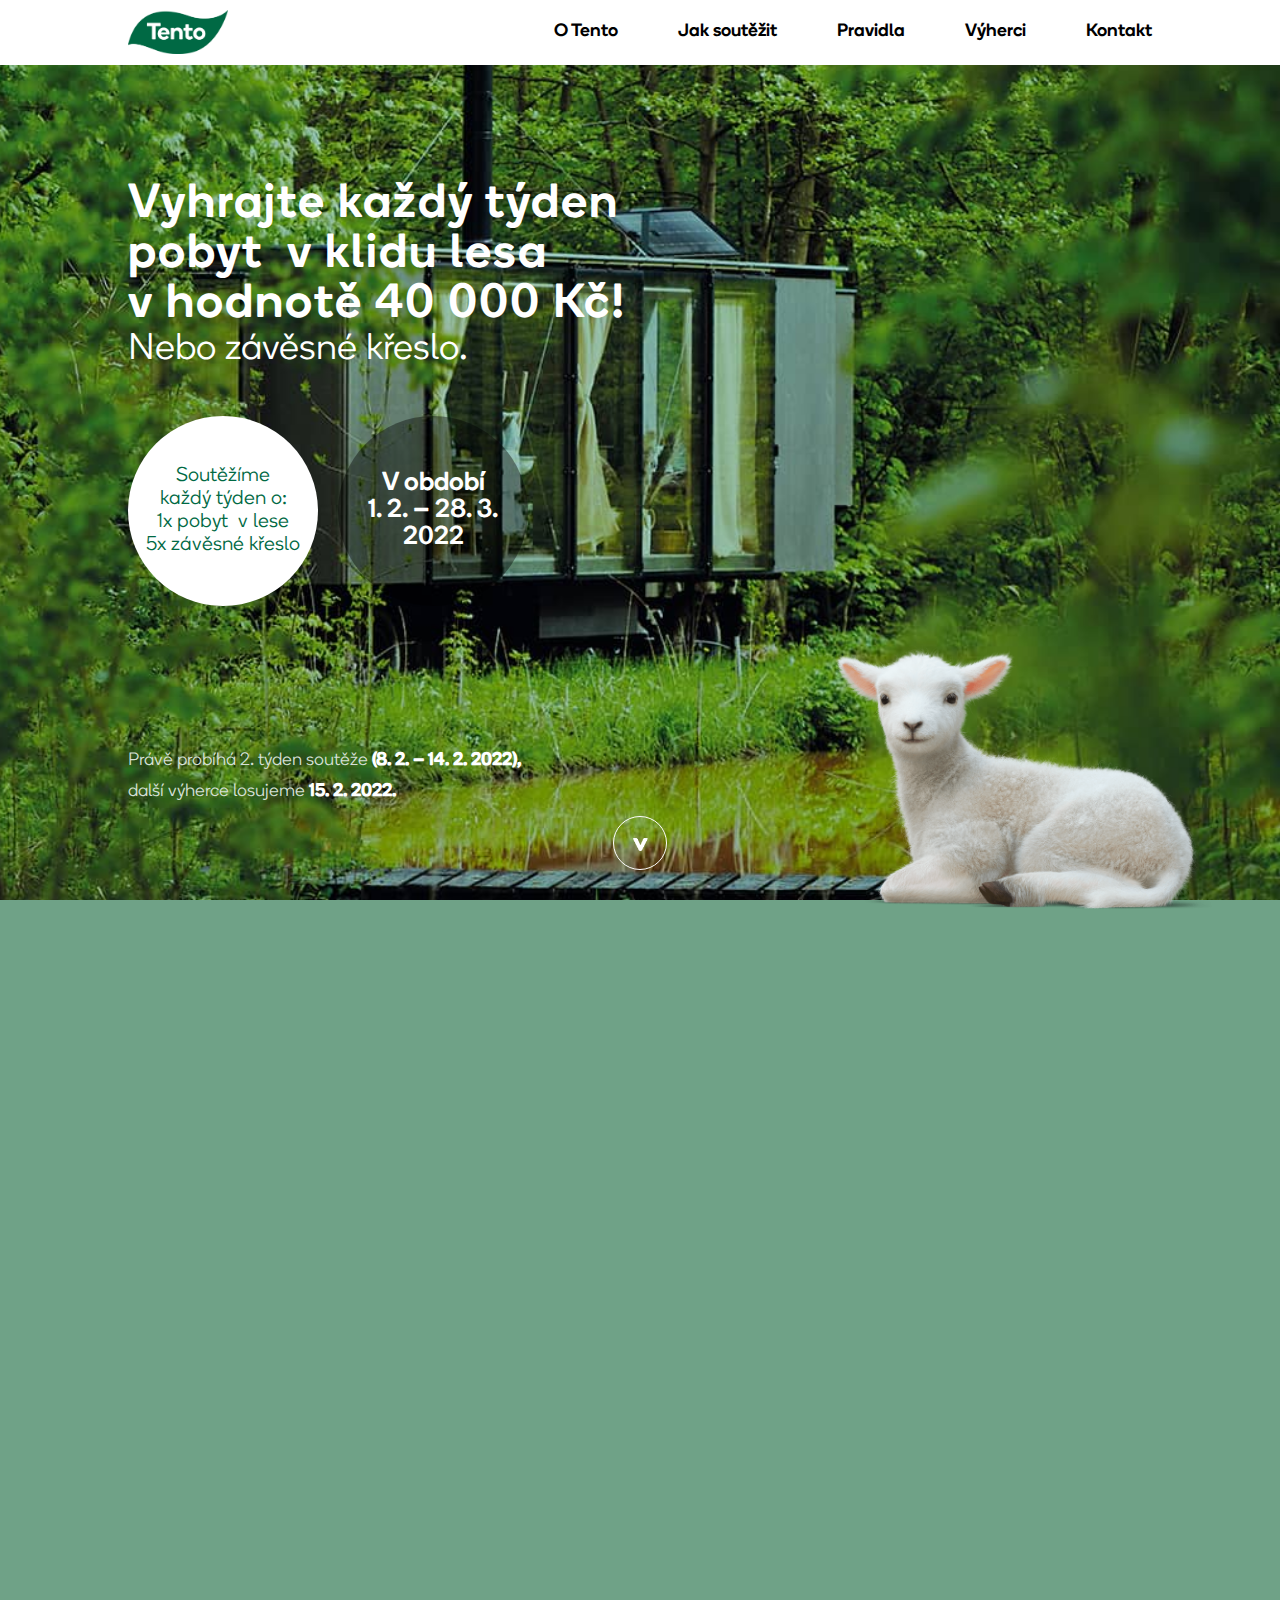
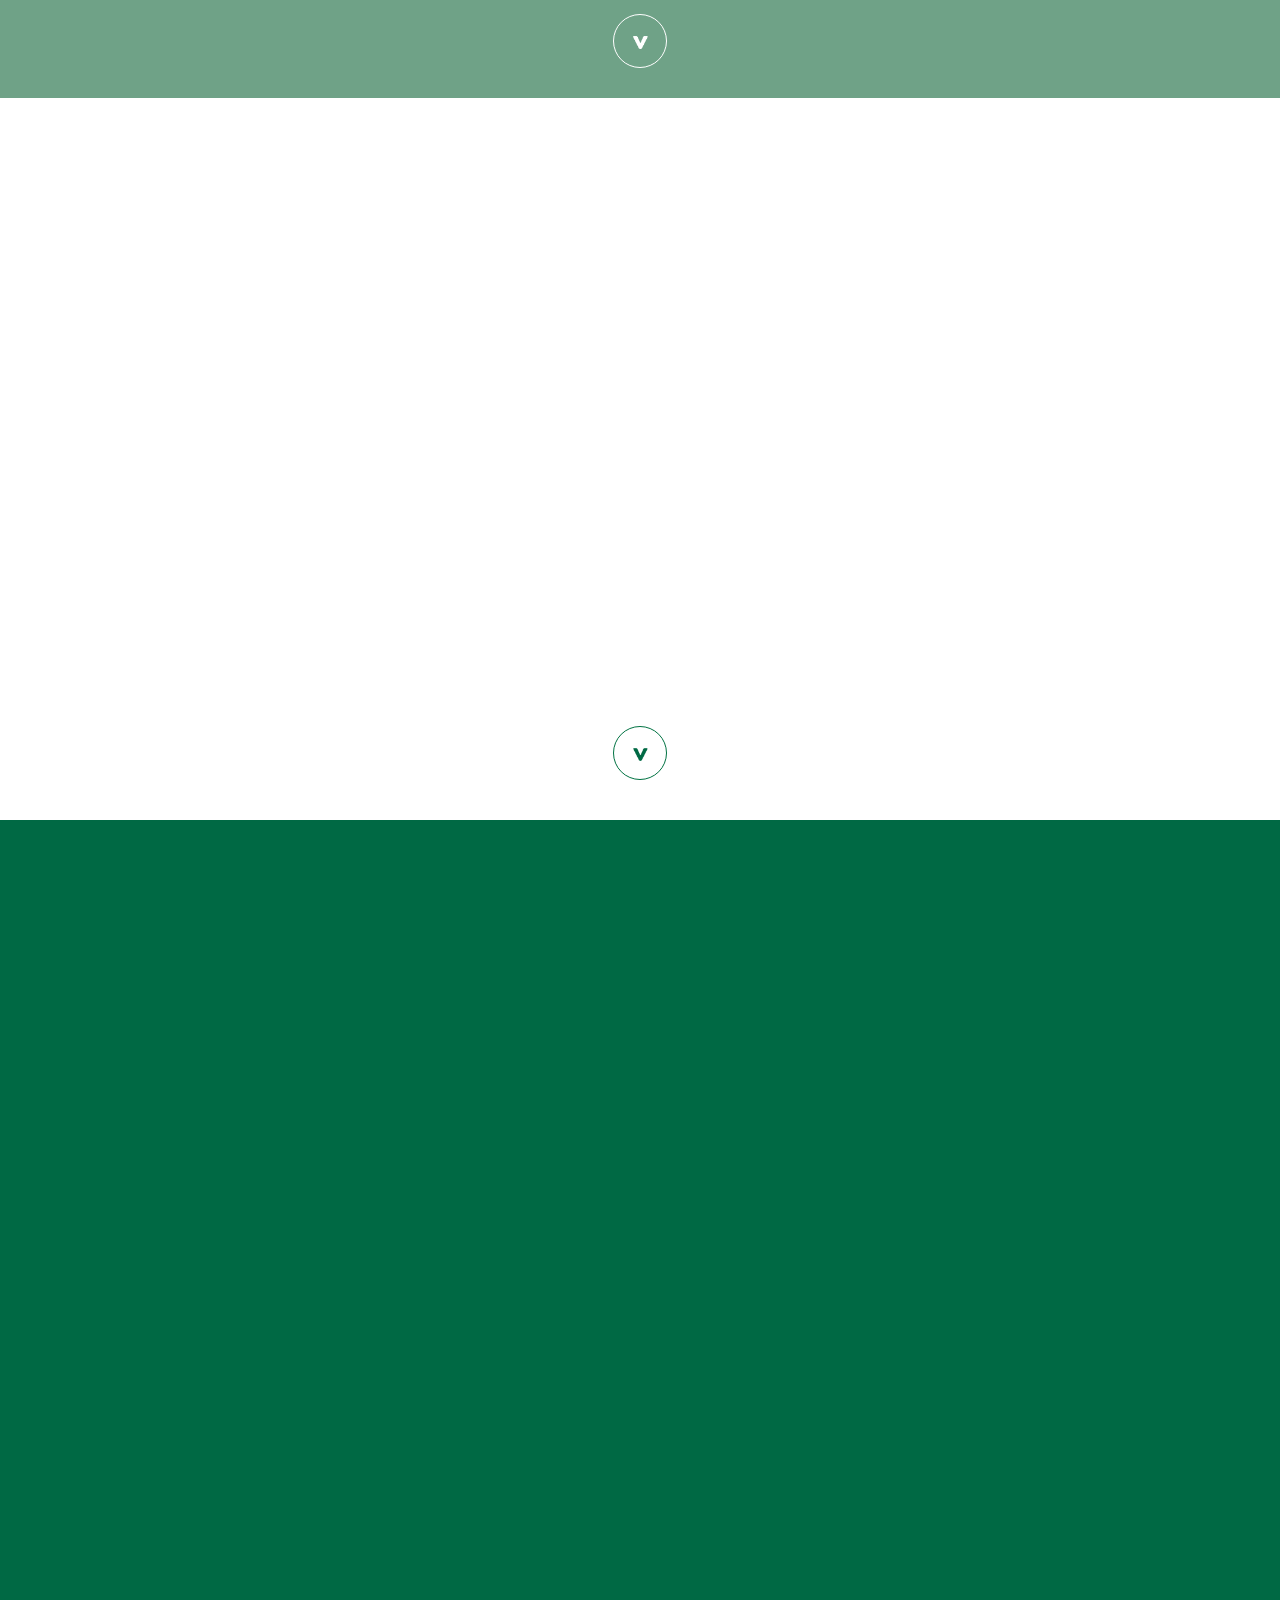
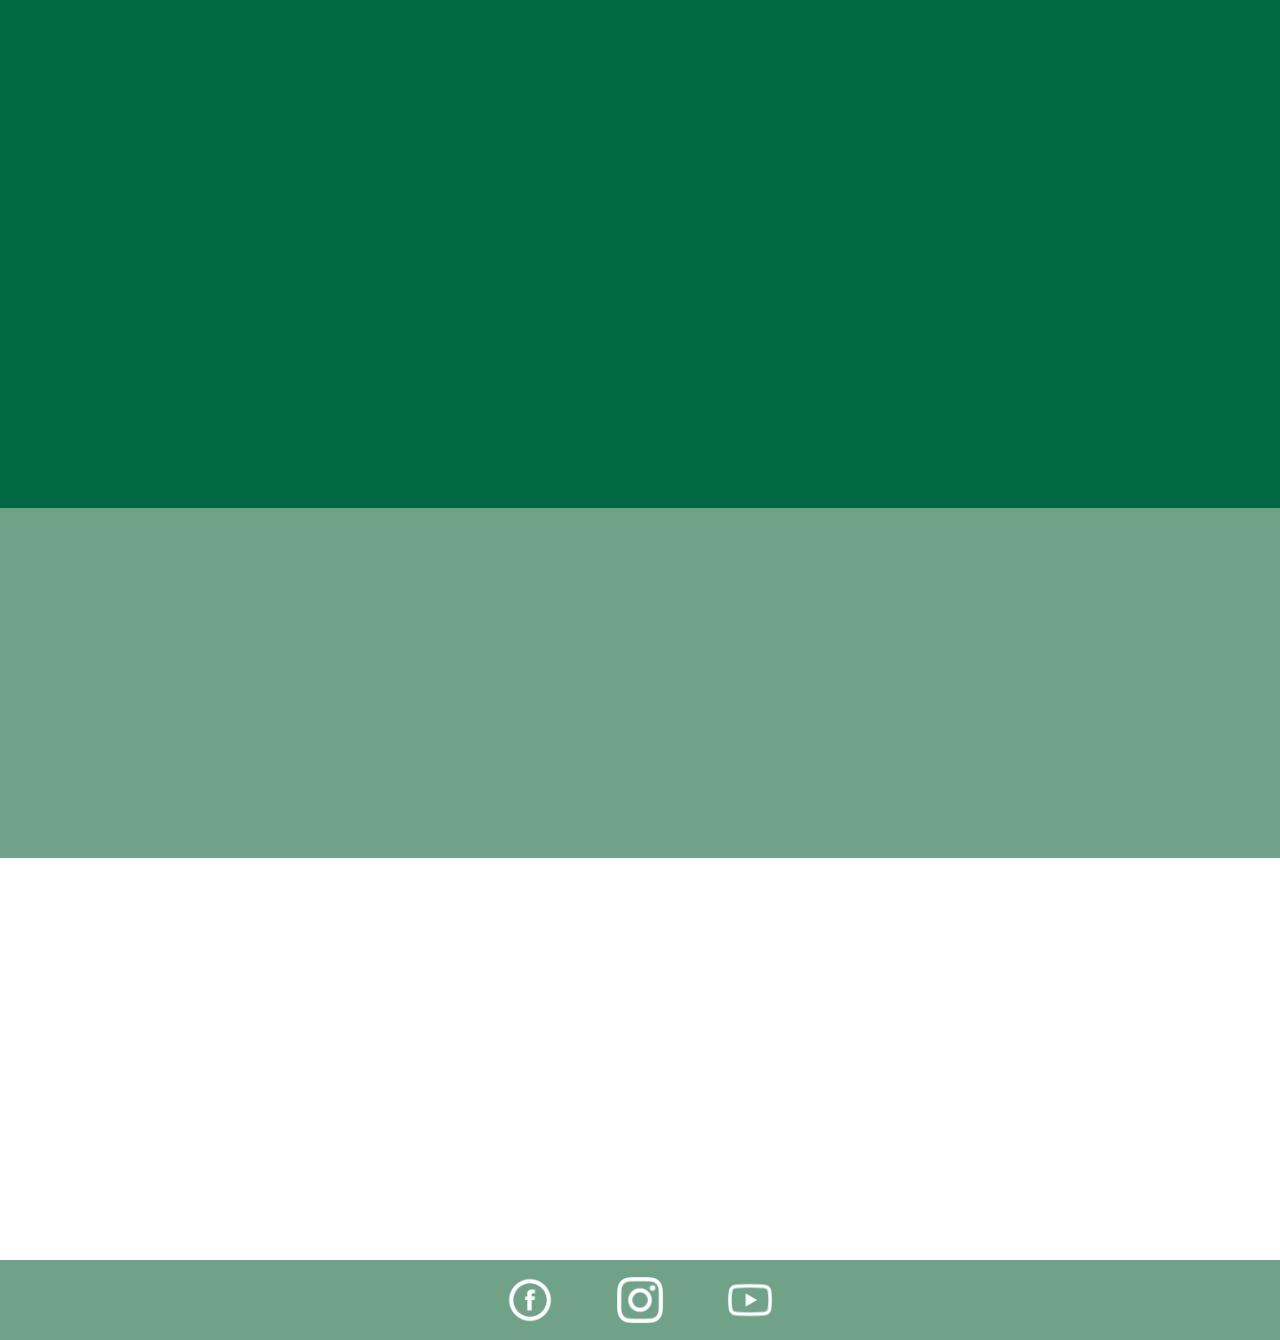
==== html/index.html @ ca36c376 "hamburger menu" ====
<!DOCTYPE html>
<html>

<html lang="cz">

<head>
    <meta charset="UTF-8">
    <meta name="viewport" content="width=device-width, initial-scale=1">
    <!-- Internal Stylesheet -->
    <link href="./assets/css/style.css" rel="stylesheet" type="text/css">
    <link href="./assets/css/font.css" rel="stylesheet" type="text/css">
    <link href="./assets/css/plugin.css" rel="stylesheet" type="text/css">

    <title>Tento - Lesní klid</title>
    <!-- External Stylesheet -->
    <link href="https://cdn.jsdelivr.net/npm/bootstrap@5.1.0/dist/css/bootstrap.min.css" rel="stylesheet"
        integrity="sha384-KyZXEAg3QhqLMpG8r+8fhAXLRk2vvoC2f3B09zVXn8CA5QIVfZOJ3BCsw2P0p/We" crossorigin="anonymous">
    <link rel="stylesheet" href="https://maxcdn.bootstrapcdn.com/bootstrap/3.4.1/css/bootstrap.min.css">


    <!-- External Script -->
    <script src="./assets/js/wow.min.js"></script>
    <script type="text/javascript" src="https://ajax.googleapis.com/ajax/libs/jquery/3.4.1/jquery.min.js"></script>
    <script src="https://maxcdn.bootstrapcdn.com/bootstrap/3.4.1/js/bootstrap.min.js"></script>
</head>

<body>
    <header class="header-contain">
        <div class="logo-img">
            <a href="index.html">
                <img src="./assets/images/Tento-Logo.png">
            </a>
        </div>

        <div class="header-content">
            <div class="hamburger">
                <span></span>
                <span></span>
                <span></span>
            </div>
        </div>

        <div class="mobile-menu mhide" id="mobile-menu">
            <ul class="list-items">
                <li class="list-item"><a href="#o-tento">O Tento</a></li>
                <li class="list-item"><a href="#jak-soutezit">Jak soutěžit</a></li>
                <li class="list-item"><a href="#pravidla">Pravidla</a></li>
                <li class="list-item"><a href="#vyherci">Výherci</a></li>
                <li class="list-item"><a href="#kontakt">Kontakt</a></li>
            </ul>
        </div>

        <div class="menu">
            <a href="#o-tento">O Tento</a>
            <a href="#jak-soutezit">Jak soutěžit </a>
            <a href="#pravidla">Pravidla</a>
            <a href="#vyherci">Výherci</a>
            <a href="#kontakt">Kontakt</a>
        </div>
    </header>
    <main class="index">
        <span class="anchor" id="o-tento"></span>
        <section class="banner-img">
            <h2 class="banner-text-sm  wow fadeInUp" data-wow-delay="0.3s">Vyhrajte každý týden <br> pobyt &nbsp;v klidu
                lesa <br>v hodnotě 40 000 Kč!</h2>
            <h4 class="banner-text-bi wow fadeInUp" data-wow-delay="0.6s">Nebo závěsné křeslo.</h4>
            <div class="banner-text-rd wow fadeInUp" data-wow-delay="0.9s">
                <div>Soutěžíme<br>každý týden o:<br> 1x pobyt &nbsp;v lese<br>5x závěsné křeslo</div>
                <div>V období<br>1. 2. – 28. 3.<br>2022</div>
            </div>
            <div class="banner-text-end wow fadeInUp" data-wow-delay="1.2s">Právě probíhá 2. týden soutěže <label>(8. 2.
                    – 14. 2. 2022),</label> <br>
                další výherce losujeme <label>15. 2. 2022.</label>
            </div>
            <div class="sheep">
                <img src="./assets/images/Lamb.png">
            </div>
            <div class="banner-img-next">
                <a href="#jak-soutezit">
                    <span class="ca3-scroll-down-link ca3-scroll-down-arrow" data-ca3_iconfont="ETmodules"
                        data-ca3_icon="" href="#jak-soutezit"></span>
                </a>
            </div>
        </section>
        <span class="anchor" id="jak-soutezit"></span>
        <section class="sec1" id="jak-soutezit-sec">
            <div class="sec1-title wow fadeInUp" data-wow-delay="0.3s">
                Jak soutěžit?
            </div>
            <div class="sec1-content wow fadeInUp" data-wow-delay="0.3s">
                <div>
                    <div class="compete-bule">
                        <div class="compete-title">
                            Kupte
                        </div>
                        <div class="compete-text">
                            jakýkoliv 3vrstvý
                        </div>
                        <div class="compete-text">
                            Tento toaletní papír
                        </div>
                        <div class="compete-sheep">
                            <img src="./assets/images/tento.png">
                        </div>
                        <img class="arrow-blue" src="./assets/images/Arrow_blue.png">
                    </div>
                    <div class="compete-pink">
                        <div class="compete-title">
                            Nahrajte
                        </div>
                        <div class="compete-text">
                            kód z účtenky níže v&nbsp;sekci
                        </div>
                        <div class="compete-text">
                            Vyplňte formulář
                        </div>
                        <div class="compete-bill">
                            <img src="./assets/images/Bill 2.png">
                        </div>
                        <img class="arrow-pink" src="./assets/images/Arrow_Pink.png">
                        <img class="arrow-down" src="./assets/images/Arrow-down.png">
                    </div>
                </div>
                <div class="sec1-right">
                    <div>
                        Vyhrajte
                    </div>
                    <div>
                        týdenní pobyt v&nbsp;udržitelném <br>ubytování v&nbsp;českém lese<br> nebo závěsné křeslo
                    </div>
                    <div>
                        <img src="./assets/images/sec1-right.png">
                    </div>
                    <div>
                        <img class="m-t-5m" src="./assets/images/Block 2_ How TO.png">
                    </div>
                    <div>
                        Více o ubytování
                        <a href="https://www.twofingers.cz/pomnenka.html" target="_blank">
                            <p>zde.</p>
                        </a>
                    </div>
                </div>
            </div>
            <div class="banner-img-next">
                <a href="#pravidla">
                    <span class="ca3-scroll-down-link ca3-scroll-down-arrow" data-ca3_iconfont="ETmodules"
                        data-ca3_icon="" href="#pravidla"></span>
                </a>
            </div>
        </section>
        <span class="anchor" id="pravidla"></span>
        <section class="sec2">
            <div class="sec2-title wow fadeInUp" data-wow-delay="0.3s">
                Vyplňte formulář
            </div>
            <div class="sec2-content wow fadeInUp" data-wow-delay="0.3s">
                <table class="data-in">
                    <tr>
                        <td>Jméno:</td>
                        <td>Příjmení:</td>
                    </tr>
                    <tr>
                        <td><input></td>
                        <td><input></td>
                    </tr>
                    <tr>
                        <td>E-mail:</td>
                        <td>Telefon: </td>
                    </tr>
                    <tr>
                        <td><input></td>
                        <td><input></td>
                    </tr>
                    <tr>
                        <td>PSČ:</td>
                        <td class="receipt-pc">Kód z účtenky:
                            <div class="notification">
                                Zadejte prosím <span class="f-m">poslední 4 znaky kódu BKP</span> na vaší účtence,<br>
                                či poslední 4 čísla elektronické faktury v případě online nákupů.<br>
                                Účtenku si schovejte, v případě výhry jí budete potřebovat.
                            </div>
                        </td>
                    </tr>
                    <tr>
                        <td><input></td>
                        <td><input></td>
                    </tr>
                    <tr>
                        <td><button class="submit">Odeslat</button> </td>
                        <td>
                            <div><input type="checkbox" name="check1" id="check1" class="question-check">
                                <label for="check1">Souhlasím s&nbsp;<a href="">pravidly soutěže.</a></label>
                            </div>
                        </td>
                    </tr>
                </table>

                <table class="mobile-in">
                    <tr>
                        <td>Jméno:</td>
                    </tr>
                    <tr>
                        <td><input></td>
                    </tr>
                    <tr>
                        <td>Příjmení:</td>
                    </tr>
                    <tr>
                        <td><input></td>
                    </tr>
                    <tr>
                        <td>E-mail:</td>
                    </tr>
                    <tr>
                        <td><input></td>
                    </tr>
                    <tr>
                        <td>Telefon: </td>
                    </tr>
                    <tr>
                        <td><input></td>
                    </tr>
                    <tr>
                        <td>PSČ</td>
                    </tr>
                    <tr>
                        <td><input></td>
                    </tr>
                    <tr>
                        <td class="receipt">Kód z účtenky:
                            <div class="notification">
                                Zadejte prosím <span class="f-m">poslední 4 znaky kódu BKP</span> na vaší účtence.<br>
                                Účtenku si schovejte, v případě výhry jí budete potřebovat.
                            </div>
                        </td>
                    </tr>
                    <tr>
                        <td><input></td>
                    </tr>
                    <tr>
                        <td><button class="mobile-submit">Odeslat</button> </td>
                    </tr>
                    <tr>
                        <td>
                            <div>
                                <input type="checkbox" name="check2" id="check2" class="question-check"><label
                                    for="check2">Souhlasím se <a href="">zpracováním osobních údajů.</a></label>
                            </div>
                        </td>
                    </tr>
                    <tr>
                        <td>
                            <div>
                                <input type="checkbox" name="check3" id="check3" class="question-check"><label
                                    for="check3">Souhlasím s <a href="">pravidly soutěže.</a></label>
                            </div>
                        </td>
                    </tr>
                </table>
            </div>
            <div class="sec2-next">
                <a href="#o-znacce">
                    <span class="ca3-scroll-down-link ca3-scroll-down-arrowB" data-ca3_iconfont="ETmodules"
                        data-ca3_icon=""></span>
                </a>
            </div>
        </section>
        <span class="anchor" id="o-znacce"></span>
        <section class="sec3">
            <div class="sec1-title wow fadeInUp" data-wow-delay="0.3s">
                O značce Tento
            </div>
            <div class="sec3-title-content wow fadeInUp" data-wow-delay="0.3s">
                <div>Vítěz Volby spotřebitelů</div>
                <img src="./assets/images/VS 21 logo CZ outline_kruh 1.png">
            </div>
            <div class="move wow fadeInUp" data-wow-delay="0.3s">
                <iframe class="fream" src="https://www.youtube.com/embed/xkf3Xj75FfQ" frameborder="0" allowfullscreen
                    ng-show="showvideo">
                </iframe>
            </div>
            <div class="brand wow fadeInUp" data-wow-delay="0.3s">
                <div>
                    <img src="./assets/images/image 1.png">
                    <div class="brand-title">O lesy se staráme.</div>
                    <div class="brand-content">Je pro nás důležité, aby <br> naše dřevo pocházelo<br>z&nbsp;udržitelně
                        spravovaných <br>
                        lesů, které rostou více, než <br> jsou využívány, a v&nbsp;nichž<br>je udržována biodiverzita.
                        <br> Se surovinami zacházíme<br>šetrně.
                    </div>
                </div>
                <div>
                    <img src="./assets/images/image 2.png">
                    <div class="brand-title">Udržitelnost<br>
                        v každé fázi výroby.</div>
                    <div class="brand-content">Udržitelnost zohledňujeme <br>
                        při každém kroku naší výroby. <br> Proto také optimalizujeme <br>
                        využívání vody a energie,<br>aby bylo co nejefektivnější.</div>
                </div>
                <div>
                    <img src="./assets/images/image 3.png">
                    <div class="brand-title">Na obalech záleží.</div>
                    <div class="brand-content">Dbáme na to, aby také naše
                        <br>obaly byly udržitelné. <br>Za poslední dva roky jsme
                        <br>o 17 % snížili podíl plastů <br> v obalech,
                        ve kterých jsou baleny <br>výrobky
                        naší značky. Naše obaly<br>jsou 100 % recyklovatelné.
                    </div>
                </div>
                <div>
                    <img src="./assets/images/image 4.png">
                    <div class="brand-title">Vyráběné blízko vás.</div>
                    <div class="brand-content">Všechny produkty vyrábíme<br>
                        v rozumné vzdálenosti od zdrojů <br>
                        surovin a od našich odběratelů.<br>
                        Menší vzdálenost znamená <br>
                        menší potřebu přepravy zboží<br>
                        a tím pádem i snížení emisí CO2.</div>
                </div>
            </div>
        </section>
        <span class="anchor" id="vyherci"></span>
        <section class="sec5">
            <div class="sec1-title wow fadeInUp" data-wow-delay="0.3s">
                Výherci
            </div>
            <div class="sec5-content wow fadeInUp" data-wow-delay="0.3s">
                <a class="sec5-content" data-toggle="collapse" data-target="#vyherci-display">Seznam výherců z 1. týdne
                    soutěže<br class="sp-br" /> (1. 2. – 7. 2. 2022)</a>
            </div>

            <div id="vyherci-display" class="collapse">
                <div class="sec5-content">
                    <div class="sec5-content2"><b>Týdenní pobyt v klidu lesa</b><br></div>
                    <br>
                    Karel z Prahy<br>
                    <br>
                    <div class="sec5-content2"><b>Závěsné křeslo</b><br></div>
                    <br>
                    Linda z Brna <br>
                    Karolína z Ústí nad Labem<br>
                    Václav z Kroměříže<br>
                    Sebastián z Karlových Varů<br>
                    Viktorie ze Šumperka
                    <br>
                    <div class="sec5-content2"><b>Gratulujeme!</b><br></div>
                </div>
            </div>
            </div>
            <div class="banner-img-next wow fadeInUp" data-wow-delay="0.3s">
                <a href="#kontakt">
                    <span class="ca3-scroll-down-link ca3-scroll-down-arrow" data-ca3_iconfont="ETmodules"
                        data-ca3_icon=""></span>
                </a>
            </div>
        </section>
        <span class="anchor" id="kontakt"></span>
        <section class="sec4 wow fadeInUp" id="kontakt" data-wow-delay="0.3s">
            <div class="sec2-title">
                Kontakt
            </div>
            <div>
                V případě jakýchkoliv dotazů či nejasností nás neváhejte kontaktovat.
            </div>
            <div>
                <a href="mailto:info@tentolesniklid.cz">info@tentolesniklid.cz</a>
            </div>
            <div>
                Informace o zpracování osobních údajů a využití cookies naleznete
                <label>zde.</label>
            </div>
        </section>

        <footer>
            <div class="footer">
                <a href="https://www.facebook.com/TentoCeskaRepublika" target="_blank"><img
                        src="./assets/images/jam_facebook-circle.png"></a>
                <a href="https://www.instagram.com/tento_czsk/" target="_blank"><img
                        src="./assets/images/akar-icons_instagram-fill.png"></a>
                <a href="https://www.youtube.com/channel/UCMPtEmJTu3FvJp-ftoQ12DQ" target="_blank"><img
                        src="./assets/images/ant-design_youtube-outlined.png"></a>
            </div>
        </footer>

        <script>
            new WOW().init();
            let flag;
            $(document).ready(function () {
                $('.hamburger').on('click', function (e) {
                    e.stopPropagation();
                    $(".mobile-menu").toggleClass("mhide").toggleClass("mshow");
                });
                $('.mobile-menu').on('click', function () {
                    $(".mobile-menu").toggleClass("mhide").toggleClass("mshow");
                });
            });

            $(document).on('click', '.receipt', function (e) {
                e.stopPropagation();
                $(this).addClass('active');
            });
            $(document).on('click', 'body', function (e) {
                $('.receipt').removeClass('active');
                $(".mobile-menu").addClass("mhide").removeClass("mshow");
            });
        </script>
    </main>
</body>
</html>
---- html/assets/css/style.css ----
body {
    max-width: 1920px;
    margin: auto !important;
}

.header-contain {
    position: fixed;
    top: 0;
    z-index: 999;
    background: white;
    width: 100%;
    margin: 0;
    padding: 10px 15%;
    display: flex;
}
.sheep{
    position: absolute;
    right: 5%;
    bottom:-10px;
    width: 30%;
    height: auto;
}
.sheep img{
    width: 100%;
    height: auto;
}

.menu a:hover{
    color: #006944;
}
header {
    display: flex;
    justify-content: space-between;
    padding: 20px 0;
}

.logo-img{
    width: 100px;
    height: 45px;
}

.logo-img img{
    width: 100%;
}

.menu {
    display: flex;
    align-items: center;
    font-size: 18px;
}

.menu a {
    margin-left: 60px;
    color: black;
    text-decoration: none;
    font-size: 18px;
    font-family: 'Boing-Medium', sans-serif;
}

.arrow-pink{
    position: absolute;
    right: -31px;
    bottom: 0px;
}

.arrow-down{
    display: none;
}
.sec1-content div:first-child {
    position: relative;
}
.index {
    max-width: 1920px;
    margin: auto;
    margin-top: 65px;
}

.banner-img {
    width: 100%;
    position: relative;
    height: auto;
    background-image: url(../images/header-img.jpg);
    height: calc(100vh - 65px);
    background-attachment: fixed;
    background-repeat: no-repeat;
    background-size: cover;
    background-position: bottom right;
    z-index: 1;
}

.compete-bule{
    position: relative;
    width: 400px;
    height: 277px;
    background-color: #86a3c8;
    text-align: center;
    z-index: 1;
}

.compete-pink{
    width: 400px;
    height: 277px;
    background-color: #daaba2;
    text-align: center;
    position: relative;
}
.compete-bill{
    margin-top: 10px;
}
.compete-bill img{
    width: 95px;
}
.compete-text{
    font-family: 'Boing-Light',sans-serif;
    font-size: 22px;
    color: white;
    line-height: 26px;
}
.compete-title{
    font-size: 41px;
    font-family: 'Boing-Medium' , sans-serif;
    color: white;
    padding-top: 20px;
}
.compete-sheep{
    width: 100%;
}
.compete-sheep img{
    margin-top: 10px;
    width: 220px;
}
.arrow-blue{
    position: absolute;
    right: 0;
    bottom: -25px;
}
.banner-text-sm {
    font-family: 'Boing-Medium', sans-serif;
    font-size: 48px;
    position: absolute;
    top: calc(20vh - 65px);
    color: white;
    margin: 0;
    left: 15%;
    line-height: 50px;
    letter-spacing: 2px;
}

.banner-text-bi {
    font-family: 'Boing-Light', sans-serif;
    font-size: 37px;
    position: absolute;
    top: calc(20vh - 65px + 150px);
    color: white;
    margin: 0;
    left: 15%;
    font-weight: normal;
}

.banner-text-rd {
    display: flex;
    width: 400px;
    justify-content: space-between;
    position: absolute;
    top: 42vh;
    left: 15%;
}

.banner-text-rd div:first-child {
    display: flex;
    width: 190px;
    height: 190px;
    border-radius: 50%;
    background-color: white;
    font-size: 20px;
    font-family: 'Boing-Light', sans-serif;
    color: #006944;
    text-align: center;
    justify-content: center;
    align-items: center;
    line-height: 23px;
}

.banner-text-rd div:last-child {
    width: 190px;
    height: 190px;
    display: flex;
    font-size: 26px;
    font-family: 'Boing-Medium', sans-serif;
    color: white;
    text-align: center;
    align-items: center;
    background-color: rgba(0, 0, 0, 0.4);
    border-radius: 50%;
    justify-content: center;
    font-weight: normal;
    line-height: initial;
}

.banner-text-end {
    font-family: 'Boing-Light', sans-serif;
    position: absolute;
    top: 76vh;
    left: 15%;
    font-size: 18px;
    color: #d7e0d8;
}

.banner-text-end label {
    font-family: 'Boing-Medium', sans-serif;
    color: white;
}

.banner-img-next {
    position: absolute;
    bottom: 30px;
    width: 100%;
    display: flex;
    justify-content: center;
}
.banner-img-next a{
    width: 54px;
    height: 54px;
    border: 1px solid white;
    border-radius: 50%;
    position: relative;
}

html body [data-ca3_iconfont="ETmodules"]::before {
    font-family: "ETmodules";
}
[data-ca3_icon]::before {
    font-weight: normal;
    content: attr(data-ca3_icon);
}

.ca3-scroll-down-arrow {
	background-image: url(../images/bg_white.png);
	background-size: contain;
	background-repeat: no-repeat;
}

.ca3-scroll-down-arrowB{
    background-image: url(../images/bg_green.png);
	background-size: contain;
	background-repeat: no-repeat;
}
.ca3-scroll-down-link {
  cursor:pointer;
	height: 15px;
	width: 15px;
	margin: 0px 0 0 -40px;
	line-height: 60px;
	position: absolute;
	left: 59px;
	bottom: 16px;
	color: #FFF;
	text-align: center;
	font-size: 70px;
	z-index: 100;
	text-decoration: none;
	text-shadow: 0px 0px 3px rgba(0, 0, 0, 0.4);
}

.banner-img-next a:hover .ca3-scroll-down-link {
    -webkit-animation: ca3_fade_move_down 2s ease-in-out infinite;
	-moz-animation:    ca3_fade_move_down 2s ease-in-out infinite;
	animation:         ca3_fade_move_down 2s ease-in-out infinite;
}
.sec2-next a:hover .ca3-scroll-down-link{
    -webkit-animation: ca3_fade_move_down 2s ease-in-out infinite;
	-moz-animation:    ca3_fade_move_down 2s ease-in-out infinite;
	animation:         ca3_fade_move_down 2s ease-in-out infinite;
}

/*animated scroll arrow animation*/
@-webkit-keyframes ca3_fade_move_down {
  0%   { -webkit-transform:translate(0,-20px); opacity: 0;  }
  50%  { opacity: 1;  }
  100% { -webkit-transform:translate(0,10px); opacity: 0; }
}
@-moz-keyframes ca3_fade_move_down {
  0%   { -moz-transform:translate(0,-20px); opacity: 0;  }
  50%  { opacity: 1;  }
  100% { -moz-transform:translate(0,10px); opacity: 0; }
}
@keyframes ca3_fade_move_down {
  0%   { transform:translate(0,-20px); opacity: 0;  }
  50%  { opacity: 1;  }
  100% { transform:translate(0,10px); opacity: 0; }
}

.sec1 {
    background-color: #6fa287;
    position: relative;
    padding-top: 25px;
}
.anchor {
    display: block;
    height: 63px;
    margin-top: -63px;
    visibility: hidden;
}
.sec1-title {
    font-family: 'Boing-Medium', sans-serif;
    font-size: 48px;
    color: white;
    display: flex;
    justify-content: center;
    padding-top: 50px;
}

.sec1-content {
    display: flex;
    padding: 50px 15%;
    justify-content: space-between;
}

.sec1-right {
    text-align: center;
}

.sec1-right div:first-child {
    margin-top: 10px;
    font-family: 'Boing-Medium', sans-serif;
    font-size: 41px;
    color: white;
}

.sec1-right div:nth-child(2) {
    font-family: 'Boing-Light', sans-serif;
    font-size: 22px;
    color: white;
    margin-top: 30px;
    font-weight: normal;
}

.sec1-right div:nth-child(3) {
    margin-top: 30px;
}

.sec1-right div:nth-child(4) {
    margin-top: -5px;
}

.sec1-right div:nth-child(5) {
    margin-top: 10px;
    color: #ffff;
    font-family: 'Boing-Light', sans-serif;
    float: left;
    font-size: 22px;
    margin-left: 55px;
}

.sec1-right div:nth-child(5) p {
    margin: 0;
    text-decoration: underline;
}

.sec1-right div:nth-child(5) a {
    color: white;
    text-decoration: none;
    line-height: 15px;
}

.sec1-right p{
    z-index: 1;
    position: relative;
}
.sec1-right p:hover{
    color: #006944;
}

.sec1-next {
    text-align: center;
    margin-top: -80px;
    padding-bottom: 20px;
}

.sec2 {
    padding: 20px 15%;
    position: relative;
}

.sec2-title {
    font-family: 'Boing-Medium', sans-serif;
    font-size: 48px;
    color: #006944;
    text-align: center;
    padding-top: 50px;
}

.sec2-content {
    margin-top: 70px;
    border: 1px solid #006944;
    padding: 30px 70px 10px 100px;
}

.sec2 a{
    color: #006944;
}

.sec2 a:hover{
    color: #6fa287;
}

.data-in {
    width: 100%;
    font-size: 14px;
    font-family: 'Boing-Medium';
    color: #006944;
}

.data-in td {
    padding: 5px 30px 5px 0px;
    width: 500px;
}

.data-in input {
    width: 100%;
    height: 40px;
    border: 2px solid #e4e4e4;
    box-sizing: unset;
}

.submit {
    padding: 20px 50px;
    background-color: transparent;
    color: #006944;
    font-family: 'Boing-Medium', sans-serif;
    font-size: 16px;
    border: 1px solid #006944;
    border-radius: 5px;
}

.submit:focus {
    background-color: #d4e0da;
}

.question-check {
    width: 15px !important;
    height: 15px !important;
    margin: 0 !important;
}

.sec2-next {
    padding-top: 45px;
    padding-bottom: 20px;
    display: flex;
    justify-content: center;

}
.sec2-next a{
    width: 54px;
    height: 54px;
    border: 1px solid #007242;
    border-radius: 50%;
    position: relative;
}
.sec3 {
    background-color: #006944;
    padding-top: 25px;
}

.sec5{
    background-color: #6fa287;
    padding: 25px 0;
    position: relative;
    padding-bottom: 130px;
}

.sec5-content a:hover{
    text-decoration: underline;
    color: #006944;
    cursor: pointer;
}

.sec5-content a{
    display: flex;
    justify-content: center;
    margin-bottom: 0px;
    color: white;
    font-family: 'Boing-Light' ,sans-serif;
    font-size: 19px;
    padding-bottom: 5px;
    text-align: center;
    text-decoration: none;
}

.sec5-content {
    padding: 20px 0 0 0;
    width: fit-content;
    margin: auto;
    color: white;
    font-family: 'Boing-Light' ,sans-serif;
    font-size: 19px;
    padding-bottom: 5px;
    text-align: center;
    text-decoration: none;
}

.sec5-content2 {
    padding: 20px 0 0 0;
    width: fit-content;
    margin: auto;
    color: white;
    font-family: 'Boing-Light' ,sans-serif;
    font-size: 22px;
    padding-bottom: 5px;
    text-align: center;
    text-decoration: none;
}
.sec3-title-content {
    display: flex;
    justify-content: center;
    font-family: 'Boing-Light', sans-serif;
    font-size: 16px;
    align-items: center;
    color: #d4e0da;
    margin-top: 15px;
}

.sec3-title-content img{
    width: 59px;
    height: 59px;
}

.sec3-title-content div {
    padding-right: 10px;
}

.move {
    margin-top: 30px;
    display: flex;
    justify-content: center;
}

.fream{
    width: 950px;
    height: 400px;
}

.brand {
    display: flex;
    padding: 80px 15%;
    justify-content: space-between;
}

.brand-title {
    font-family: 'Boing-Medium', sans-serif;
    font-size: 20px;
    margin-top: 30px;
    color: white;
    text-align: left !important;
    line-height: 25px;
    text-transform: uppercase;
}

.brand div {
    text-align: center;
}

.brand-content {
    text-align: left !important;
    margin-top: 35px;
    font-family: 'Boing-Light', sans-serif;
    font-size: 18px;
    color: #a3beb2;
    line-height: 30px;
}

.sec4 {
    padding: 10px 0 50px 0px;
    text-align: center;
}

.sec4 div:nth-child(2) {
    font-family: 'Boing-Light', sans-serif;
    font-size: 23px;
    color: #006944;
    margin-top: 35px;
}

.sec4 div:nth-child(3) {
    font-family: 'Boing-Medium';
    font-size: 33px;
    color: #006944;
    margin-top: 35px;
    display: flex;
    justify-content: center;
}

.sec4 a{
    color: #006944;
    text-decoration: none;
}
.sec4 a:hover{
    color: #006944;
}

.flex div:last-child {
    margin-left: 50px;
    margin-top: 0px;
    font-family: 'Boing-Medium', sans-serif;
    font-size: 20px;
}

.sec4 div:nth-child(4) {
    font-family: 'Boing-Light', sans-serif;
    font-size: 23px;
    color: #006944;
    margin-top: 35px;
}

.sec4 div:nth-child(4) label {
    font-family: 'Boing-Light', sans-serif;
    font-size: 23px;
    color: #006944;
    text-decoration: underline;
}

footer {
    height: 80px;
    background-color: #6fa287;
    text-align: center;
}

.footer {
    display: flex;
    align-items: center;
    justify-content: center;
    height: 100%;
}

.footer img {
    margin: 0px 30px;
    width: 50px;
}
.mobile-in{
    display: none;
}


tr td:nth-child(1){
    width: 50% !important;
}

.header-content{
    display: none;
    padding-right: 5% !important;
}

.hamburger {
    display: none;
    width: 50px;
    line-height: 0;
    cursor: pointer;
    padding: 0px 8px 10px 10px;
}
.hamburger span {
    display: inline-block;
    width: 100%;
    height: 4px;
    background-color: #007242;
    margin: 3px 0;
}

.mobile-menu {
    position: absolute;
    width: 100%;
    background: #fff;
    z-index: 1000;
    opacity: 0.93;
    display: flex !important;
    top: 65px;
    left: 0px;
}
.mobile-menu .list-items {
    flex-direction: column;
    transition: all 0.9s ease;
    display: flex;
    padding: 0 30px;
    list-style: none;
    overflow: hidden;
    margin: 0;
}
.mobile-menu .list-items li:first-child{
    padding-top: 24px;
}
.mobile-menu.mhide .list-items {
    height: 0;
}
.mobile-menu.mshow .list-items {
    height: 250px;
    background-color: white;
    opacity: 0.7;
}
.mobile-menu .list-items .list-item {
    padding: 10px 15px;
    text-transform: uppercase;
}
.mobile-menu .list-items .list-item a {
    color: #006944;
    text-decoration: none;
    font-family: 'Boing-Medium' ,sans-serif;
    font-size: 18px;
}

.brand img{
    width: 150px;
}

.receipt{
    position: relative;
}
.f-m{
    font-family: "Boing-Medium",sans-serif;
}
.notification{
    position: absolute;
    background-color: white;
    z-index: 998;
    border: 1px solid #006944;
    padding: 5px 10px;
    font-size: 14px;
    font-family: "Boing-Light" , sans-serif;
    color: black;
    display: none;
}
.receipt-pc:hover{
    cursor: pointer;
}
.receipt.active .notification {
    display: block;
}
.receipt-pc::after,
.receipt::after{
    content: "";
    position: absolute;
    background: url("../images/otaznik.png");
    width: 12px;
    height: 12px;
    left: 98px;
    top: 8px;
    background-size: contain;
    cursor:pointer
}
.receipt-pc:hover .notification {
    display: block;
}
.receipt,
.receipt-pc{
    position: relative;
}

.cz-sk{
    width: 100%;
    margin: 0 !important;
}
.page-cz{
    width: 100%;
    position: relative;
    height: auto;
    background-image: url(../images/Rectangle-1.jpg);
    height: 100vh;
    background-repeat: no-repeat;
    background-size: cover;
    background-position: center;
    display: flex;
    justify-content: center;
    align-items: center;
}
.page-sk{
    width: 100%;
    position: relative;
    height: auto;
    background-image: url(../images/Rectangle-2.jpg);
    height: 100vh;
    background-repeat: no-repeat;
    background-size: cover;
    background-position: center;
    display: flex;
    justify-content: center;
    align-items: center;
}

.page-cz::after{
    content: '';
    width: 5px;
    height: 100vh;
    position: absolute;
    right: 0;
    background-color: white;
}
.page-sk::before{
    content: '';
    width: 5px;
    height: 100vh;
    position: absolute;
    left: 0;
    background-color: white;
}

.cz-title{
    font-family: 'Boing-Medium', sans-serif;
    font-size: 48px;
    color: white;
    margin-bottom: 25px;
}
.flag{
    display: flex;
    justify-content: center;
    margin-bottom: 25px;
}
.flag img{
    width: 50px;
    height: 37px;
}
.cz-content{
    text-align: center;
}
.cz-contact a{
    font-family: 'Boing-Light', sans-serif;
    font-size: 25px;
    color: white;
}
.cz-contact a:hover{
    text-decoration: none;
    color: #006944;
}
.cz-m{
    margin-top: 2px;
}
table label {
    padding-left: 10px;
    margin: 0px;
    margin-top: 4px;
}
table label:hover {
    cursor: pointer;
}
table div{
    display: flex;
    align-items: center;
}

@media only screen 
  and (min-width: 1024px) 
  and (max-height: 1366px) 
  and (orientation: portrait)
  and (-webkit-min-device-pixel-ratio: 1.5) {
    .sheep{
        width: 52% !important;
        right: 0.5%
    }
    .banner-text-sm{
        top: calc(18% - 65px) !important;
        font-size: 70px;
        line-height: 73px;
    }
    .banner-text-bi{
        top: calc(18% - 65px + 219px) !important;
        font-size: 64px;
    }
    .banner-text-rd{
        width: 560px;
        top: 40% !important;
    }
    .banner-text-rd div:first-child{
        width: 260px;
        height: 260px;
        font-size: 25px;
        line-height: 28px;
    }
    .banner-text-rd div:last-child{
        width: 260px;
        height: 260px;
        font-size: 30px;
    }
    .banner-text-end{
        font-size: 25px !important;
        top: 65%;
    }
}

@media only screen 
  and (min-width: 768px) 
  and (max-height: 1024px) 
  and (orientation: portrait){
    .banner-text-sm{
        font-size: 47px !important;
        line-height: 48px !important;
    }
    .banner-text-bi{
        top: calc(20% - 65px + 145px) !important;
        font-size: 39px !important;
    }
    .banner-text-rd{
        width: 400px !important;
    }
    .banner-text-rd div:first-child{
        width: 190px !important;
        height: 190px !important;
        line-height: 23px;
    }
    .banner-text-rd div:last-child{
        width: 190px !important;
        height: 190px !important;
    }
    .banner-text-end{
        font-size: 18px !important;
    }
  }

@media only screen and (max-width: 1440px) {
    
    .header-contain{
        padding: 10px 10%;
    }
    .banner-text-rd{
        top: 42%;
    }
    .banner-text-sm{
        left: 10%;
        top: calc(20% -65px);
    }
    .banner-text-rd{
        left: 10%;
    }
    .banner-text-bi{
        left: 10%;
    }
    .banner-text-end{
        left: 10%;
    }
    .sec1-content{
        padding:50px 10%;
    }
    .sec2{
        padding: 20px 10%;
    }
    .brand{
        padding: 80px 10%;
    }
    .sec1-right div:nth-child(5){
        font-size: 18px;
        margin-left: 30px;
    }
    .sec1-right div:nth-child(4) img{
        width: 360px;
    }
}

@media only screen and (max-width: 1199px) {
    .banner-text-rd{
        top: 48%;
    }
    .banner-text-end{
        font-size: 17px;
    }
    .sheep{
        width: 38%;
    }
    .header-contain{
        padding: 10px 10% 10px 10px;
    }
    .sec2-next{
        padding-bottom: 0px;
    }
    .arrow-pink{
        width: 50px;
        right: -25px;
    }
    .fream{
        width: 94%;
        height: 350px;
    }
    .move a{
        width: 80%;
    }
    .move img{
        width: 100%;
    }
    .sec1-title{
        font-size: 40px;
    }
    .sec1-right div:first-child {
        font-size: 30px;
    }
    .sec1-right div:nth-child(2){
        font-size: 16px;
        margin-top: 15px;
    }
    .sec1-right div:nth-child(3) img{
        width: 50px;
    }
    .sec1-right div:nth-child(4) img{
        width: 300px;
    }

    .sec2-title{
        font-size: 40px;
    }
    .sec2-content {
        border: 1px solid #006944;
        padding-right: 40px;
        padding-left: 70px;
    }
    .brand{
        display: block;
        padding: 70px 10%;
    }
    .brand-title , .brand-content{
        text-align: center !important;
    }
    .brand-content{
        letter-spacing: 5px;
    }
    .brand div{
        margin-top: 30px;
    }
    .footer img{
        width: 35px;
    }
    .compete-bule{
        width: 320px;
        height: 220px;
    }
    .compete-title{
        font-size: 30px;
    }
    .compete-text{
        font-size: 16px;
        line-height: 20px;
    }
    .compete-sheep img{
        width: 180px;
    }
    .compete-pink{
        width: 320px;
        height: 220px;
    }
    .arrow-blue{
        width: 50px;
    }
    .compete-bill img{
        width: 75px;
    }
}
@media only screen and (max-width: 992px) {

    .banner-text-sm{
        top: calc(20% - 65px);
        left: 10%;
        font-size: 38px;
        line-height: 39px;
    }
    .banner-text-bi{
        top: calc(20% - 65px + 120px);
        left: 10%;
        font-size: 36px;
    }
    .banner-text-rd{
        top: 38%;
    }

    .banner-img{
        min-height: 730px;
    }
    .banner-text-end{
        top: 68%;
        font-size: 14px;
    }
    .banner-text-rd{
        width: 365px;
    }
    .banner-text-rd div:first-child{
        width: 170px;
        height: 170px;
        font-size: 18px;
    }
    .banner-text-rd div:last-child{
        width: 170px;
        height: 170px;
        font-size: 24px;
    }
    .compete-bule{
        width: 279px;
        height: 193.5px;
    }
    .menu a{
        margin-left: 30px;
    }
    .compete-sheep img{
        width: 155px;
    }
    .compete-pink{
        width: 279px;
        height: 193.5px;
    }
    .compete-title{
        padding-top: 10px;
    }
    .compete-bill img{
        width: 70px;
    }
    a img{
        width: 40px;
    }
    
    .banner-img-next{
        bottom: 15px;
    }
    .menu a{
        font-size: 14px;
    }
    .sec1-right div:nth-child(4) img{
        width: 263px;
    }
    .sec4 div:nth-child(2){
        font-size: 20px;
    }
    .sec4 div:nth-child(4){
        font-size: 20px;
    }
    .sec4 div:nth-child(3){
        font-size: 18px;
    }
    .sec4 div:nth-child(4) label{
        font-size: 18px;
    }
}
@media only screen and (max-width: 768px) {

    .banner-img{
        max-height: none;
    }
    
    .header-contain{
        padding: 10px;
    }
    .sec1{
        padding-bottom: 80px;
    }
    .receipt.active .notification{
        display: block;
    }

    .header-contain{
        padding-bottom: 5px;
    }

    .compete-bule{
        width: 320px;
        height: 220px;
        margin: auto;
    }
    .compete-title{
        font-size: 30px;
    }
    .compete-text{
        font-size: 16px;
        line-height: 20px;
    }
    .compete-sheep img{
        width: 180px;
    }
    .compete-pink{
        width: 320px;
        height: 220px;
        margin: auto;
    }
    .arrow-blue{
        width: 50px;
    }
    .compete-bill img{
        width: 75px;
    }

    .menu{
        display: none;
    }
    .arrow-down{
        display: block;
        width: 50px;
        position: absolute;
        right: 0px;
        bottom: -27px;
    }
    .sec1-content{
        padding-top: 35px;
        display: block;
        text-align: center;
    }
    .header-content {
        display: flex;
        padding: 10px 0 0 0;
        justify-content: space-between;
        padding-right: 0px !important;
    }
    .sec1-next {
        margin: auto;
        width: 100%;
        display: flex;
        justify-content: center;
    }
    .sec1-right{
        margin-top: 30px;
    }
    .sec1-right div:nth-child(5) {
        width: 100%;
        margin-left: 0;
    }
    .arrow-pink{
        display: none;
    }

    .hamburger {
        display: block;
    }
    .mobile-in{
        display: none;
    }
    .mobile-in td{
        padding: 5px 30px 5px 0px;
    }
    .data-in input{
        height: 35px;
    }
    .banner-text-end{
        top: 65%;
    }
    .banner-text-rd{
        top: 38%;
    }
    .sheep{
        width: 48%;
    }
}
@media only screen and (max-width: 576px) {

    .banner-text-bi{
        font-size: 31px;
        top: calc(20vh - 65px + 120px);
    }
    .banner-text-sm{
        font-size: 37px;
        line-height: 40px;
    }

    .banner-text-rd div:first-child{
        width: 150px;
        height: 150px;
        font-size: 16px;
    }
    .banner-text-rd div:last-child{
        width: 150px;
        height: 150px;
        font-size: 16px;
    }
    .banner-text-rd{
        width: 330px;
    }

    .cz-sk{
        overflow: hidden;
    }
    .page-cz{
        height: 50vh;
    }
    .page-cz::after{
        bottom: 0;
        width: 100%;
        height: 2px;
    }
    .page-sk::before{
        top: 0;
        width: 100%;
        height: 2px;
    }
    .page-sk{
        height: 50vh;
    }
    .banner-img{
        min-height: 580px;
    }
    .banner-text-rd{
        top: 33%;
    }
    .header-contain{
        padding: 10px 20px;
    }
    .header-content{
        padding-right: 0px !important;
    }
    .sec1{
        padding-bottom: 120px;
    }
    .banner-text-sm{
        font-size: 28px;
        top: 60px;
        line-height: 30px;
    }
    
    .sec5-content a{
        font-size: 16px;
    }
    .banner-text-bi{
        font-size: 24px;
        top: 155px;
    }
    .sheep{
        bottom: -3px;
    }
    
    .banner-img .w-100p{
        height: 400px;
        width: auto;
    }
    .banner-img-next {
        bottom: 25px;
    }
    .sec1-title{
        font-size: 35px;
    }
    .sec1-content{
        padding-top: 35px;
        display: block;
        text-align: center;
    }

    .sec1-right{
        padding-top: 30px;
    }

    .sec1-next{
        margin-top: 40px;
        width: 100%;
        display: flex;
        justify-content: center;
    
    }

    .sec1-right div:nth-child(3) img{
        width: 40px;
    }
    
    .sec2{
        padding: 20px 10px;
    }
    .sec2-content{
        margin-top: 35px;
        padding: 30px 20px;
    }
    .sec2-title {
        font-size: 33px;
    }
    .brand{
        padding: 30px 10px;
    }
    .brand-content{
        letter-spacing: 3px;
    }
    .sec4 div:nth-child(2){
        font-size: 16px;
    }
    .sec4 div:nth-child(4){
        font-size: 16px;
    }
    .sec4 div:nth-child(3){
        font-size: 16px;
    }
    
    .data-in{
        display: none;
    }
    .mobile-in{
        display: block;
        width: 100%;
        font-size: 14px;
        font-family: 'Boing-Medium';
        color: #006944;
    }
    .mobile-in input {
        height: 36px;
        width: 100%;
        border: 2px solid #e4e4e4;
        box-sizing: unset;
    }
    
    .mobile-in td {
        padding-right: 2px;
    }


    .mobile-submit{
        margin-top: 12px;
        padding: 15px 30px;
        background-color: transparent;
        color: #006944;
        font-family: 'Boing-Medium', sans-serif;
        font-size: 16px;
        border: 1px solid #006944;
        border-radius: 5px;
    }
    .sec1-right div:nth-child(5) {
        width: 100%;
        margin-left: 0;
    }
    .sec2-next{
        width: 100%;
        bottom: 20px;
    }
    
    .brand-content {
        line-height: 25px;
    }
    .sec1-content{
        padding: 30px 0;
    }
   
    .sec4 div:nth-child(3){
        margin-top: 20px;
    }
    .sec4 div:nth-child(4){
        margin-top: 20px;
    }

}

.sp-br {
    display: none;
}

@media only screen and (max-width: 415px) {

    .banner-text-sm{
        left: calc(50% - 155px);
    }
    .banner-text-bi{
        left: calc(50% - 155px);
    }
    .banner-text-end{
        top: 56vh;
        text-align: center;
        left: calc(50% - 155px);
    }
    .banner-text-rd{
        left: calc(50% - 165px);
    }
    .sp-br{
        display: block;
    }
    .sheep{
        width: 75%;
    }
    .logo-img{
        width: 80px;
        height: 35px;
    }
    .header-contain{
        align-items: center;
    }
    .hamburger{
        width: 45px;
    }
    .hamburger span{
        margin: 2px 0;
    }
    .mobile-menu{
        top: 64px;
    }
    .flag img{
        width: 40px;
        height: 30px;
    }
    .cz-title{
        font-size: 32px;
    }
    .cz-contact a{
        font-size: 16px;
    }
    .cz-btn{
        width: 102px;
        height: 37px;
        font-size: 14.5px;
    }
    .cz-m{
        margin-top: 5px;
    }
}
.button1 {
    background-color: white; 
    color: black; 
    border: 2px solid white;
    width: 115px;
    height: 45px;
    border-radius: 5px;
    margin-bottom: 25px;
    font-family: 'Boing-Medium', sans-serif;
    font-size: 16px;
    color: #006944;
    text-align: center;
    text-transform: uppercase;
    text-decoration: none;
    display: inline-block;
    font-size: 16px;
    margin: 4px 2px;
    transition-duration: 0.3s;
    cursor: pointer;
  }
  
  .button1:hover {
    background-color: #006944;
    color: white;
    border: 2px solid white;

  }

@media only screen and (max-width: 375px) {
    .banner-text-rd{
        width: 310px;
        left: calc(50% - 155px);
    }
    .banner-img{
        min-height: inherit;
    }
}
@media only screen and (max-width: 359px) {
    .banner-text-sm{
        font-size: 23px;
        line-height: 24px;
        top: 7vh;
        left: calc(50% - 131px);
    }
    .banner-text-bi{
        font-size: 21px;
        top: calc(8vh + 69px);
        left: calc(50% - 131px);
    }
    .banner-text-rd{
        left: calc(50% - 130px);
        width: 260px;
        top: 28vh;
    }
    .banner-text-rd div:last-child{
        width: 120px;
        height: 120px;
    }
    .banner-text-rd div:first-child{
        width: 120px;
        height: 120px;
        font-size: 13px;
        line-height: 15px;
    }
    .banner-text-end{
        font-size: 11px;
        top: 53vh;
        left: calc(50% - 121px);
    }
    .compete-bule{
        width: 270px;
        height: 200px;
    }
    .compete-pink{
        width: 270px;
        height: 200px;
    }
    .brand img{
        width: 130px;
    }
    .brand-content{
        line-height: 23px;
        letter-spacing: 2px;
        font-size: 16px;
    }
    .sec4 div:nth-child(2){
        font-size: 14px;
        margin-top: 30px;
    }
    .sec4 div:nth-child(4){
        font-size: 14px;
    }
    .sec2-content{
        padding-left: 8px;
        padding-right: 15px;
    }
    table label{
        font-size: 10px;
    }
    .sec4{
        padding-left: 10px;
        padding-right: 10px;
    }
}
---- html/assets/css/font.css ----
@font-face {
    font-family: Boing-Semidbold;
    src: url("../font/Boing/Boing-Semibold.otf") format("opentype");
    font-weight: bold;
    font-style: normal;
    font-display: swap;
}

@font-face {
    font-family: Boing-Semidbold Italic;
    src: url("../font/Boing/Boing-Semibold Italic.otf") format("opentype");
    font-weight: bold;
    font-style: normal;
    font-display: swap;
}

@font-face {
    font-family: Boing-Light;
    src: url('../font/Boing/Boing-Light.otf') format('opentype');
    font-style: normal;
    font-display: swap;
}

@font-face {
    font-family: Boing-Bold Italic;
    src: url('../font/Boing/Boing-Bold Italic.otf') format('opentype');
    font-style: normal;
    font-display: swap;
}

@font-face {
    font-family: Boing-Bold;
    src: url('../font/Boing/Boing-Bold.otf') format('opentype');
    font-style: normal;
    font-display: swap;
}

@font-face {
    font-family: Boing-Italic;
    src: url('../font/Boing/Boing-Italic.otf') format('opentype');
    font-style: normal;
    font-display: swap;
}

@font-face {
    font-family: Boing-Light Italic;
    src: url('../font/Boing/Boing-Light Italic.otf') format('opentype');
    font-style: normal;
    font-display: swap;
}

@font-face {
    font-family: Boing-Medium Italic;
    src: url('../font/Boing/Boing-Medium Italic.otf') format('opentype');
    font-style: normal;
    font-display: swap;
}

@font-face {
    font-family: Boing-Medium;
    src: url('../font/Boing/Boing-Medium.otf') format('opentype');
    font-style: normal;
    font-display: swap;
}

@font-face {
    font-family: Boing-Regular;
    src: url('../font/Boing/Boing-Regular.otf') format('opentype');
    font-style: normal;
    font-display: swap;
}

@font-face {
    font-family: Boing-Semibold Italic;
    src: url('../font/Boing/Boing-Semibold Italic.otf') format('opentype');
    font-style: normal;
    font-display: swap;
}

@font-face {
    font-family: Boing-Thin Italic;
    src: url('../font/Boing/Boing-Thin Italic.otf') format('opentype');
    font-style: normal;
    font-display: swap;
}

@font-face {
    font-family: Boing-Thin;
    src: url('../font/Boing/Boing-Thin.otf') format('opentype');
    font-style: normal;
    font-display: swap;
}
---- html/assets/css/plugin.css ----
/* 
/*------------------------------------------------------------------
* Project:        Yatra
* Author:         CN-InfoTech
* URL:            hthttps://themeforest.net/user/cn-infotech
* Created:        6/24/2019
-------------------------------------------------------------------


- // TABLE OF CONTENTS // -

========================================================================
 

 1.* Animate Css
 2.* Bootstrap-select
 3.* Swiper 4.0.7
 4.* Slick
 5.* Slick Nav
 6.* Testimonial Slider
 7.* Range Slider
 8.* Modal Video



@charset "UTF-8";/*!
  Ionicons, v2.0.0
  Created by Ben Sperry for the Ionic Framework, http://ionicons.com/
  https://twitter.com/benjsperry  https://twitter.com/ionicframework
  MIT License: https://github.com/driftyco/ionicons

  Android-style icons originally built by Google’s
  Material Design Icons: https://github.com/google/material-design-icons
  used under CC BY http://creativecommons.org/licenses/by/4.0/
  Modified icons to fit ionicon’s grid from original.
*/@font-face{font-family:"Ionicons";src:url("../fonts/ionicons28b528b528b5.html?v=2.0.0");src:url("../fonts/ionicons28b528b528b5.html?v=2.0.0#iefix") format("embedded-opentype"),url("../fonts/ionicons28b528b528b5-2.html?v=2.0.0") format("truetype"),url("../fonts/ionicons28b528b528b5-3.html?v=2.0.0") format("woff"),url("../fonts/ionicons28b528b528b5-4.html?v=2.0.0#Ionicons") format("svg");font-weight:normal;font-style:normal}.ion,.ionicons,.ion-alert:before,.ion-alert-circled:before,.ion-android-add:before,.ion-android-add-circle:before,.ion-android-alarm-clock:before,.ion-android-alert:before,.ion-android-apps:before,.ion-android-archive:before,.ion-android-arrow-back:before,.ion-android-arrow-down:before,.ion-android-arrow-dropdown:before,.ion-android-arrow-dropdown-circle:before,.ion-android-arrow-dropleft:before,.ion-android-arrow-dropleft-circle:before,.ion-android-arrow-dropright:before,.ion-android-arrow-dropright-circle:before,.ion-android-arrow-dropup:before,.ion-android-arrow-dropup-circle:before,.ion-android-arrow-forward:before,.ion-android-arrow-up:before,.ion-android-attach:before,.ion-android-bar:before,.ion-android-bicycle:before,.ion-android-boat:before,.ion-android-bookmark:before,.ion-android-bulb:before,.ion-android-bus:before,.ion-android-calendar:before,.ion-android-call:before,.ion-android-camera:before,.ion-android-cancel:before,.ion-android-car:before,.ion-android-cart:before,.ion-android-chat:before,.ion-android-checkbox:before,.ion-android-checkbox-blank:before,.ion-android-checkbox-outline:before,.ion-android-checkbox-outline-blank:before,.ion-android-checkmark-circle:before,.ion-android-clipboard:before,.ion-android-close:before,.ion-android-cloud:before,.ion-android-cloud-circle:before,.ion-android-cloud-done:before,.ion-android-cloud-outline:before,.ion-android-color-palette:before,.ion-android-compass:before,.ion-android-contact:before,.ion-android-contacts:before,.ion-android-contract:before,.ion-android-create:before,.ion-android-delete:before,.ion-android-desktop:before,.ion-android-document:before,.ion-android-done:before,.ion-android-done-all:before,.ion-android-download:before,.ion-android-drafts:before,.ion-android-exit:before,.ion-android-expand:before,.ion-android-favorite:before,.ion-android-favorite-outline:before,.ion-android-film:before,.ion-android-folder:before,.ion-android-folder-open:before,.ion-android-funnel:before,.ion-android-globe:before,.ion-android-hand:before,.ion-android-hangout:before,.ion-android-happy:before,.ion-android-home:before,.ion-android-image:before,.ion-android-laptop:before,.ion-android-list:before,.ion-android-locate:before,.ion-android-lock:before,.ion-android-mail:before,.ion-android-map:before,.ion-android-menu:before,.ion-android-microphone:before,.ion-android-microphone-off:before,.ion-android-more-horizontal:before,.ion-android-more-vertical:before,.ion-android-navigate:before,.ion-android-notifications:before,.ion-android-notifications-none:before,.ion-android-notifications-off:before,.ion-android-open:before,.ion-android-options:before,.ion-android-people:before,.ion-android-person:before,.ion-android-person-add:before,.ion-android-phone-landscape:before,.ion-android-phone-portrait:before,.ion-android-pin:before,.ion-android-plane:before,.ion-android-playstore:before,.ion-android-print:before,.ion-android-radio-button-off:before,.ion-android-radio-button-on:before,.ion-android-refresh:before,.ion-android-remove:before,.ion-android-remove-circle:before,.ion-android-restaurant:before,.ion-android-sad:before,.ion-android-search:before,.ion-android-send:before,.ion-android-settings:before,.ion-android-share:before,.ion-android-share-alt:before,.ion-android-star:before,.ion-android-star-half:before,.ion-android-star-outline:before,.ion-android-stopwatch:before,.ion-android-subway:before,.ion-android-sunny:before,.ion-android-sync:before,.ion-android-textsms:before,.ion-android-time:before,.ion-android-train:before,.ion-android-unlock:before,.ion-android-upload:before,.ion-android-volume-down:before,.ion-android-volume-mute:before,.ion-android-volume-off:before,.ion-android-volume-up:before,.ion-android-walk:before,.ion-android-warning:before,.ion-android-watch:before,.ion-android-wifi:before,.ion-aperture:before,.ion-archive:before,.ion-arrow-down-a:before,.ion-arrow-down-b:before,.ion-arrow-down-c:before,.ion-arrow-expand:before,.ion-arrow-graph-down-left:before,.ion-arrow-graph-down-right:before,.ion-arrow-graph-up-left:before,.ion-arrow-graph-up-right:before,.ion-arrow-left-a:before,.ion-arrow-left-b:before,.ion-arrow-left-c:before,.ion-arrow-move:before,.ion-arrow-resize:before,.ion-arrow-return-left:before,.ion-arrow-return-right:before,.ion-arrow-right-a:before,.ion-arrow-right-b:before,.ion-arrow-right-c:before,.ion-arrow-shrink:before,.ion-arrow-swap:before,.ion-arrow-up-a:before,.ion-arrow-up-b:before,.ion-arrow-up-c:before,.ion-asterisk:before,.ion-at:before,.ion-backspace:before,.ion-backspace-outline:before,.ion-bag:before,.ion-battery-charging:before,.ion-battery-empty:before,.ion-battery-full:before,.ion-battery-half:before,.ion-battery-low:before,.ion-beaker:before,.ion-beer:before,.ion-bluetooth:before,.ion-bonfire:before,.ion-bookmark:before,.ion-bowtie:before,.ion-briefcase:before,.ion-bug:before,.ion-calculator:before,.ion-calendar:before,.ion-camera:before,.ion-card:before,.ion-cash:before,.ion-chatbox:before,.ion-chatbox-working:before,.ion-chatboxes:before,.ion-chatbubble:before,.ion-chatbubble-working:before,.ion-chatbubbles:before,.ion-checkmark:before,.ion-checkmark-circled:before,.ion-checkmark-round:before,.ion-chevron-down:before,.ion-chevron-left:before,.ion-chevron-right:before,.ion-chevron-up:before,.ion-clipboard:before,.ion-clock:before,.ion-close:before,.ion-close-circled:before,.ion-close-round:before,.ion-closed-captioning:before,.ion-cloud:before,.ion-code:before,.ion-code-download:before,.ion-code-working:before,.ion-coffee:before,.ion-compass:before,.ion-compose:before,.ion-connection-bars:before,.ion-contrast:before,.ion-crop:before,.ion-cube:before,.ion-disc:before,.ion-document:before,.ion-document-text:before,.ion-drag:before,.ion-earth:before,.ion-easel:before,.ion-edit:before,.ion-egg:before,.ion-eject:before,.ion-email:before,.ion-email-unread:before,.ion-erlenmeyer-flask:before,.ion-erlenmeyer-flask-bubbles:before,.ion-eye:before,.ion-eye-disabled:before,.ion-female:before,.ion-filing:before,.ion-film-marker:before,.ion-fireball:before,.ion-flag:before,.ion-flame:before,.ion-flash:before,.ion-flash-off:before,.ion-folder:before,.ion-fork:before,.ion-fork-repo:before,.ion-forward:before,.ion-funnel:before,.ion-gear-a:before,.ion-gear-b:before,.ion-grid:before,.ion-hammer:before,.ion-happy:before,.ion-happy-outline:before,.ion-headphone:before,.ion-heart:before,.ion-heart-broken:before,.ion-help:before,.ion-help-buoy:before,.ion-help-circled:before,.ion-home:before,.ion-icecream:before,.ion-image:before,.ion-images:before,.ion-information:before,.ion-information-circled:before,.ion-ionic:before,.ion-ios-alarm:before,.ion-ios-alarm-outline:before,.ion-ios-albums:before,.ion-ios-albums-outline:before,.ion-ios-americanfootball:before,.ion-ios-americanfootball-outline:before,.ion-ios-analytics:before,.ion-ios-analytics-outline:before,.ion-ios-arrow-back:before,.ion-ios-arrow-down:before,.ion-ios-arrow-forward:before,.ion-ios-arrow-left:before,.ion-ios-arrow-right:before,.ion-ios-arrow-thin-down:before,.ion-ios-arrow-thin-left:before,.ion-ios-arrow-thin-right:before,.ion-ios-arrow-thin-up:before,.ion-ios-arrow-up:before,.ion-ios-at:before,.ion-ios-at-outline:before,.ion-ios-barcode:before,.ion-ios-barcode-outline:before,.ion-ios-baseball:before,.ion-ios-baseball-outline:before,.ion-ios-basketball:before,.ion-ios-basketball-outline:before,.ion-ios-bell:before,.ion-ios-bell-outline:before,.ion-ios-body:before,.ion-ios-body-outline:before,.ion-ios-bolt:before,.ion-ios-bolt-outline:before,.ion-ios-book:before,.ion-ios-book-outline:before,.ion-ios-bookmarks:before,.ion-ios-bookmarks-outline:before,.ion-ios-box:before,.ion-ios-box-outline:before,.ion-ios-briefcase:before,.ion-ios-briefcase-outline:before,.ion-ios-browsers:before,.ion-ios-browsers-outline:before,.ion-ios-calculator:before,.ion-ios-calculator-outline:before,.ion-ios-calendar:before,.ion-ios-calendar-outline:before,.ion-ios-camera:before,.ion-ios-camera-outline:before,.ion-ios-cart:before,.ion-ios-cart-outline:before,.ion-ios-chatboxes:before,.ion-ios-chatboxes-outline:before,.ion-ios-chatbubble:before,.ion-ios-chatbubble-outline:before,.ion-ios-checkmark:before,.ion-ios-checkmark-empty:before,.ion-ios-checkmark-outline:before,.ion-ios-circle-filled:before,.ion-ios-circle-outline:before,.ion-ios-clock:before,.ion-ios-clock-outline:before,.ion-ios-close:before,.ion-ios-close-empty:before,.ion-ios-close-outline:before,.ion-ios-cloud:before,.ion-ios-cloud-download:before,.ion-ios-cloud-download-outline:before,.ion-ios-cloud-outline:before,.ion-ios-cloud-upload:before,.ion-ios-cloud-upload-outline:before,.ion-ios-cloudy:before,.ion-ios-cloudy-night:before,.ion-ios-cloudy-night-outline:before,.ion-ios-cloudy-outline:before,.ion-ios-cog:before,.ion-ios-cog-outline:before,.ion-ios-color-filter:before,.ion-ios-color-filter-outline:before,.ion-ios-color-wand:before,.ion-ios-color-wand-outline:before,.ion-ios-compose:before,.ion-ios-compose-outline:before,.ion-ios-contact:before,.ion-ios-contact-outline:before,.ion-ios-copy:before,.ion-ios-copy-outline:before,.ion-ios-crop:before,.ion-ios-crop-strong:before,.ion-ios-download:before,.ion-ios-download-outline:before,.ion-ios-drag:before,.ion-ios-email:before,.ion-ios-email-outline:before,.ion-ios-eye:before,.ion-ios-eye-outline:before,.ion-ios-fastforward:before,.ion-ios-fastforward-outline:before,.ion-ios-filing:before,.ion-ios-filing-outline:before,.ion-ios-film:before,.ion-ios-film-outline:before,.ion-ios-flag:before,.ion-ios-flag-outline:before,.ion-ios-flame:before,.ion-ios-flame-outline:before,.ion-ios-flask:before,.ion-ios-flask-outline:before,.ion-ios-flower:before,.ion-ios-flower-outline:before,.ion-ios-folder:before,.ion-ios-folder-outline:before,.ion-ios-football:before,.ion-ios-football-outline:before,.ion-ios-game-controller-a:before,.ion-ios-game-controller-a-outline:before,.ion-ios-game-controller-b:before,.ion-ios-game-controller-b-outline:before,.ion-ios-gear:before,.ion-ios-gear-outline:before,.ion-ios-glasses:before,.ion-ios-glasses-outline:before,.ion-ios-grid-view:before,.ion-ios-grid-view-outline:before,.ion-ios-heart:before,.ion-ios-heart-outline:before,.ion-ios-help:before,.ion-ios-help-empty:before,.ion-ios-help-outline:before,.ion-ios-home:before,.ion-ios-home-outline:before,.ion-ios-infinite:before,.ion-ios-infinite-outline:before,.ion-ios-information:before,.ion-ios-information-empty:before,.ion-ios-information-outline:before,.ion-ios-ionic-outline:before,.ion-ios-keypad:before,.ion-ios-keypad-outline:before,.ion-ios-lightbulb:before,.ion-ios-lightbulb-outline:before,.ion-ios-list:before,.ion-ios-list-outline:before,.ion-ios-location:before,.ion-ios-location-outline:before,.ion-ios-locked:before,.ion-ios-locked-outline:before,.ion-ios-loop:before,.ion-ios-loop-strong:before,.ion-ios-medical:before,.ion-ios-medical-outline:before,.ion-ios-medkit:before,.ion-ios-medkit-outline:before,.ion-ios-mic:before,.ion-ios-mic-off:before,.ion-ios-mic-outline:before,.ion-ios-minus:before,.ion-ios-minus-empty:before,.ion-ios-minus-outline:before,.ion-ios-monitor:before,.ion-ios-monitor-outline:before,.ion-ios-moon:before,.ion-ios-moon-outline:before,.ion-ios-more:before,.ion-ios-more-outline:before,.ion-ios-musical-note:before,.ion-ios-musical-notes:before,.ion-ios-navigate:before,.ion-ios-navigate-outline:before,.ion-ios-nutrition:before,.ion-ios-nutrition-outline:before,.ion-ios-paper:before,.ion-ios-paper-outline:before,.ion-ios-paperplane:before,.ion-ios-paperplane-outline:before,.ion-ios-partlysunny:before,.ion-ios-partlysunny-outline:before,.ion-ios-pause:before,.ion-ios-pause-outline:before,.ion-ios-paw:before,.ion-ios-paw-outline:before,.ion-ios-people:before,.ion-ios-people-outline:before,.ion-ios-person:before,.ion-ios-person-outline:before,.ion-ios-personadd:before,.ion-ios-personadd-outline:before,.ion-ios-photos:before,.ion-ios-photos-outline:before,.ion-ios-pie:before,.ion-ios-pie-outline:before,.ion-ios-pint:before,.ion-ios-pint-outline:before,.ion-ios-play:before,.ion-ios-play-outline:before,.ion-ios-plus:before,.ion-ios-plus-empty:before,.ion-ios-plus-outline:before,.ion-ios-pricetag:before,.ion-ios-pricetag-outline:before,.ion-ios-pricetags:before,.ion-ios-pricetags-outline:before,.ion-ios-printer:before,.ion-ios-printer-outline:before,.ion-ios-pulse:before,.ion-ios-pulse-strong:before,.ion-ios-rainy:before,.ion-ios-rainy-outline:before,.ion-ios-recording:before,.ion-ios-recording-outline:before,.ion-ios-redo:before,.ion-ios-redo-outline:before,.ion-ios-refresh:before,.ion-ios-refresh-empty:before,.ion-ios-refresh-outline:before,.ion-ios-reload:before,.ion-ios-reverse-camera:before,.ion-ios-reverse-camera-outline:before,.ion-ios-rewind:before,.ion-ios-rewind-outline:before,.ion-ios-rose:before,.ion-ios-rose-outline:before,.ion-ios-search:before,.ion-ios-search-strong:before,.ion-ios-settings:before,.ion-ios-settings-strong:before,.ion-ios-shuffle:before,.ion-ios-shuffle-strong:before,.ion-ios-skipbackward:before,.ion-ios-skipbackward-outline:before,.ion-ios-skipforward:before,.ion-ios-skipforward-outline:before,.ion-ios-snowy:before,.ion-ios-speedometer:before,.ion-ios-speedometer-outline:before,.ion-ios-star:before,.ion-ios-star-half:before,.ion-ios-star-outline:before,.ion-ios-stopwatch:before,.ion-ios-stopwatch-outline:before,.ion-ios-sunny:before,.ion-ios-sunny-outline:before,.ion-ios-telephone:before,.ion-ios-telephone-outline:before,.ion-ios-tennisball:before,.ion-ios-tennisball-outline:before,.ion-ios-thunderstorm:before,.ion-ios-thunderstorm-outline:before,.ion-ios-time:before,.ion-ios-time-outline:before,.ion-ios-timer:before,.ion-ios-timer-outline:before,.ion-ios-toggle:before,.ion-ios-toggle-outline:before,.ion-ios-trash:before,.ion-ios-trash-outline:before,.ion-ios-undo:before,.ion-ios-undo-outline:before,.ion-ios-unlocked:before,.ion-ios-unlocked-outline:before,.ion-ios-upload:before,.ion-ios-upload-outline:before,.ion-ios-videocam:before,.ion-ios-videocam-outline:before,.ion-ios-volume-high:before,.ion-ios-volume-low:before,.ion-ios-wineglass:before,.ion-ios-wineglass-outline:before,.ion-ios-world:before,.ion-ios-world-outline:before,.ion-ipad:before,.ion-iphone:before,.ion-ipod:before,.ion-jet:before,.ion-key:before,.ion-knife:before,.ion-laptop:before,.ion-leaf:before,.ion-levels:before,.ion-lightbulb:before,.ion-link:before,.ion-load-a:before,.ion-load-b:before,.ion-load-c:before,.ion-load-d:before,.ion-location:before,.ion-lock-combination:before,.ion-locked:before,.ion-log-in:before,.ion-log-out:before,.ion-loop:before,.ion-magnet:before,.ion-male:before,.ion-man:before,.ion-map:before,.ion-medkit:before,.ion-merge:before,.ion-mic-a:before,.ion-mic-b:before,.ion-mic-c:before,.ion-minus:before,.ion-minus-circled:before,.ion-minus-round:before,.ion-model-s:before,.ion-monitor:before,.ion-more:before,.ion-mouse:before,.ion-music-note:before,.ion-navicon:before,.ion-navicon-round:before,.ion-navigate:before,.ion-network:before,.ion-no-smoking:before,.ion-nuclear:before,.ion-outlet:before,.ion-paintbrush:before,.ion-paintbucket:before,.ion-paper-airplane:before,.ion-paperclip:before,.ion-pause:before,.ion-person:before,.ion-person-add:before,.ion-person-stalker:before,.ion-pie-graph:before,.ion-pin:before,.ion-pinpoint:before,.ion-pizza:before,.ion-plane:before,.ion-planet:before,.ion-play:before,.ion-playstation:before,.ion-plus:before,.ion-plus-circled:before,.ion-plus-round:before,.ion-podium:before,.ion-pound:before,.ion-power:before,.ion-pricetag:before,.ion-pricetags:before,.ion-printer:before,.ion-pull-request:before,.ion-qr-scanner:before,.ion-quote:before,.ion-radio-waves:before,.ion-record:before,.ion-refresh:before,.ion-reply:before,.ion-reply-all:before,.ion-ribbon-a:before,.ion-ribbon-b:before,.ion-sad:before,.ion-sad-outline:before,.ion-scissors:before,.ion-search:before,.ion-settings:before,.ion-share:before,.ion-shuffle:before,.ion-skip-backward:before,.ion-skip-forward:before,.ion-social-android:before,.ion-social-android-outline:before,.ion-social-angular:before,.ion-social-angular-outline:before,.ion-social-apple:before,.ion-social-apple-outline:before,.ion-social-bitcoin:before,.ion-social-bitcoin-outline:before,.ion-social-buffer:before,.ion-social-buffer-outline:before,.ion-social-chrome:before,.ion-social-chrome-outline:before,.ion-social-codepen:before,.ion-social-codepen-outline:before,.ion-social-css3:before,.ion-social-css3-outline:before,.ion-social-designernews:before,.ion-social-designernews-outline:before,.ion-social-dribbble:before,.ion-social-dribbble-outline:before,.ion-social-dropbox:before,.ion-social-dropbox-outline:before,.ion-social-euro:before,.ion-social-euro-outline:before,.ion-social-facebook:before,.ion-social-facebook-outline:before,.ion-social-foursquare:before,.ion-social-foursquare-outline:before,.ion-social-freebsd-devil:before,.ion-social-github:before,.ion-social-github-outline:before,.ion-social-google:before,.ion-social-google-outline:before,.ion-social-googleplus:before,.ion-social-googleplus-outline:before,.ion-social-hackernews:before,.ion-social-hackernews-outline:before,.ion-social-html5:before,.ion-social-html5-outline:before,.ion-social-instagram:before,.ion-social-instagram-outline:before,.ion-social-javascript:before,.ion-social-javascript-outline:before,.ion-social-linkedin:before,.ion-social-linkedin-outline:before,.ion-social-markdown:before,.ion-social-nodejs:before,.ion-social-octocat:before,.ion-social-pinterest:before,.ion-social-pinterest-outline:before,.ion-social-python:before,.ion-social-reddit:before,.ion-social-reddit-outline:before,.ion-social-rss:before,.ion-social-rss-outline:before,.ion-social-sass:before,.ion-social-skype:before,.ion-social-skype-outline:before,.ion-social-snapchat:before,.ion-social-snapchat-outline:before,.ion-social-tumblr:before,.ion-social-tumblr-outline:before,.ion-social-tux:before,.ion-social-twitch:before,.ion-social-twitch-outline:before,.ion-social-twitter:before,.ion-social-twitter-outline:before,.ion-social-usd:before,.ion-social-usd-outline:before,.ion-social-vimeo:before,.ion-social-vimeo-outline:before,.ion-social-whatsapp:before,.ion-social-whatsapp-outline:before,.ion-social-windows:before,.ion-social-windows-outline:before,.ion-social-wordpress:before,.ion-social-wordpress-outline:before,.ion-social-yahoo:before,.ion-social-yahoo-outline:before,.ion-social-yen:before,.ion-social-yen-outline:before,.ion-social-youtube:before,.ion-social-youtube-outline:before,.ion-soup-can:before,.ion-soup-can-outline:before,.ion-speakerphone:before,.ion-speedometer:before,.ion-spoon:before,.ion-star:before,.ion-stats-bars:before,.ion-steam:before,.ion-stop:before,.ion-thermometer:before,.ion-thumbsdown:before,.ion-thumbsup:before,.ion-toggle:before,.ion-toggle-filled:before,.ion-transgender:before,.ion-trash-a:before,.ion-trash-b:before,.ion-trophy:before,.ion-tshirt:before,.ion-tshirt-outline:before,.ion-umbrella:before,.ion-university:before,.ion-unlocked:before,.ion-upload:before,.ion-usb:before,.ion-videocamera:before,.ion-volume-high:before,.ion-volume-low:before,.ion-volume-medium:before,.ion-volume-mute:before,.ion-wand:before,.ion-waterdrop:before,.ion-wifi:before,.ion-wineglass:before,.ion-woman:before,.ion-wrench:before,.ion-xbox:before{display:inline-block;font-family:"Ionicons";speak:none;font-style:normal;font-weight:normal;font-variant:normal;text-transform:none;text-rendering:auto;line-height:1;-webkit-font-smoothing:antialiased;-moz-osx-font-smoothing:grayscale}.ion-alert:before{content:"\f101"}.ion-alert-circled:before{content:"\f100"}.ion-android-add:before{content:"\f2c7"}.ion-android-add-circle:before{content:"\f359"}.ion-android-alarm-clock:before{content:"\f35a"}.ion-android-alert:before{content:"\f35b"}.ion-android-apps:before{content:"\f35c"}.ion-android-archive:before{content:"\f2c9"}.ion-android-arrow-back:before{content:"\f2ca"}.ion-android-arrow-down:before{content:"\f35d"}.ion-android-arrow-dropdown:before{content:"\f35f"}.ion-android-arrow-dropdown-circle:before{content:"\f35e"}.ion-android-arrow-dropleft:before{content:"\f361"}.ion-android-arrow-dropleft-circle:before{content:"\f360"}.ion-android-arrow-dropright:before{content:"\f363"}.ion-android-arrow-dropright-circle:before{content:"\f362"}.ion-android-arrow-dropup:before{content:"\f365"}.ion-android-arrow-dropup-circle:before{content:"\f364"}.ion-android-arrow-forward:before{content:"\f30f"}.ion-android-arrow-up:before{content:"\f366"}.ion-android-attach:before{content:"\f367"}.ion-android-bar:before{content:"\f368"}.ion-android-bicycle:before{content:"\f369"}.ion-android-boat:before{content:"\f36a"}.ion-android-bookmark:before{content:"\f36b"}.ion-android-bulb:before{content:"\f36c"}.ion-android-bus:before{content:"\f36d"}.ion-android-calendar:before{content:"\f2d1"}.ion-android-call:before{content:"\f2d2"}.ion-android-camera:before{content:"\f2d3"}.ion-android-cancel:before{content:"\f36e"}.ion-android-car:before{content:"\f36f"}.ion-android-cart:before{content:"\f370"}.ion-android-chat:before{content:"\f2d4"}.ion-android-checkbox:before{content:"\f374"}.ion-android-checkbox-blank:before{content:"\f371"}.ion-android-checkbox-outline:before{content:"\f373"}.ion-android-checkbox-outline-blank:before{content:"\f372"}.ion-android-checkmark-circle:before{content:"\f375"}.ion-android-clipboard:before{content:"\f376"}.ion-android-close:before{content:"\f2d7"}.ion-android-cloud:before{content:"\f37a"}.ion-android-cloud-circle:before{content:"\f377"}.ion-android-cloud-done:before{content:"\f378"}.ion-android-cloud-outline:before{content:"\f379"}.ion-android-color-palette:before{content:"\f37b"}.ion-android-compass:before{content:"\f37c"}.ion-android-contact:before{content:"\f2d8"}.ion-android-contacts:before{content:"\f2d9"}.ion-android-contract:before{content:"\f37d"}.ion-android-create:before{content:"\f37e"}.ion-android-delete:before{content:"\f37f"}.ion-android-desktop:before{content:"\f380"}.ion-android-document:before{content:"\f381"}.ion-android-done:before{content:"\f383"}.ion-android-done-all:before{content:"\f382"}.ion-android-download:before{content:"\f2dd"}.ion-android-drafts:before{content:"\f384"}.ion-android-exit:before{content:"\f385"}.ion-android-expand:before{content:"\f386"}.ion-android-favorite:before{content:"\f388"}.ion-android-favorite-outline:before{content:"\f387"}.ion-android-film:before{content:"\f389"}.ion-android-folder:before{content:"\f2e0"}.ion-android-folder-open:before{content:"\f38a"}.ion-android-funnel:before{content:"\f38b"}.ion-android-globe:before{content:"\f38c"}.ion-android-hand:before{content:"\f2e3"}.ion-android-hangout:before{content:"\f38d"}.ion-android-happy:before{content:"\f38e"}.ion-android-home:before{content:"\f38f"}.ion-android-image:before{content:"\f2e4"}.ion-android-laptop:before{content:"\f390"}.ion-android-list:before{content:"\f391"}.ion-android-locate:before{content:"\f2e9"}.ion-android-lock:before{content:"\f392"}.ion-android-mail:before{content:"\f2eb"}.ion-android-map:before{content:"\f393"}.ion-android-menu:before{content:"\f394"}.ion-android-microphone:before{content:"\f2ec"}.ion-android-microphone-off:before{content:"\f395"}.ion-android-more-horizontal:before{content:"\f396"}.ion-android-more-vertical:before{content:"\f397"}.ion-android-navigate:before{content:"\f398"}.ion-android-notifications:before{content:"\f39b"}.ion-android-notifications-none:before{content:"\f399"}.ion-android-notifications-off:before{content:"\f39a"}.ion-android-open:before{content:"\f39c"}.ion-android-options:before{content:"\f39d"}.ion-android-people:before{content:"\f39e"}.ion-android-person:before{content:"\f3a0"}.ion-android-person-add:before{content:"\f39f"}.ion-android-phone-landscape:before{content:"\f3a1"}.ion-android-phone-portrait:before{content:"\f3a2"}.ion-android-pin:before{content:"\f3a3"}.ion-android-plane:before{content:"\f3a4"}.ion-android-playstore:before{content:"\f2f0"}.ion-android-print:before{content:"\f3a5"}.ion-android-radio-button-off:before{content:"\f3a6"}.ion-android-radio-button-on:before{content:"\f3a7"}.ion-android-refresh:before{content:"\f3a8"}.ion-android-remove:before{content:"\f2f4"}.ion-android-remove-circle:before{content:"\f3a9"}.ion-android-restaurant:before{content:"\f3aa"}.ion-android-sad:before{content:"\f3ab"}.ion-android-search:before{content:"\f2f5"}.ion-android-send:before{content:"\f2f6"}.ion-android-settings:before{content:"\f2f7"}.ion-android-share:before{content:"\f2f8"}.ion-android-share-alt:before{content:"\f3ac"}.ion-android-star:before{content:"\f2fc"}.ion-android-star-half:before{content:"\f3ad"}.ion-android-star-outline:before{content:"\f3ae"}.ion-android-stopwatch:before{content:"\f2fd"}.ion-android-subway:before{content:"\f3af"}.ion-android-sunny:before{content:"\f3b0"}.ion-android-sync:before{content:"\f3b1"}.ion-android-textsms:before{content:"\f3b2"}.ion-android-time:before{content:"\f3b3"}.ion-android-train:before{content:"\f3b4"}.ion-android-unlock:before{content:"\f3b5"}.ion-android-upload:before{content:"\f3b6"}.ion-android-volume-down:before{content:"\f3b7"}.ion-android-volume-mute:before{content:"\f3b8"}.ion-android-volume-off:before{content:"\f3b9"}.ion-android-volume-up:before{content:"\f3ba"}.ion-android-walk:before{content:"\f3bb"}.ion-android-warning:before{content:"\f3bc"}.ion-android-watch:before{content:"\f3bd"}.ion-android-wifi:before{content:"\f305"}.ion-aperture:before{content:"\f313"}.ion-archive:before{content:"\f102"}.ion-arrow-down-a:before{content:"\f103"}.ion-arrow-down-b:before{content:"\f104"}.ion-arrow-down-c:before{content:"\f105"}.ion-arrow-expand:before{content:"\f25e"}.ion-arrow-graph-down-left:before{content:"\f25f"}.ion-arrow-graph-down-right:before{content:"\f260"}.ion-arrow-graph-up-left:before{content:"\f261"}.ion-arrow-graph-up-right:before{content:"\f262"}.ion-arrow-left-a:before{content:"\f106"}.ion-arrow-left-b:before{content:"\f107"}.ion-arrow-left-c:before{content:"\f108"}.ion-arrow-move:before{content:"\f263"}.ion-arrow-resize:before{content:"\f264"}.ion-arrow-return-left:before{content:"\f265"}.ion-arrow-return-right:before{content:"\f266"}.ion-arrow-right-a:before{content:"\f109"}.ion-arrow-right-b:before{content:"\f10a"}.ion-arrow-right-c:before{content:"\f10b"}.ion-arrow-shrink:before{content:"\f267"}.ion-arrow-swap:before{content:"\f268"}.ion-arrow-up-a:before{content:"\f10c"}.ion-arrow-up-b:before{content:"\f10d"}.ion-arrow-up-c:before{content:"\f10e"}.ion-asterisk:before{content:"\f314"}.ion-at:before{content:"\f10f"}.ion-backspace:before{content:"\f3bf"}.ion-backspace-outline:before{content:"\f3be"}.ion-bag:before{content:"\f110"}.ion-battery-charging:before{content:"\f111"}.ion-battery-empty:before{content:"\f112"}.ion-battery-full:before{content:"\f113"}.ion-battery-half:before{content:"\f114"}.ion-battery-low:before{content:"\f115"}.ion-beaker:before{content:"\f269"}.ion-beer:before{content:"\f26a"}.ion-bluetooth:before{content:"\f116"}.ion-bonfire:before{content:"\f315"}.ion-bookmark:before{content:"\f26b"}.ion-bowtie:before{content:"\f3c0"}.ion-briefcase:before{content:"\f26c"}.ion-bug:before{content:"\f2be"}.ion-calculator:before{content:"\f26d"}.ion-calendar:before{content:"\f117"}.ion-camera:before{content:"\f118"}.ion-card:before{content:"\f119"}.ion-cash:before{content:"\f316"}.ion-chatbox:before{content:"\f11b"}.ion-chatbox-working:before{content:"\f11a"}.ion-chatboxes:before{content:"\f11c"}.ion-chatbubble:before{content:"\f11e"}.ion-chatbubble-working:before{content:"\f11d"}.ion-chatbubbles:before{content:"\f11f"}.ion-checkmark:before{content:"\f122"}.ion-checkmark-circled:before{content:"\f120"}.ion-checkmark-round:before{content:"\f121"}.ion-chevron-down:before{content:"\f123"}.ion-chevron-left:before{content:"\f124"}.ion-chevron-right:before{content:"\f125"}.ion-chevron-up:before{content:"\f126"}.ion-clipboard:before{content:"\f127"}.ion-clock:before{content:"\f26e"}.ion-close:before{content:"\f12a"}.ion-close-circled:before{content:"\f128"}.ion-close-round:before{content:"\f129"}.ion-closed-captioning:before{content:"\f317"}.ion-cloud:before{content:"\f12b"}.ion-code:before{content:"\f271"}.ion-code-download:before{content:"\f26f"}.ion-code-working:before{content:"\f270"}.ion-coffee:before{content:"\f272"}.ion-compass:before{content:"\f273"}.ion-compose:before{content:"\f12c"}.ion-connection-bars:before{content:"\f274"}.ion-contrast:before{content:"\f275"}.ion-crop:before{content:"\f3c1"}.ion-cube:before{content:"\f318"}.ion-disc:before{content:"\f12d"}.ion-document:before{content:"\f12f"}.ion-document-text:before{content:"\f12e"}.ion-drag:before{content:"\f130"}.ion-earth:before{content:"\f276"}.ion-easel:before{content:"\f3c2"}.ion-edit:before{content:"\f2bf"}.ion-egg:before{content:"\f277"}.ion-eject:before{content:"\f131"}.ion-email:before{content:"\f132"}.ion-email-unread:before{content:"\f3c3"}.ion-erlenmeyer-flask:before{content:"\f3c5"}.ion-erlenmeyer-flask-bubbles:before{content:"\f3c4"}.ion-eye:before{content:"\f133"}.ion-eye-disabled:before{content:"\f306"}.ion-female:before{content:"\f278"}.ion-filing:before{content:"\f134"}.ion-film-marker:before{content:"\f135"}.ion-fireball:before{content:"\f319"}.ion-flag:before{content:"\f279"}.ion-flame:before{content:"\f31a"}.ion-flash:before{content:"\f137"}.ion-flash-off:before{content:"\f136"}.ion-folder:before{content:"\f139"}.ion-fork:before{content:"\f27a"}.ion-fork-repo:before{content:"\f2c0"}.ion-forward:before{content:"\f13a"}.ion-funnel:before{content:"\f31b"}.ion-gear-a:before{content:"\f13d"}.ion-gear-b:before{content:"\f13e"}.ion-grid:before{content:"\f13f"}.ion-hammer:before{content:"\f27b"}.ion-happy:before{content:"\f31c"}.ion-happy-outline:before{content:"\f3c6"}.ion-headphone:before{content:"\f140"}.ion-heart:before{content:"\f141"}.ion-heart-broken:before{content:"\f31d"}.ion-help:before{content:"\f143"}.ion-help-buoy:before{content:"\f27c"}.ion-help-circled:before{content:"\f142"}.ion-home:before{content:"\f144"}.ion-icecream:before{content:"\f27d"}.ion-image:before{content:"\f147"}.ion-images:before{content:"\f148"}.ion-information:before{content:"\f14a"}.ion-information-circled:before{content:"\f149"}.ion-ionic:before{content:"\f14b"}.ion-ios-alarm:before{content:"\f3c8"}.ion-ios-alarm-outline:before{content:"\f3c7"}.ion-ios-albums:before{content:"\f3ca"}.ion-ios-albums-outline:before{content:"\f3c9"}.ion-ios-americanfootball:before{content:"\f3cc"}.ion-ios-americanfootball-outline:before{content:"\f3cb"}.ion-ios-analytics:before{content:"\f3ce"}.ion-ios-analytics-outline:before{content:"\f3cd"}.ion-ios-arrow-back:before{content:"\f3cf"}.ion-ios-arrow-down:before{content:"\f3d0"}.ion-ios-arrow-forward:before{content:"\f3d1"}.ion-ios-arrow-left:before{content:"\f3d2"}.ion-ios-arrow-right:before{content:"\f3d3"}.ion-ios-arrow-thin-down:before{content:"\f3d4"}.ion-ios-arrow-thin-left:before{content:"\f3d5"}.ion-ios-arrow-thin-right:before{content:"\f3d6"}.ion-ios-arrow-thin-up:before{content:"\f3d7"}.ion-ios-arrow-up:before{content:"\f3d8"}.ion-ios-at:before{content:"\f3da"}.ion-ios-at-outline:before{content:"\f3d9"}.ion-ios-barcode:before{content:"\f3dc"}.ion-ios-barcode-outline:before{content:"\f3db"}.ion-ios-baseball:before{content:"\f3de"}.ion-ios-baseball-outline:before{content:"\f3dd"}.ion-ios-basketball:before{content:"\f3e0"}.ion-ios-basketball-outline:before{content:"\f3df"}.ion-ios-bell:before{content:"\f3e2"}.ion-ios-bell-outline:before{content:"\f3e1"}.ion-ios-body:before{content:"\f3e4"}.ion-ios-body-outline:before{content:"\f3e3"}.ion-ios-bolt:before{content:"\f3e6"}.ion-ios-bolt-outline:before{content:"\f3e5"}.ion-ios-book:before{content:"\f3e8"}.ion-ios-book-outline:before{content:"\f3e7"}.ion-ios-bookmarks:before{content:"\f3ea"}.ion-ios-bookmarks-outline:before{content:"\f3e9"}.ion-ios-box:before{content:"\f3ec"}.ion-ios-box-outline:before{content:"\f3eb"}.ion-ios-briefcase:before{content:"\f3ee"}.ion-ios-briefcase-outline:before{content:"\f3ed"}.ion-ios-browsers:before{content:"\f3f0"}.ion-ios-browsers-outline:before{content:"\f3ef"}.ion-ios-calculator:before{content:"\f3f2"}.ion-ios-calculator-outline:before{content:"\f3f1"}.ion-ios-calendar:before{content:"\f3f4"}.ion-ios-calendar-outline:before{content:"\f3f3"}.ion-ios-camera:before{content:"\f3f6"}.ion-ios-camera-outline:before{content:"\f3f5"}.ion-ios-cart:before{content:"\f3f8"}.ion-ios-cart-outline:before{content:"\f3f7"}.ion-ios-chatboxes:before{content:"\f3fa"}.ion-ios-chatboxes-outline:before{content:"\f3f9"}.ion-ios-chatbubble:before{content:"\f3fc"}.ion-ios-chatbubble-outline:before{content:"\f3fb"}.ion-ios-checkmark:before{content:"\f3ff"}.ion-ios-checkmark-empty:before{content:"\f3fd"}.ion-ios-checkmark-outline:before{content:"\f3fe"}.ion-ios-circle-filled:before{content:"\f400"}.ion-ios-circle-outline:before{content:"\f401"}.ion-ios-clock:before{content:"\f403"}.ion-ios-clock-outline:before{content:"\f402"}.ion-ios-close:before{content:"\f406"}.ion-ios-close-empty:before{content:"\f404"}.ion-ios-close-outline:before{content:"\f405"}.ion-ios-cloud:before{content:"\f40c"}.ion-ios-cloud-download:before{content:"\f408"}.ion-ios-cloud-download-outline:before{content:"\f407"}.ion-ios-cloud-outline:before{content:"\f409"}.ion-ios-cloud-upload:before{content:"\f40b"}.ion-ios-cloud-upload-outline:before{content:"\f40a"}.ion-ios-cloudy:before{content:"\f410"}.ion-ios-cloudy-night:before{content:"\f40e"}.ion-ios-cloudy-night-outline:before{content:"\f40d"}.ion-ios-cloudy-outline:before{content:"\f40f"}.ion-ios-cog:before{content:"\f412"}.ion-ios-cog-outline:before{content:"\f411"}.ion-ios-color-filter:before{content:"\f414"}.ion-ios-color-filter-outline:before{content:"\f413"}.ion-ios-color-wand:before{content:"\f416"}.ion-ios-color-wand-outline:before{content:"\f415"}.ion-ios-compose:before{content:"\f418"}.ion-ios-compose-outline:before{content:"\f417"}.ion-ios-contact:before{content:"\f41a"}.ion-ios-contact-outline:before{content:"\f419"}.ion-ios-copy:before{content:"\f41c"}.ion-ios-copy-outline:before{content:"\f41b"}.ion-ios-crop:before{content:"\f41e"}.ion-ios-crop-strong:before{content:"\f41d"}.ion-ios-download:before{content:"\f420"}.ion-ios-download-outline:before{content:"\f41f"}.ion-ios-drag:before{content:"\f421"}.ion-ios-email:before{content:"\f423"}.ion-ios-email-outline:before{content:"\f422"}.ion-ios-eye:before{content:"\f425"}.ion-ios-eye-outline:before{content:"\f424"}.ion-ios-fastforward:before{content:"\f427"}.ion-ios-fastforward-outline:before{content:"\f426"}.ion-ios-filing:before{content:"\f429"}.ion-ios-filing-outline:before{content:"\f428"}.ion-ios-film:before{content:"\f42b"}.ion-ios-film-outline:before{content:"\f42a"}.ion-ios-flag:before{content:"\f42d"}.ion-ios-flag-outline:before{content:"\f42c"}.ion-ios-flame:before{content:"\f42f"}.ion-ios-flame-outline:before{content:"\f42e"}.ion-ios-flask:before{content:"\f431"}.ion-ios-flask-outline:before{content:"\f430"}.ion-ios-flower:before{content:"\f433"}.ion-ios-flower-outline:before{content:"\f432"}.ion-ios-folder:before{content:"\f435"}.ion-ios-folder-outline:before{content:"\f434"}.ion-ios-football:before{content:"\f437"}.ion-ios-football-outline:before{content:"\f436"}.ion-ios-game-controller-a:before{content:"\f439"}.ion-ios-game-controller-a-outline:before{content:"\f438"}.ion-ios-game-controller-b:before{content:"\f43b"}.ion-ios-game-controller-b-outline:before{content:"\f43a"}.ion-ios-gear:before{content:"\f43d"}.ion-ios-gear-outline:before{content:"\f43c"}.ion-ios-glasses:before{content:"\f43f"}.ion-ios-glasses-outline:before{content:"\f43e"}.ion-ios-grid-view:before{content:"\f441"}.ion-ios-grid-view-outline:before{content:"\f440"}.ion-ios-heart:before{content:"\f443"}.ion-ios-heart-outline:before{content:"\f442"}.ion-ios-help:before{content:"\f446"}.ion-ios-help-empty:before{content:"\f444"}.ion-ios-help-outline:before{content:"\f445"}.ion-ios-home:before{content:"\f448"}.ion-ios-home-outline:before{content:"\f447"}.ion-ios-infinite:before{content:"\f44a"}.ion-ios-infinite-outline:before{content:"\f449"}.ion-ios-information:before{content:"\f44d"}.ion-ios-information-empty:before{content:"\f44b"}.ion-ios-information-outline:before{content:"\f44c"}.ion-ios-ionic-outline:before{content:"\f44e"}.ion-ios-keypad:before{content:"\f450"}.ion-ios-keypad-outline:before{content:"\f44f"}.ion-ios-lightbulb:before{content:"\f452"}.ion-ios-lightbulb-outline:before{content:"\f451"}.ion-ios-list:before{content:"\f454"}.ion-ios-list-outline:before{content:"\f453"}.ion-ios-location:before{content:"\f456"}.ion-ios-location-outline:before{content:"\f455"}.ion-ios-locked:before{content:"\f458"}.ion-ios-locked-outline:before{content:"\f457"}.ion-ios-loop:before{content:"\f45a"}.ion-ios-loop-strong:before{content:"\f459"}.ion-ios-medical:before{content:"\f45c"}.ion-ios-medical-outline:before{content:"\f45b"}.ion-ios-medkit:before{content:"\f45e"}.ion-ios-medkit-outline:before{content:"\f45d"}.ion-ios-mic:before{content:"\f461"}.ion-ios-mic-off:before{content:"\f45f"}.ion-ios-mic-outline:before{content:"\f460"}.ion-ios-minus:before{content:"\f464"}.ion-ios-minus-empty:before{content:"\f462"}.ion-ios-minus-outline:before{content:"\f463"}.ion-ios-monitor:before{content:"\f466"}.ion-ios-monitor-outline:before{content:"\f465"}.ion-ios-moon:before{content:"\f468"}.ion-ios-moon-outline:before{content:"\f467"}.ion-ios-more:before{content:"\f46a"}.ion-ios-more-outline:before{content:"\f469"}.ion-ios-musical-note:before{content:"\f46b"}.ion-ios-musical-notes:before{content:"\f46c"}.ion-ios-navigate:before{content:"\f46e"}.ion-ios-navigate-outline:before{content:"\f46d"}.ion-ios-nutrition:before{content:"\f470"}.ion-ios-nutrition-outline:before{content:"\f46f"}.ion-ios-paper:before{content:"\f472"}.ion-ios-paper-outline:before{content:"\f471"}.ion-ios-paperplane:before{content:"\f474"}.ion-ios-paperplane-outline:before{content:"\f473"}.ion-ios-partlysunny:before{content:"\f476"}.ion-ios-partlysunny-outline:before{content:"\f475"}.ion-ios-pause:before{content:"\f478"}.ion-ios-pause-outline:before{content:"\f477"}.ion-ios-paw:before{content:"\f47a"}.ion-ios-paw-outline:before{content:"\f479"}.ion-ios-people:before{content:"\f47c"}.ion-ios-people-outline:before{content:"\f47b"}.ion-ios-person:before{content:"\f47e"}.ion-ios-person-outline:before{content:"\f47d"}.ion-ios-personadd:before{content:"\f480"}.ion-ios-personadd-outline:before{content:"\f47f"}.ion-ios-photos:before{content:"\f482"}.ion-ios-photos-outline:before{content:"\f481"}.ion-ios-pie:before{content:"\f484"}.ion-ios-pie-outline:before{content:"\f483"}.ion-ios-pint:before{content:"\f486"}.ion-ios-pint-outline:before{content:"\f485"}.ion-ios-play:before{content:"\f488"}.ion-ios-play-outline:before{content:"\f487"}.ion-ios-plus:before{content:"\f48b"}.ion-ios-plus-empty:before{content:"\f489"}.ion-ios-plus-outline:before{content:"\f48a"}.ion-ios-pricetag:before{content:"\f48d"}.ion-ios-pricetag-outline:before{content:"\f48c"}.ion-ios-pricetags:before{content:"\f48f"}.ion-ios-pricetags-outline:before{content:"\f48e"}.ion-ios-printer:before{content:"\f491"}.ion-ios-printer-outline:before{content:"\f490"}.ion-ios-pulse:before{content:"\f493"}.ion-ios-pulse-strong:before{content:"\f492"}.ion-ios-rainy:before{content:"\f495"}.ion-ios-rainy-outline:before{content:"\f494"}.ion-ios-recording:before{content:"\f497"}.ion-ios-recording-outline:before{content:"\f496"}.ion-ios-redo:before{content:"\f499"}.ion-ios-redo-outline:before{content:"\f498"}.ion-ios-refresh:before{content:"\f49c"}.ion-ios-refresh-empty:before{content:"\f49a"}.ion-ios-refresh-outline:before{content:"\f49b"}.ion-ios-reload:before{content:"\f49d"}.ion-ios-reverse-camera:before{content:"\f49f"}.ion-ios-reverse-camera-outline:before{content:"\f49e"}.ion-ios-rewind:before{content:"\f4a1"}.ion-ios-rewind-outline:before{content:"\f4a0"}.ion-ios-rose:before{content:"\f4a3"}.ion-ios-rose-outline:before{content:"\f4a2"}.ion-ios-search:before{content:"\f4a5"}.ion-ios-search-strong:before{content:"\f4a4"}.ion-ios-settings:before{content:"\f4a7"}.ion-ios-settings-strong:before{content:"\f4a6"}.ion-ios-shuffle:before{content:"\f4a9"}.ion-ios-shuffle-strong:before{content:"\f4a8"}.ion-ios-skipbackward:before{content:"\f4ab"}.ion-ios-skipbackward-outline:before{content:"\f4aa"}.ion-ios-skipforward:before{content:"\f4ad"}.ion-ios-skipforward-outline:before{content:"\f4ac"}.ion-ios-snowy:before{content:"\f4ae"}.ion-ios-speedometer:before{content:"\f4b0"}.ion-ios-speedometer-outline:before{content:"\f4af"}.ion-ios-star:before{content:"\f4b3"}.ion-ios-star-half:before{content:"\f4b1"}.ion-ios-star-outline:before{content:"\f4b2"}.ion-ios-stopwatch:before{content:"\f4b5"}.ion-ios-stopwatch-outline:before{content:"\f4b4"}.ion-ios-sunny:before{content:"\f4b7"}.ion-ios-sunny-outline:before{content:"\f4b6"}.ion-ios-telephone:before{content:"\f4b9"}.ion-ios-telephone-outline:before{content:"\f4b8"}.ion-ios-tennisball:before{content:"\f4bb"}.ion-ios-tennisball-outline:before{content:"\f4ba"}.ion-ios-thunderstorm:before{content:"\f4bd"}.ion-ios-thunderstorm-outline:before{content:"\f4bc"}.ion-ios-time:before{content:"\f4bf"}.ion-ios-time-outline:before{content:"\f4be"}.ion-ios-timer:before{content:"\f4c1"}.ion-ios-timer-outline:before{content:"\f4c0"}.ion-ios-toggle:before{content:"\f4c3"}.ion-ios-toggle-outline:before{content:"\f4c2"}.ion-ios-trash:before{content:"\f4c5"}.ion-ios-trash-outline:before{content:"\f4c4"}.ion-ios-undo:before{content:"\f4c7"}.ion-ios-undo-outline:before{content:"\f4c6"}.ion-ios-unlocked:before{content:"\f4c9"}.ion-ios-unlocked-outline:before{content:"\f4c8"}.ion-ios-upload:before{content:"\f4cb"}.ion-ios-upload-outline:before{content:"\f4ca"}.ion-ios-videocam:before{content:"\f4cd"}.ion-ios-videocam-outline:before{content:"\f4cc"}.ion-ios-volume-high:before{content:"\f4ce"}.ion-ios-volume-low:before{content:"\f4cf"}.ion-ios-wineglass:before{content:"\f4d1"}.ion-ios-wineglass-outline:before{content:"\f4d0"}.ion-ios-world:before{content:"\f4d3"}.ion-ios-world-outline:before{content:"\f4d2"}.ion-ipad:before{content:"\f1f9"}.ion-iphone:before{content:"\f1fa"}.ion-ipod:before{content:"\f1fb"}.ion-jet:before{content:"\f295"}.ion-key:before{content:"\f296"}.ion-knife:before{content:"\f297"}.ion-laptop:before{content:"\f1fc"}.ion-leaf:before{content:"\f1fd"}.ion-levels:before{content:"\f298"}.ion-lightbulb:before{content:"\f299"}.ion-link:before{content:"\f1fe"}.ion-load-a:before{content:"\f29a"}.ion-load-b:before{content:"\f29b"}.ion-load-c:before{content:"\f29c"}.ion-load-d:before{content:"\f29d"}.ion-location:before{content:"\f1ff"}.ion-lock-combination:before{content:"\f4d4"}.ion-locked:before{content:"\f200"}.ion-log-in:before{content:"\f29e"}.ion-log-out:before{content:"\f29f"}.ion-loop:before{content:"\f201"}.ion-magnet:before{content:"\f2a0"}.ion-male:before{content:"\f2a1"}.ion-man:before{content:"\f202"}.ion-map:before{content:"\f203"}.ion-medkit:before{content:"\f2a2"}.ion-merge:before{content:"\f33f"}.ion-mic-a:before{content:"\f204"}.ion-mic-b:before{content:"\f205"}.ion-mic-c:before{content:"\f206"}.ion-minus:before{content:"\f209"}.ion-minus-circled:before{content:"\f207"}.ion-minus-round:before{content:"\f208"}.ion-model-s:before{content:"\f2c1"}.ion-monitor:before{content:"\f20a"}.ion-more:before{content:"\f20b"}.ion-mouse:before{content:"\f340"}.ion-music-note:before{content:"\f20c"}.ion-navicon:before{content:"\f20e"}.ion-navicon-round:before{content:"\f20d"}.ion-navigate:before{content:"\f2a3"}.ion-network:before{content:"\f341"}.ion-no-smoking:before{content:"\f2c2"}.ion-nuclear:before{content:"\f2a4"}.ion-outlet:before{content:"\f342"}.ion-paintbrush:before{content:"\f4d5"}.ion-paintbucket:before{content:"\f4d6"}.ion-paper-airplane:before{content:"\f2c3"}.ion-paperclip:before{content:"\f20f"}.ion-pause:before{content:"\f210"}.ion-person:before{content:"\f213"}.ion-person-add:before{content:"\f211"}.ion-person-stalker:before{content:"\f212"}.ion-pie-graph:before{content:"\f2a5"}.ion-pin:before{content:"\f2a6"}.ion-pinpoint:before{content:"\f2a7"}.ion-pizza:before{content:"\f2a8"}.ion-plane:before{content:"\f214"}.ion-planet:before{content:"\f343"}.ion-play:before{content:"\f215"}.ion-playstation:before{content:"\f30a"}.ion-plus:before{content:"\f218"}.ion-plus-circled:before{content:"\f216"}.ion-plus-round:before{content:"\f217"}.ion-podium:before{content:"\f344"}.ion-pound:before{content:"\f219"}.ion-power:before{content:"\f2a9"}.ion-pricetag:before{content:"\f2aa"}.ion-pricetags:before{content:"\f2ab"}.ion-printer:before{content:"\f21a"}.ion-pull-request:before{content:"\f345"}.ion-qr-scanner:before{content:"\f346"}.ion-quote:before{content:"\f347"}.ion-radio-waves:before{content:"\f2ac"}.ion-record:before{content:"\f21b"}.ion-refresh:before{content:"\f21c"}.ion-reply:before{content:"\f21e"}.ion-reply-all:before{content:"\f21d"}.ion-ribbon-a:before{content:"\f348"}.ion-ribbon-b:before{content:"\f349"}.ion-sad:before{content:"\f34a"}.ion-sad-outline:before{content:"\f4d7"}.ion-scissors:before{content:"\f34b"}.ion-search:before{content:"\f21f"}.ion-settings:before{content:"\f2ad"}.ion-share:before{content:"\f220"}.ion-shuffle:before{content:"\f221"}.ion-skip-backward:before{content:"\f222"}.ion-skip-forward:before{content:"\f223"}.ion-social-android:before{content:"\f225"}.ion-social-android-outline:before{content:"\f224"}.ion-social-angular:before{content:"\f4d9"}.ion-social-angular-outline:before{content:"\f4d8"}.ion-social-apple:before{content:"\f227"}.ion-social-apple-outline:before{content:"\f226"}.ion-social-bitcoin:before{content:"\f2af"}.ion-social-bitcoin-outline:before{content:"\f2ae"}.ion-social-buffer:before{content:"\f229"}.ion-social-buffer-outline:before{content:"\f228"}.ion-social-chrome:before{content:"\f4db"}.ion-social-chrome-outline:before{content:"\f4da"}.ion-social-codepen:before{content:"\f4dd"}.ion-social-codepen-outline:before{content:"\f4dc"}.ion-social-css3:before{content:"\f4df"}.ion-social-css3-outline:before{content:"\f4de"}.ion-social-designernews:before{content:"\f22b"}.ion-social-designernews-outline:before{content:"\f22a"}.ion-social-dribbble:before{content:"\f22d"}.ion-social-dribbble-outline:before{content:"\f22c"}.ion-social-dropbox:before{content:"\f22f"}.ion-social-dropbox-outline:before{content:"\f22e"}.ion-social-euro:before{content:"\f4e1"}.ion-social-euro-outline:before{content:"\f4e0"}.ion-social-facebook:before{content:"\f231"}.ion-social-facebook-outline:before{content:"\f230"}.ion-social-foursquare:before{content:"\f34d"}.ion-social-foursquare-outline:before{content:"\f34c"}.ion-social-freebsd-devil:before{content:"\f2c4"}.ion-social-github:before{content:"\f233"}.ion-social-github-outline:before{content:"\f232"}.ion-social-google:before{content:"\f34f"}.ion-social-google-outline:before{content:"\f34e"}.ion-social-googleplus:before{content:"\f235"}.ion-social-googleplus-outline:before{content:"\f234"}.ion-social-hackernews:before{content:"\f237"}.ion-social-hackernews-outline:before{content:"\f236"}.ion-social-html5:before{content:"\f4e3"}.ion-social-html5-outline:before{content:"\f4e2"}.ion-social-instagram:before{content:"\f351"}.ion-social-instagram-outline:before{content:"\f350"}.ion-social-javascript:before{content:"\f4e5"}.ion-social-javascript-outline:before{content:"\f4e4"}.ion-social-linkedin:before{content:"\f239"}.ion-social-linkedin-outline:before{content:"\f238"}.ion-social-markdown:before{content:"\f4e6"}.ion-social-nodejs:before{content:"\f4e7"}.ion-social-octocat:before{content:"\f4e8"}.ion-social-pinterest:before{content:"\f2b1"}.ion-social-pinterest-outline:before{content:"\f2b0"}.ion-social-python:before{content:"\f4e9"}.ion-social-reddit:before{content:"\f23b"}.ion-social-reddit-outline:before{content:"\f23a"}.ion-social-rss:before{content:"\f23d"}.ion-social-rss-outline:before{content:"\f23c"}.ion-social-sass:before{content:"\f4ea"}.ion-social-skype:before{content:"\f23f"}.ion-social-skype-outline:before{content:"\f23e"}.ion-social-snapchat:before{content:"\f4ec"}.ion-social-snapchat-outline:before{content:"\f4eb"}.ion-social-tumblr:before{content:"\f241"}.ion-social-tumblr-outline:before{content:"\f240"}.ion-social-tux:before{content:"\f2c5"}.ion-social-twitch:before{content:"\f4ee"}.ion-social-twitch-outline:before{content:"\f4ed"}.ion-social-twitter:before{content:"\f243"}.ion-social-twitter-outline:before{content:"\f242"}.ion-social-usd:before{content:"\f353"}.ion-social-usd-outline:before{content:"\f352"}.ion-social-vimeo:before{content:"\f245"}.ion-social-vimeo-outline:before{content:"\f244"}.ion-social-whatsapp:before{content:"\f4f0"}.ion-social-whatsapp-outline:before{content:"\f4ef"}.ion-social-windows:before{content:"\f247"}.ion-social-windows-outline:before{content:"\f246"}.ion-social-wordpress:before{content:"\f249"}.ion-social-wordpress-outline:before{content:"\f248"}.ion-social-yahoo:before{content:"\f24b"}.ion-social-yahoo-outline:before{content:"\f24a"}.ion-social-yen:before{content:"\f4f2"}.ion-social-yen-outline:before{content:"\f4f1"}.ion-social-youtube:before{content:"\f24d"}.ion-social-youtube-outline:before{content:"\f24c"}.ion-soup-can:before{content:"\f4f4"}.ion-soup-can-outline:before{content:"\f4f3"}.ion-speakerphone:before{content:"\f2b2"}.ion-speedometer:before{content:"\f2b3"}.ion-spoon:before{content:"\f2b4"}.ion-star:before{content:"\f24e"}.ion-stats-bars:before{content:"\f2b5"}.ion-steam:before{content:"\f30b"}.ion-stop:before{content:"\f24f"}.ion-thermometer:before{content:"\f2b6"}.ion-thumbsdown:before{content:"\f250"}.ion-thumbsup:before{content:"\f251"}.ion-toggle:before{content:"\f355"}.ion-toggle-filled:before{content:"\f354"}.ion-transgender:before{content:"\f4f5"}.ion-trash-a:before{content:"\f252"}.ion-trash-b:before{content:"\f253"}.ion-trophy:before{content:"\f356"}.ion-tshirt:before{content:"\f4f7"}.ion-tshirt-outline:before{content:"\f4f6"}.ion-umbrella:before{content:"\f2b7"}.ion-university:before{content:"\f357"}.ion-unlocked:before{content:"\f254"}.ion-upload:before{content:"\f255"}.ion-usb:before{content:"\f2b8"}.ion-videocamera:before{content:"\f256"}.ion-volume-high:before{content:"\f257"}.ion-volume-low:before{content:"\f258"}.ion-volume-medium:before{content:"\f259"}.ion-volume-mute:before{content:"\f25a"}.ion-wand:before{content:"\f358"}.ion-waterdrop:before{content:"\f25b"}.ion-wifi:before{content:"\f25c"}.ion-wineglass:before{content:"\f2b9"}.ion-woman:before{content:"\f25d"}.ion-wrench:before{content:"\f2ba"}.ion-xbox:before{content:"\f30c"}




@charset "UTF-8";

/*!
 * animate.css -http://daneden.me/animate
 * Version - 3.5.2
 * Licensed under the MIT license - http://opensource.org/licenses/MIT
 *
 * Copyright (c) 2017 Daniel Eden
 */

.animated {
  animation-duration: 1s;
  animation-fill-mode: both;
}

.animated.infinite {
  animation-iteration-count: infinite;
}

.animated.hinge {
  animation-duration: 2s;
}

.animated.flipOutX,
.animated.flipOutY,
.animated.bounceIn,
.animated.bounceOut {
  animation-duration: .75s;
}

@keyframes bounce {
  from, 20%, 53%, 80%, to {
    animation-timing-function: cubic-bezier(0.215, 0.610, 0.355, 1.000);
    transform: translate3d(0,0,0);
  }

  40%, 43% {
    animation-timing-function: cubic-bezier(0.755, 0.050, 0.855, 0.060);
    transform: translate3d(0, -30px, 0);
  }

  70% {
    animation-timing-function: cubic-bezier(0.755, 0.050, 0.855, 0.060);
    transform: translate3d(0, -15px, 0);
  }

  90% {
    transform: translate3d(0,-4px,0);
  }
}

.bounce {
  animation-name: bounce;
  transform-origin: center bottom;
}

@keyframes flash {
  from, 50%, to {
    opacity: 1;
  }

  25%, 75% {
    opacity: 0;
  }
}

.flash {
  animation-name: flash;
}

/* originally authored by Nick Pettit - https://github.com/nickpettit/glide */

@keyframes pulse {
  from {
    transform: scale3d(1, 1, 1);
  }

  50% {
    transform: scale3d(1.05, 1.05, 1.05);
  }

  to {
    transform: scale3d(1, 1, 1);
  }
}

.pulse {
  animation-name: pulse;
}

@keyframes rubberBand {
  from {
    transform: scale3d(1, 1, 1);
  }

  30% {
    transform: scale3d(1.25, 0.75, 1);
  }

  40% {
    transform: scale3d(0.75, 1.25, 1);
  }

  50% {
    transform: scale3d(1.15, 0.85, 1);
  }

  65% {
    transform: scale3d(.95, 1.05, 1);
  }

  75% {
    transform: scale3d(1.05, .95, 1);
  }

  to {
    transform: scale3d(1, 1, 1);
  }
}

.rubberBand {
  animation-name: rubberBand;
}

@keyframes shake {
  from, to {
    transform: translate3d(0, 0, 0);
  }

  10%, 30%, 50%, 70%, 90% {
    transform: translate3d(-10px, 0, 0);
  }

  20%, 40%, 60%, 80% {
    transform: translate3d(10px, 0, 0);
  }
}

.shake {
  animation-name: shake;
}

@keyframes headShake {
  0% {
    transform: translateX(0);
  }

  6.5% {
    transform: translateX(-6px) rotateY(-9deg);
  }

  18.5% {
    transform: translateX(5px) rotateY(7deg);
  }

  31.5% {
    transform: translateX(-3px) rotateY(-5deg);
  }

  43.5% {
    transform: translateX(2px) rotateY(3deg);
  }

  50% {
    transform: translateX(0);
  }
}

.headShake {
  animation-timing-function: ease-in-out;
  animation-name: headShake;
}

@keyframes swing {
  20% {
    transform: rotate3d(0, 0, 1, 15deg);
  }

  40% {
    transform: rotate3d(0, 0, 1, -10deg);
  }

  60% {
    transform: rotate3d(0, 0, 1, 5deg);
  }

  80% {
    transform: rotate3d(0, 0, 1, -5deg);
  }

  to {
    transform: rotate3d(0, 0, 1, 0deg);
  }
}

.swing {
  transform-origin: top center;
  animation-name: swing;
}

@keyframes tada {
  from {
    transform: scale3d(1, 1, 1);
  }

  10%, 20% {
    transform: scale3d(.9, .9, .9) rotate3d(0, 0, 1, -3deg);
  }

  30%, 50%, 70%, 90% {
    transform: scale3d(1.1, 1.1, 1.1) rotate3d(0, 0, 1, 3deg);
  }

  40%, 60%, 80% {
    transform: scale3d(1.1, 1.1, 1.1) rotate3d(0, 0, 1, -3deg);
  }

  to {
    transform: scale3d(1, 1, 1);
  }
}

.tada {
  animation-name: tada;
}

/* originally authored by Nick Pettit - https://github.com/nickpettit/glide */

@keyframes wobble {
  from {
    transform: none;
  }

  15% {
    transform: translate3d(-25%, 0, 0) rotate3d(0, 0, 1, -5deg);
  }

  30% {
    transform: translate3d(20%, 0, 0) rotate3d(0, 0, 1, 3deg);
  }

  45% {
    transform: translate3d(-15%, 0, 0) rotate3d(0, 0, 1, -3deg);
  }

  60% {
    transform: translate3d(10%, 0, 0) rotate3d(0, 0, 1, 2deg);
  }

  75% {
    transform: translate3d(-5%, 0, 0) rotate3d(0, 0, 1, -1deg);
  }

  to {
    transform: none;
  }
}

.wobble {
  animation-name: wobble;
}

@keyframes jello {
  from, 11.1%, to {
    transform: none;
  }

  22.2% {
    transform: skewX(-12.5deg) skewY(-12.5deg);
  }

  33.3% {
    transform: skewX(6.25deg) skewY(6.25deg);
  }

  44.4% {
    transform: skewX(-3.125deg) skewY(-3.125deg);
  }

  55.5% {
    transform: skewX(1.5625deg) skewY(1.5625deg);
  }

  66.6% {
    transform: skewX(-0.78125deg) skewY(-0.78125deg);
  }

  77.7% {
    transform: skewX(0.390625deg) skewY(0.390625deg);
  }

  88.8% {
    transform: skewX(-0.1953125deg) skewY(-0.1953125deg);
  }
}

.jello {
  animation-name: jello;
  transform-origin: center;
}

@keyframes bounceIn {
  from, 20%, 40%, 60%, 80%, to {
    animation-timing-function: cubic-bezier(0.215, 0.610, 0.355, 1.000);
  }

  0% {
    opacity: 0;
    transform: scale3d(.3, .3, .3);
  }

  20% {
    transform: scale3d(1.1, 1.1, 1.1);
  }

  40% {
    transform: scale3d(.9, .9, .9);
  }

  60% {
    opacity: 1;
    transform: scale3d(1.03, 1.03, 1.03);
  }

  80% {
    transform: scale3d(.97, .97, .97);
  }

  to {
    opacity: 1;
    transform: scale3d(1, 1, 1);
  }
}

.bounceIn {
  animation-name: bounceIn;
}

@keyframes bounceInDown {
  from, 60%, 75%, 90%, to {
    animation-timing-function: cubic-bezier(0.215, 0.610, 0.355, 1.000);
  }

  0% {
    opacity: 0;
    transform: translate3d(0, -3000px, 0);
  }

  60% {
    opacity: 1;
    transform: translate3d(0, 25px, 0);
  }

  75% {
    transform: translate3d(0, -10px, 0);
  }

  90% {
    transform: translate3d(0, 5px, 0);
  }

  to {
    transform: none;
  }
}

.bounceInDown {
  animation-name: bounceInDown;
}

@keyframes bounceInLeft {
  from, 60%, 75%, 90%, to {
    animation-timing-function: cubic-bezier(0.215, 0.610, 0.355, 1.000);
  }

  0% {
    opacity: 0;
    transform: translate3d(-3000px, 0, 0);
  }

  60% {
    opacity: 1;
    transform: translate3d(25px, 0, 0);
  }

  75% {
    transform: translate3d(-10px, 0, 0);
  }

  90% {
    transform: translate3d(5px, 0, 0);
  }

  to {
    transform: none;
  }
}

.bounceInLeft {
  animation-name: bounceInLeft;
}

@keyframes bounceInRight {
  from, 60%, 75%, 90%, to {
    animation-timing-function: cubic-bezier(0.215, 0.610, 0.355, 1.000);
  }

  from {
    opacity: 0;
    transform: translate3d(3000px, 0, 0);
  }

  60% {
    opacity: 1;
    transform: translate3d(-25px, 0, 0);
  }

  75% {
    transform: translate3d(10px, 0, 0);
  }

  90% {
    transform: translate3d(-5px, 0, 0);
  }

  to {
    transform: none;
  }
}

.bounceInRight {
  animation-name: bounceInRight;
}

@keyframes bounceInUp {
  from, 60%, 75%, 90%, to {
    animation-timing-function: cubic-bezier(0.215, 0.610, 0.355, 1.000);
  }

  from {
    opacity: 0;
    transform: translate3d(0, 3000px, 0);
  }

  60% {
    opacity: 1;
    transform: translate3d(0, -20px, 0);
  }

  75% {
    transform: translate3d(0, 10px, 0);
  }

  90% {
    transform: translate3d(0, -5px, 0);
  }

  to {
    transform: translate3d(0, 0, 0);
  }
}

.bounceInUp {
  animation-name: bounceInUp;
}

@keyframes bounceOut {
  20% {
    transform: scale3d(.9, .9, .9);
  }

  50%, 55% {
    opacity: 1;
    transform: scale3d(1.1, 1.1, 1.1);
  }

  to {
    opacity: 0;
    transform: scale3d(.3, .3, .3);
  }
}

.bounceOut {
  animation-name: bounceOut;
}

@keyframes bounceOutDown {
  20% {
    transform: translate3d(0, 10px, 0);
  }

  40%, 45% {
    opacity: 1;
    transform: translate3d(0, -20px, 0);
  }

  to {
    opacity: 0;
    transform: translate3d(0, 2000px, 0);
  }
}

.bounceOutDown {
  animation-name: bounceOutDown;
}

@keyframes bounceOutLeft {
  20% {
    opacity: 1;
    transform: translate3d(20px, 0, 0);
  }

  to {
    opacity: 0;
    transform: translate3d(-2000px, 0, 0);
  }
}

.bounceOutLeft {
  animation-name: bounceOutLeft;
}

@keyframes bounceOutRight {
  20% {
    opacity: 1;
    transform: translate3d(-20px, 0, 0);
  }

  to {
    opacity: 0;
    transform: translate3d(2000px, 0, 0);
  }
}

.bounceOutRight {
  animation-name: bounceOutRight;
}

@keyframes bounceOutUp {
  20% {
    transform: translate3d(0, -10px, 0);
  }

  40%, 45% {
    opacity: 1;
    transform: translate3d(0, 20px, 0);
  }

  to {
    opacity: 0;
    transform: translate3d(0, -2000px, 0);
  }
}

.bounceOutUp {
  animation-name: bounceOutUp;
}

@keyframes fadeIn {
  from {
    opacity: 0;
  }

  to {
    opacity: 1;
  }
}

.fadeIn {
  animation-name: fadeIn;
}

@keyframes fadeInDown {
  from {
    opacity: 0;
    transform: translate3d(0, -100%, 0);
  }

  to {
    opacity: 1;
    transform: none;
  }
}

.fadeInDown {
  animation-name: fadeInDown;
}

@keyframes fadeInDownBig {
  from {
    opacity: 0;
    transform: translate3d(0, -2000px, 0);
  }

  to {
    opacity: 1;
    transform: none;
  }
}

.fadeInDownBig {
  animation-name: fadeInDownBig;
}

@keyframes fadeInLeft {
  from {
    opacity: 0;
    transform: translate3d(-100%, 0, 0);
  }

  to {
    opacity: 1;
    transform: none;
  }
}

.fadeInLeft {
  animation-name: fadeInLeft;
}

@keyframes fadeInLeftBig {
  from {
    opacity: 0;
    transform: translate3d(-2000px, 0, 0);
  }

  to {
    opacity: 1;
    transform: none;
  }
}

.fadeInLeftBig {
  animation-name: fadeInLeftBig;
}

@keyframes fadeInRight {
  from {
    opacity: 0;
    transform: translate3d(100%, 0, 0);
  }

  to {
    opacity: 1;
    transform: none;
  }
}

.fadeInRight {
  animation-name: fadeInRight;
}

@keyframes fadeInRightBig {
  from {
    opacity: 0;
    transform: translate3d(2000px, 0, 0);
  }

  to {
    opacity: 1;
    transform: none;
  }
}

.fadeInRightBig {
  animation-name: fadeInRightBig;
}

@keyframes fadeInUp {
  from {
    opacity: 0;
    transform: translate3d(0, 8%, 0);
  }

  to {
    opacity: 1;
    transform: none;
  }
}
@keyframes fadeInUpMore {
  from {
    opacity: 0;
    transform: translate3d(0,16%, 0);
  }

  to {
    opacity: 1;
    transform: none;
  }
}

.fadeInUp {
  animation-name: fadeInUp;
}

@keyframes fadeInUpBig {
  from {
    opacity: 0;
    transform: translate3d(0, 2000px, 0);
  }

  to {
    opacity: 1;
    transform: none;
  }
}

.fadeInUpBig {
  animation-name: fadeInUpBig;
}

@keyframes fadeOut {
  from {
    opacity: 1;
  }

  to {
    opacity: 0;
  }
}

.fadeOut {
  animation-name: fadeOut;
}

@keyframes fadeOutDown {
  from {
    opacity: 1;
  }

  to {
    opacity: 0;
    transform: translate3d(0, 100%, 0);
  }
}

.fadeOutDown {
  animation-name: fadeOutDown;
}

@keyframes fadeOutDownBig {
  from {
    opacity: 1;
  }

  to {
    opacity: 0;
    transform: translate3d(0, 2000px, 0);
  }
}

.fadeOutDownBig {
  animation-name: fadeOutDownBig;
}

@keyframes fadeOutLeft {
  from {
    opacity: 1;
  }

  to {
    opacity: 0;
    transform: translate3d(-100%, 0, 0);
  }
}

.fadeOutLeft {
  animation-name: fadeOutLeft;
}

@keyframes fadeOutLeftBig {
  from {
    opacity: 1;
  }

  to {
    opacity: 0;
    transform: translate3d(-2000px, 0, 0);
  }
}

.fadeOutLeftBig {
  animation-name: fadeOutLeftBig;
}

@keyframes fadeOutRight {
  from {
    opacity: 1;
  }

  to {
    opacity: 0;
    transform: translate3d(100%, 0, 0);
  }
}

.fadeOutRight {
  animation-name: fadeOutRight;
}

@keyframes fadeOutRightBig {
  from {
    opacity: 1;
  }

  to {
    opacity: 0;
    transform: translate3d(2000px, 0, 0);
  }
}

.fadeOutRightBig {
  animation-name: fadeOutRightBig;
}

@keyframes fadeOutUp {
  from {
    opacity: 1;
  }

  to {
    opacity: 0;
    transform: translate3d(0, -100%, 0);
  }
}

.fadeOutUp {
  animation-name: fadeOutUp;
}

@keyframes fadeOutUpBig {
  from {
    opacity: 1;
  }

  to {
    opacity: 0;
    transform: translate3d(0, -2000px, 0);
  }
}

.fadeOutUpBig {
  animation-name: fadeOutUpBig;
}

@keyframes flip {
  from {
    transform: perspective(400px) rotate3d(0, 1, 0, -360deg);
    animation-timing-function: ease-out;
  }

  40% {
    transform: perspective(400px) translate3d(0, 0, 150px) rotate3d(0, 1, 0, -190deg);
    animation-timing-function: ease-out;
  }

  50% {
    transform: perspective(400px) translate3d(0, 0, 150px) rotate3d(0, 1, 0, -170deg);
    animation-timing-function: ease-in;
  }

  80% {
    transform: perspective(400px) scale3d(.95, .95, .95);
    animation-timing-function: ease-in;
  }

  to {
    transform: perspective(400px);
    animation-timing-function: ease-in;
  }
}

.animated.flip {
  -webkit-backface-visibility: visible;
  backface-visibility: visible;
  animation-name: flip;
}

@keyframes flipInX {
  from {
    transform: perspective(400px) rotate3d(1, 0, 0, 90deg);
    animation-timing-function: ease-in;
    opacity: 0;
  }

  40% {
    transform: perspective(400px) rotate3d(1, 0, 0, -20deg);
    animation-timing-function: ease-in;
  }

  60% {
    transform: perspective(400px) rotate3d(1, 0, 0, 10deg);
    opacity: 1;
  }

  80% {
    transform: perspective(400px) rotate3d(1, 0, 0, -5deg);
  }

  to {
    transform: perspective(400px);
  }
}

.flipInX {
  -webkit-backface-visibility: visible !important;
  backface-visibility: visible !important;
  animation-name: flipInX;
}

@keyframes flipInY {
  from {
    transform: perspective(400px) rotate3d(0, 1, 0, 90deg);
    animation-timing-function: ease-in;
    opacity: 0;
  }

  40% {
    transform: perspective(400px) rotate3d(0, 1, 0, -20deg);
    animation-timing-function: ease-in;
  }

  60% {
    transform: perspective(400px) rotate3d(0, 1, 0, 10deg);
    opacity: 1;
  }

  80% {
    transform: perspective(400px) rotate3d(0, 1, 0, -5deg);
  }

  to {
    transform: perspective(400px);
  }
}

.flipInY {
  -webkit-backface-visibility: visible !important;
  backface-visibility: visible !important;
  animation-name: flipInY;
}

@keyframes flipOutX {
  from {
    transform: perspective(400px);
  }

  30% {
    transform: perspective(400px) rotate3d(1, 0, 0, -20deg);
    opacity: 1;
  }

  to {
    transform: perspective(400px) rotate3d(1, 0, 0, 90deg);
    opacity: 0;
  }
}

.flipOutX {
  animation-name: flipOutX;
  -webkit-backface-visibility: visible !important;
  backface-visibility: visible !important;
}

@keyframes flipOutY {
  from {
    transform: perspective(400px);
  }

  30% {
    transform: perspective(400px) rotate3d(0, 1, 0, -15deg);
    opacity: 1;
  }

  to {
    transform: perspective(400px) rotate3d(0, 1, 0, 90deg);
    opacity: 0;
  }
}

.flipOutY {
  -webkit-backface-visibility: visible !important;
  backface-visibility: visible !important;
  animation-name: flipOutY;
}

@keyframes lightSpeedIn {
  from {
    transform: translate3d(100%, 0, 0) skewX(-30deg);
    opacity: 0;
  }

  60% {
    transform: skewX(20deg);
    opacity: 1;
  }

  80% {
    transform: skewX(-5deg);
    opacity: 1;
  }

  to {
    transform: none;
    opacity: 1;
  }
}

.lightSpeedIn {
  animation-name: lightSpeedIn;
  animation-timing-function: ease-out;
}

@keyframes lightSpeedOut {
  from {
    opacity: 1;
  }

  to {
    transform: translate3d(100%, 0, 0) skewX(30deg);
    opacity: 0;
  }
}

.lightSpeedOut {
  animation-name: lightSpeedOut;
  animation-timing-function: ease-in;
}

@keyframes rotateIn {
  from {
    transform-origin: center;
    transform: rotate3d(0, 0, 1, -200deg);
    opacity: 0;
  }

  to {
    transform-origin: center;
    transform: none;
    opacity: 1;
  }
}

.rotateIn {
  animation-name: rotateIn;
}

@keyframes rotateInDownLeft {
  from {
    transform-origin: left bottom;
    transform: rotate3d(0, 0, 1, -45deg);
    opacity: 0;
  }

  to {
    transform-origin: left bottom;
    transform: none;
    opacity: 1;
  }
}

.rotateInDownLeft {
  animation-name: rotateInDownLeft;
}

@keyframes rotateInDownRight {
  from {
    transform-origin: right bottom;
    transform: rotate3d(0, 0, 1, 45deg);
    opacity: 0;
  }

  to {
    transform-origin: right bottom;
    transform: none;
    opacity: 1;
  }
}

.rotateInDownRight {
  animation-name: rotateInDownRight;
}

@keyframes rotateInUpLeft {
  from {
    transform-origin: left bottom;
    transform: rotate3d(0, 0, 1, 45deg);
    opacity: 0;
  }

  to {
    transform-origin: left bottom;
    transform: none;
    opacity: 1;
  }
}

.rotateInUpLeft {
  animation-name: rotateInUpLeft;
}

@keyframes rotateInUpRight {
  from {
    transform-origin: right bottom;
    transform: rotate3d(0, 0, 1, -90deg);
    opacity: 0;
  }

  to {
    transform-origin: right bottom;
    transform: none;
    opacity: 1;
  }
}

.rotateInUpRight {
  animation-name: rotateInUpRight;
}

@keyframes rotateOut {
  from {
    transform-origin: center;
    opacity: 1;
  }

  to {
    transform-origin: center;
    transform: rotate3d(0, 0, 1, 200deg);
    opacity: 0;
  }
}

.rotateOut {
  animation-name: rotateOut;
}

@keyframes rotateOutDownLeft {
  from {
    transform-origin: left bottom;
    opacity: 1;
  }

  to {
    transform-origin: left bottom;
    transform: rotate3d(0, 0, 1, 45deg);
    opacity: 0;
  }
}

.rotateOutDownLeft {
  animation-name: rotateOutDownLeft;
}

@keyframes rotateOutDownRight {
  from {
    transform-origin: right bottom;
    opacity: 1;
  }

  to {
    transform-origin: right bottom;
    transform: rotate3d(0, 0, 1, -45deg);
    opacity: 0;
  }
}

.rotateOutDownRight {
  animation-name: rotateOutDownRight;
}

@keyframes rotateOutUpLeft {
  from {
    transform-origin: left bottom;
    opacity: 1;
  }

  to {
    transform-origin: left bottom;
    transform: rotate3d(0, 0, 1, -45deg);
    opacity: 0;
  }
}

.rotateOutUpLeft {
  animation-name: rotateOutUpLeft;
}

@keyframes rotateOutUpRight {
  from {
    transform-origin: right bottom;
    opacity: 1;
  }

  to {
    transform-origin: right bottom;
    transform: rotate3d(0, 0, 1, 90deg);
    opacity: 0;
  }
}

.rotateOutUpRight {
  animation-name: rotateOutUpRight;
}

@keyframes hinge {
  0% {
    transform-origin: top left;
    animation-timing-function: ease-in-out;
  }

  20%, 60% {
    transform: rotate3d(0, 0, 1, 80deg);
    transform-origin: top left;
    animation-timing-function: ease-in-out;
  }

  40%, 80% {
    transform: rotate3d(0, 0, 1, 60deg);
    transform-origin: top left;
    animation-timing-function: ease-in-out;
    opacity: 1;
  }

  to {
    transform: translate3d(0, 700px, 0);
    opacity: 0;
  }
}

.hinge {
  animation-name: hinge;
}

@keyframes jackInTheBox {
  from {
    opacity: 0;
    transform: scale(0.1) rotate(30deg);
    transform-origin: center bottom;
  }

  50% {
    transform: rotate(-10deg);
  }

  70% {
    transform: rotate(3deg);
  }

  to {
    opacity: 1;
    transform: scale(1);
  }
}

.jackInTheBox {
  animation-name: jackInTheBox;
}

/* originally authored by Nick Pettit - https://github.com/nickpettit/glide */

@keyframes rollIn {
  from {
    opacity: 0;
    transform: translate3d(-100%, 0, 0) rotate3d(0, 0, 1, -120deg);
  }

  to {
    opacity: 1;
    transform: none;
  }
}

.rollIn {
  animation-name: rollIn;
}

/* originally authored by Nick Pettit - https://github.com/nickpettit/glide */

@keyframes rollOut {
  from {
    opacity: 1;
  }

  to {
    opacity: 0;
    transform: translate3d(100%, 0, 0) rotate3d(0, 0, 1, 120deg);
  }
}

.rollOut {
  animation-name: rollOut;
}

@keyframes zoomIn {
  from {
    opacity: 0;
    transform: scale3d(.3, .3, .3);
  }

  50% {
    opacity: 1;
  }
}

.zoomIn {
  animation-name: zoomIn;
}

@keyframes zoomInDown {
  from {
    opacity: 0;
    transform: scale3d(.1, .1, .1) translate3d(0, -1000px, 0);
    animation-timing-function: cubic-bezier(0.550, 0.055, 0.675, 0.190);
  }

  60% {
    opacity: 1;
    transform: scale3d(.475, .475, .475) translate3d(0, 60px, 0);
    animation-timing-function: cubic-bezier(0.175, 0.885, 0.320, 1);
  }
}

.zoomInDown {
  animation-name: zoomInDown;
}

@keyframes zoomInLeft {
  from {
    opacity: 0;
    transform: scale3d(.1, .1, .1) translate3d(-1000px, 0, 0);
    animation-timing-function: cubic-bezier(0.550, 0.055, 0.675, 0.190);
  }

  60% {
    opacity: 1;
    transform: scale3d(.475, .475, .475) translate3d(10px, 0, 0);
    animation-timing-function: cubic-bezier(0.175, 0.885, 0.320, 1);
  }
}

.zoomInLeft {
  animation-name: zoomInLeft;
}

@keyframes zoomInRight {
  from {
    opacity: 0;
    transform: scale3d(.1, .1, .1) translate3d(1000px, 0, 0);
    animation-timing-function: cubic-bezier(0.550, 0.055, 0.675, 0.190);
  }

  60% {
    opacity: 1;
    transform: scale3d(.475, .475, .475) translate3d(-10px, 0, 0);
    animation-timing-function: cubic-bezier(0.175, 0.885, 0.320, 1);
  }
}

.zoomInRight {
  animation-name: zoomInRight;
}

@keyframes zoomInUp {
  from {
    opacity: 0;
    transform: scale3d(.1, .1, .1) translate3d(0, 1000px, 0);
    animation-timing-function: cubic-bezier(0.550, 0.055, 0.675, 0.190);
  }

  60% {
    opacity: 1;
    transform: scale3d(.475, .475, .475) translate3d(0, -60px, 0);
    animation-timing-function: cubic-bezier(0.175, 0.885, 0.320, 1);
  }
}

.zoomInUp {
  animation-name: zoomInUp;
}

@keyframes zoomOut {
  from {
    opacity: 1;
  }

  50% {
    opacity: 0;
    transform: scale3d(.3, .3, .3);
  }

  to {
    opacity: 0;
  }
}

.zoomOut {
  animation-name: zoomOut;
}

@keyframes zoomOutDown {
  40% {
    opacity: 1;
    transform: scale3d(.475, .475, .475) translate3d(0, -60px, 0);
    animation-timing-function: cubic-bezier(0.550, 0.055, 0.675, 0.190);
  }

  to {
    opacity: 0;
    transform: scale3d(.1, .1, .1) translate3d(0, 2000px, 0);
    transform-origin: center bottom;
    animation-timing-function: cubic-bezier(0.175, 0.885, 0.320, 1);
  }
}

.zoomOutDown {
  animation-name: zoomOutDown;
}

@keyframes zoomOutLeft {
  40% {
    opacity: 1;
    transform: scale3d(.475, .475, .475) translate3d(42px, 0, 0);
  }

  to {
    opacity: 0;
    transform: scale(.1) translate3d(-2000px, 0, 0);
    transform-origin: left center;
  }
}

.zoomOutLeft {
  animation-name: zoomOutLeft;
}

@keyframes zoomOutRight {
  40% {
    opacity: 1;
    transform: scale3d(.475, .475, .475) translate3d(-42px, 0, 0);
  }

  to {
    opacity: 0;
    transform: scale(.1) translate3d(2000px, 0, 0);
    transform-origin: right center;
  }
}

.zoomOutRight {
  animation-name: zoomOutRight;
}

@keyframes zoomOutUp {
  40% {
    opacity: 1;
    transform: scale3d(.475, .475, .475) translate3d(0, 60px, 0);
    animation-timing-function: cubic-bezier(0.550, 0.055, 0.675, 0.190);
  }

  to {
    opacity: 0;
    transform: scale3d(.1, .1, .1) translate3d(0, -2000px, 0);
    transform-origin: center bottom;
    animation-timing-function: cubic-bezier(0.175, 0.885, 0.320, 1);
  }
}

.zoomOutUp {
  animation-name: zoomOutUp;
}

@keyframes slideInDown {
  from {
    transform: translate3d(0, -100%, 0);
    visibility: visible;
  }

  to {
    transform: translate3d(0, 0, 0);
  }
}

.slideInDown {
  animation-name: slideInDown;
}

@keyframes slideInLeft {
  from {
    transform: translate3d(-100%, 0, 0);
    visibility: visible;
  }

  to {
    transform: translate3d(0, 0, 0);
  }
}

.slideInLeft {
  animation-name: slideInLeft;
}

@keyframes slideInRight {
  from {
    transform: translate3d(100%, 0, 0);
    visibility: visible;
  }

  to {
    transform: translate3d(0, 0, 0);
  }
}

.slideInRight {
  animation-name: slideInRight;
}

@keyframes slideInUp {
  from {
    transform: translate3d(0, 100%, 0);
    visibility: visible;
  }

  to {
    transform: translate3d(0, 0, 0);
  }
}

.slideInUp {
  animation-name: slideInUp;
}

@keyframes slideOutDown {
  from {
    transform: translate3d(0, 0, 0);
  }

  to {
    visibility: hidden;
    transform: translate3d(0, 100%, 0);
  }
}

.slideOutDown {
  animation-name: slideOutDown;
}

@keyframes slideOutLeft {
  from {
    transform: translate3d(0, 0, 0);
  }

  to {
    visibility: hidden;
    transform: translate3d(-100%, 0, 0);
  }
}

.slideOutLeft {
  animation-name: slideOutLeft;
}

@keyframes slideOutRight {
  from {
    transform: translate3d(0, 0, 0);
  }

  to {
    visibility: hidden;
    transform: translate3d(100%, 0, 0);
  }
}

.slideOutRight {
  animation-name: slideOutRight;
}

@keyframes slideOutUp {
  from {
    transform: translate3d(0, 0, 0);
  }

  to {
    visibility: hidden;
    transform: translate3d(0, -100%, 0);
  }
}

.slideOutUp {
  animation-name: slideOutUp;
}


/*!
 * Bootstrap-select v1.13.10 (https://developer.snapappointments.com/bootstrap-select)
 *
 * Copyright 2012-2019 SnapAppointments, LLC
 * Licensed under MIT (https://github.com/snapappointments/bootstrap-select/blob/master/LICENSE)
 */.bootstrap-select>select.bs-select-hidden,select.bs-select-hidden,select.selectpicker{display:none!important}.bootstrap-select{width:220px\0;vertical-align:middle}.bootstrap-select>.dropdown-toggle{position:relative;width:100%;text-align:right;white-space:nowrap;display:-webkit-inline-box;display:-webkit-inline-flex;display:-ms-inline-flexbox;display:inline-flex;-webkit-box-align:center;-webkit-align-items:center;-ms-flex-align:center;align-items:center;-webkit-box-pack:justify;-webkit-justify-content:space-between;-ms-flex-pack:justify;justify-content:space-between}.bootstrap-select>.dropdown-toggle:after{margin-top:-1px}.bootstrap-select>.dropdown-toggle.bs-placeholder,.bootstrap-select>.dropdown-toggle.bs-placeholder:active,.bootstrap-select>.dropdown-toggle.bs-placeholder:focus,.bootstrap-select>.dropdown-toggle.bs-placeholder:hover{color:#999}.bootstrap-select>.dropdown-toggle.bs-placeholder.btn-danger,.bootstrap-select>.dropdown-toggle.bs-placeholder.btn-danger:active,.bootstrap-select>.dropdown-toggle.bs-placeholder.btn-danger:focus,.bootstrap-select>.dropdown-toggle.bs-placeholder.btn-danger:hover,.bootstrap-select>.dropdown-toggle.bs-placeholder.btn-dark,.bootstrap-select>.dropdown-toggle.bs-placeholder.btn-dark:active,.bootstrap-select>.dropdown-toggle.bs-placeholder.btn-dark:focus,.bootstrap-select>.dropdown-toggle.bs-placeholder.btn-dark:hover,.bootstrap-select>.dropdown-toggle.bs-placeholder.btn-info,.bootstrap-select>.dropdown-toggle.bs-placeholder.btn-info:active,.bootstrap-select>.dropdown-toggle.bs-placeholder.btn-info:focus,.bootstrap-select>.dropdown-toggle.bs-placeholder.btn-info:hover,.bootstrap-select>.dropdown-toggle.bs-placeholder.btn-primary,.bootstrap-select>.dropdown-toggle.bs-placeholder.btn-primary:active,.bootstrap-select>.dropdown-toggle.bs-placeholder.btn-primary:focus,.bootstrap-select>.dropdown-toggle.bs-placeholder.btn-primary:hover,.bootstrap-select>.dropdown-toggle.bs-placeholder.btn-secondary,.bootstrap-select>.dropdown-toggle.bs-placeholder.btn-secondary:active,.bootstrap-select>.dropdown-toggle.bs-placeholder.btn-secondary:focus,.bootstrap-select>.dropdown-toggle.bs-placeholder.btn-secondary:hover,.bootstrap-select>.dropdown-toggle.bs-placeholder.btn-success,.bootstrap-select>.dropdown-toggle.bs-placeholder.btn-success:active,.bootstrap-select>.dropdown-toggle.bs-placeholder.btn-success:focus,.bootstrap-select>.dropdown-toggle.bs-placeholder.btn-success:hover{color:rgba(255,255,255,.5)}.bootstrap-select>select{position:absolute!important;bottom:0;left:50%;display:block!important;width:.5px!important;height:100%!important;padding:0!important;opacity:0!important;border:none;z-index:0!important}.bootstrap-select>select.mobile-device{top:0;left:0;display:block!important;width:100%!important;z-index:2!important}.bootstrap-select.is-invalid .dropdown-toggle,.error .bootstrap-select .dropdown-toggle,.has-error .bootstrap-select .dropdown-toggle,.was-validated .bootstrap-select .selectpicker:invalid+.dropdown-toggle{border-color:#b94a48}.bootstrap-select.is-valid .dropdown-toggle,.was-validated .bootstrap-select .selectpicker:valid+.dropdown-toggle{border-color:#28a745}.bootstrap-select.fit-width{width:auto!important}.bootstrap-select:not([class*=col-]):not([class*=form-control]):not(.input-group-btn){width:220px}.bootstrap-select .dropdown-toggle:focus,.bootstrap-select>select.mobile-device:focus+.dropdown-toggle{outline:thin dotted #333!important;outline:5px auto -webkit-focus-ring-color!important;outline-offset:-2px}.bootstrap-select.form-control{margin-bottom:0;padding:0;border:none;height:auto}:not(.input-group)>.bootstrap-select.form-control:not([class*=col-]){width:100%}.bootstrap-select.form-control.input-group-btn{float:none;z-index:auto}.form-inline .bootstrap-select,.form-inline .bootstrap-select.form-control:not([class*=col-]){width:auto}.bootstrap-select:not(.input-group-btn),.bootstrap-select[class*=col-]{float:none;display:inline-block;margin-left:0}.bootstrap-select.dropdown-menu-right,.bootstrap-select[class*=col-].dropdown-menu-right,.row .bootstrap-select[class*=col-].dropdown-menu-right{float:right}.form-group .bootstrap-select,.form-horizontal .bootstrap-select,.form-inline .bootstrap-select{margin-bottom:0}.form-group-lg .bootstrap-select.form-control,.form-group-sm .bootstrap-select.form-control{padding:0}.form-group-lg .bootstrap-select.form-control .dropdown-toggle,.form-group-sm .bootstrap-select.form-control .dropdown-toggle{height:100%;font-size:inherit;line-height:inherit;border-radius:inherit}.bootstrap-select.form-control-lg .dropdown-toggle,.bootstrap-select.form-control-sm .dropdown-toggle{font-size:inherit;line-height:inherit;border-radius:inherit}.bootstrap-select.form-control-sm .dropdown-toggle{padding:.25rem .5rem}.bootstrap-select.form-control-lg .dropdown-toggle{padding:.5rem 1rem}.form-inline .bootstrap-select .form-control{width:100%}.bootstrap-select.disabled,.bootstrap-select>.disabled{cursor:not-allowed}.bootstrap-select.disabled:focus,.bootstrap-select>.disabled:focus{outline:0!important}.bootstrap-select.bs-container{position:absolute;top:0;left:0;height:0!important;padding:0!important}.bootstrap-select.bs-container .dropdown-menu{z-index:1060}.bootstrap-select .dropdown-toggle .filter-option{position:static;top:0;left:0;float:left;height:100%;width:100%;text-align:left;overflow:hidden;-webkit-box-flex:0;-webkit-flex:0 1 auto;-ms-flex:0 1 auto;flex:0 1 auto}.bs3.bootstrap-select .dropdown-toggle .filter-option{padding-right:inherit}.input-group .bs3-has-addon.bootstrap-select .dropdown-toggle .filter-option{position:absolute;padding-top:inherit;padding-bottom:inherit;padding-left:inherit;float:none}.input-group .bs3-has-addon.bootstrap-select .dropdown-toggle .filter-option .filter-option-inner{padding-right:inherit}.bootstrap-select .dropdown-toggle .filter-option-inner-inner{overflow:hidden}.bootstrap-select .dropdown-toggle .filter-expand{width:0!important;float:left;opacity:0!important;overflow:hidden}.bootstrap-select .dropdown-toggle .caret{position:absolute;top:50%;right:12px;margin-top:-2px;vertical-align:middle}.input-group .bootstrap-select.form-control .dropdown-toggle{border-radius:inherit}.bootstrap-select[class*=col-] .dropdown-toggle{width:100%}.bootstrap-select .dropdown-menu{min-width:100%;-webkit-box-sizing:border-box;-moz-box-sizing:border-box;box-sizing:border-box}.bootstrap-select .dropdown-menu>.inner:focus{outline:0!important}.bootstrap-select .dropdown-menu.inner{position:static;float:none;border:0;padding:0;margin:0;border-radius:0;-webkit-box-shadow:none;box-shadow:none}.bootstrap-select .dropdown-menu li{position:relative}.bootstrap-select .dropdown-menu li.active small{color:rgba(255,255,255,.5)!important}.bootstrap-select .dropdown-menu li.disabled a{cursor:not-allowed}.bootstrap-select .dropdown-menu li a{cursor:pointer;-webkit-user-select:none;-moz-user-select:none;-ms-user-select:none;user-select:none}.bootstrap-select .dropdown-menu li a.opt{position:relative;padding-left:2.25em}.bootstrap-select .dropdown-menu li a span.check-mark{display:none}.bootstrap-select .dropdown-menu li a span.text{display:inline-block}.bootstrap-select .dropdown-menu li small{padding-left:.5em}.bootstrap-select .dropdown-menu .notify{position:absolute;bottom:5px;width:96%;margin:0 2%;min-height:26px;padding:3px 5px;background:#f5f5f5;border:1px solid #e3e3e3;-webkit-box-shadow:inset 0 1px 1px rgba(0,0,0,.05);box-shadow:inset 0 1px 1px rgba(0,0,0,.05);pointer-events:none;opacity:.9;-webkit-box-sizing:border-box;-moz-box-sizing:border-box;box-sizing:border-box}.bootstrap-select .no-results{padding:3px;background:#f5f5f5;margin:0 5px;white-space:nowrap}.bootstrap-select.fit-width .dropdown-toggle .filter-option{position:static;display:inline;padding:0}.bootstrap-select.fit-width .dropdown-toggle .filter-option-inner,.bootstrap-select.fit-width .dropdown-toggle .filter-option-inner-inner{display:inline}.bootstrap-select.fit-width .dropdown-toggle .bs-caret:before{content:'\00a0'}.bootstrap-select.fit-width .dropdown-toggle .caret{position:static;top:auto;margin-top:-1px}.bootstrap-select.show-tick .dropdown-menu .selected span.check-mark{position:absolute;display:inline-block;right:15px;top:5px}.bootstrap-select.show-tick .dropdown-menu li a span.text{margin-right:34px}.bootstrap-select .bs-ok-default:after{content:'';display:block;width:.5em;height:1em;border-style:solid;border-width:0 .26em .26em 0;-webkit-transform:rotate(45deg);-ms-transform:rotate(45deg);-o-transform:rotate(45deg);transform:rotate(45deg)}.bootstrap-select.show-menu-arrow.open>.dropdown-toggle,.bootstrap-select.show-menu-arrow.show>.dropdown-toggle{z-index:1061}.bootstrap-select.show-menu-arrow .dropdown-toggle .filter-option:before{content:'';border-left:7px solid transparent;border-right:7px solid transparent;border-bottom:7px solid rgba(204,204,204,.2);position:absolute;bottom:-4px;left:9px;display:none}.bootstrap-select.show-menu-arrow .dropdown-toggle .filter-option:after{content:'';border-left:6px solid transparent;border-right:6px solid transparent;border-bottom:6px solid #fff;position:absolute;bottom:-4px;left:10px;display:none}.bootstrap-select.show-menu-arrow.dropup .dropdown-toggle .filter-option:before{bottom:auto;top:-4px;border-top:7px solid rgba(204,204,204,.2);border-bottom:0}.bootstrap-select.show-menu-arrow.dropup .dropdown-toggle .filter-option:after{bottom:auto;top:-4px;border-top:6px solid #fff;border-bottom:0}.bootstrap-select.show-menu-arrow.pull-right .dropdown-toggle .filter-option:before{right:12px;left:auto}.bootstrap-select.show-menu-arrow.pull-right .dropdown-toggle .filter-option:after{right:13px;left:auto}.bootstrap-select.show-menu-arrow.open>.dropdown-toggle .filter-option:after,.bootstrap-select.show-menu-arrow.open>.dropdown-toggle .filter-option:before,.bootstrap-select.show-menu-arrow.show>.dropdown-toggle .filter-option:after,.bootstrap-select.show-menu-arrow.show>.dropdown-toggle .filter-option:before{display:block}.bs-actionsbox,.bs-donebutton,.bs-searchbox{padding:4px 8px}.bs-actionsbox{width:100%;-webkit-box-sizing:border-box;-moz-box-sizing:border-box;box-sizing:border-box}.bs-actionsbox .btn-group button{width:50%}.bs-donebutton{float:left;width:100%;-webkit-box-sizing:border-box;-moz-box-sizing:border-box;box-sizing:border-box}.bs-donebutton .btn-group button{width:100%}.bs-searchbox+.bs-actionsbox{padding:0 8px 4px}.bs-searchbox .form-control{margin-bottom:0;width:100%;float:none}


/**
 * Swiper 4.0.7
 * Most modern mobile touch slider and framework with hardware accelerated transitions
 * http://www.idangero.us/swiper/
 *
 * Copyright 2014-2017 Vladimir Kharlampidi
 *
 * Released under the MIT License
 *
 * Released on: November 28, 2017
 */
.swiper-container{margin:0 auto;position:relative;overflow:hidden;list-style:none;padding:0;z-index:1}.swiper-container-no-flexbox .swiper-slide{float:left}.swiper-container-vertical>.swiper-wrapper{-webkit-box-orient:vertical;-webkit-box-direction:normal;-webkit-flex-direction:column;-ms-flex-direction:column;flex-direction:column}.swiper-wrapper{position:relative;width:100%;height:100%;z-index:1;display:-webkit-box;display:-webkit-flex;display:-ms-flexbox;display:flex;-webkit-transition-property:-webkit-transform;transition-property:-webkit-transform;-o-transition-property:transform;transition-property:transform;transition-property:transform,-webkit-transform;-webkit-box-sizing:content-box;box-sizing:content-box}.swiper-container-android .swiper-slide,.swiper-wrapper{-webkit-transform:translate3d(0,0,0);transform:translate3d(0,0,0)}.swiper-container-multirow>.swiper-wrapper{-webkit-flex-wrap:wrap;-ms-flex-wrap:wrap;flex-wrap:wrap}.swiper-container-free-mode>.swiper-wrapper{-webkit-transition-timing-function:ease-out;-o-transition-timing-function:ease-out;transition-timing-function:ease-out;margin:0 auto}.swiper-slide{-webkit-flex-shrink:0;-ms-flex-negative:0;flex-shrink:0;width:100%;height:100%;position:relative;-webkit-transition-property:-webkit-transform;transition-property:-webkit-transform;-o-transition-property:transform;transition-property:transform;transition-property:transform,-webkit-transform}.swiper-invisible-blank-slide{visibility:hidden}.swiper-container-autoheight,.swiper-container-autoheight .swiper-slide{height:auto}.swiper-container-autoheight .swiper-wrapper{-webkit-box-align:start;-webkit-align-items:flex-start;-ms-flex-align:start;align-items:flex-start;-webkit-transition-property:height,-webkit-transform;transition-property:height,-webkit-transform;-o-transition-property:transform,height;transition-property:transform,height;transition-property:transform,height,-webkit-transform}.swiper-container-3d{-webkit-perspective:1200px;perspective:1200px}.swiper-container-3d .swiper-cube-shadow,.swiper-container-3d .swiper-slide,.swiper-container-3d .swiper-slide-shadow-bottom,.swiper-container-3d .swiper-slide-shadow-left,.swiper-container-3d .swiper-slide-shadow-right,.swiper-container-3d .swiper-slide-shadow-top,.swiper-container-3d .swiper-wrapper{-webkit-transform-style:preserve-3d;transform-style:preserve-3d}.swiper-container-3d .swiper-slide-shadow-bottom,.swiper-container-3d .swiper-slide-shadow-left,.swiper-container-3d .swiper-slide-shadow-right,.swiper-container-3d .swiper-slide-shadow-top{position:absolute;left:0;top:0;width:100%;height:100%;pointer-events:none;z-index:10}.swiper-container-3d .swiper-slide-shadow-left{background-image:-webkit-gradient(linear,right top,left top,from(rgba(0,0,0,.5)),to(rgba(0,0,0,0)));background-image:-webkit-linear-gradient(right,rgba(0,0,0,.5),rgba(0,0,0,0));background-image:-o-linear-gradient(right,rgba(0,0,0,.5),rgba(0,0,0,0));background-image:linear-gradient(to left,rgba(0,0,0,.5),rgba(0,0,0,0))}.swiper-container-3d .swiper-slide-shadow-right{background-image:-webkit-gradient(linear,left top,right top,from(rgba(0,0,0,.5)),to(rgba(0,0,0,0)));background-image:-webkit-linear-gradient(left,rgba(0,0,0,.5),rgba(0,0,0,0));background-image:-o-linear-gradient(left,rgba(0,0,0,.5),rgba(0,0,0,0));background-image:linear-gradient(to right,rgba(0,0,0,.5),rgba(0,0,0,0))}.swiper-container-3d .swiper-slide-shadow-top{background-image:-webkit-gradient(linear,left bottom,left top,from(rgba(0,0,0,.5)),to(rgba(0,0,0,0)));background-image:-webkit-linear-gradient(bottom,rgba(0,0,0,.5),rgba(0,0,0,0));background-image:-o-linear-gradient(bottom,rgba(0,0,0,.5),rgba(0,0,0,0));background-image:linear-gradient(to top,rgba(0,0,0,.5),rgba(0,0,0,0))}.swiper-container-3d .swiper-slide-shadow-bottom{background-image:-webkit-gradient(linear,left top,left bottom,from(rgba(0,0,0,.5)),to(rgba(0,0,0,0)));background-image:-webkit-linear-gradient(top,rgba(0,0,0,.5),rgba(0,0,0,0));background-image:-o-linear-gradient(top,rgba(0,0,0,.5),rgba(0,0,0,0));background-image:linear-gradient(to bottom,rgba(0,0,0,.5),rgba(0,0,0,0))}.swiper-container-wp8-horizontal,.swiper-container-wp8-horizontal>.swiper-wrapper{-ms-touch-action:pan-y;touch-action:pan-y}.swiper-container-wp8-vertical,.swiper-container-wp8-vertical>.swiper-wrapper{-ms-touch-action:pan-x;touch-action:pan-x}.swiper-button-next,.swiper-button-prev{position:absolute;top:50%;width:27px;height:44px;margin-top:-22px;z-index:10;cursor:pointer;background-size:27px 44px;background-position:center;background-repeat:no-repeat}.swiper-button-next.swiper-button-disabled,.swiper-button-prev.swiper-button-disabled{opacity:.35;cursor:auto;pointer-events:none}.swiper-button-prev,.swiper-container-rtl .swiper-button-next{background-image:url("data:image/svg+xml;charset=utf-8,%3Csvg%20xmlns%3D'http%3A%2F%2Fwww.w3.org%2F2000%2Fsvg'%20viewBox%3D'0%200%2027%2044'%3E%3Cpath%20d%3D'M0%2C22L22%2C0l2.1%2C2.1L4.2%2C22l19.9%2C19.9L22%2C44L0%2C22L0%2C22L0%2C22z'%20fill%3D'%23007aff'%2F%3E%3C%2Fsvg%3E");left:10px;right:auto}.swiper-button-next,.swiper-container-rtl .swiper-button-prev{background-image:url("data:image/svg+xml;charset=utf-8,%3Csvg%20xmlns%3D'http%3A%2F%2Fwww.w3.org%2F2000%2Fsvg'%20viewBox%3D'0%200%2027%2044'%3E%3Cpath%20d%3D'M27%2C22L27%2C22L5%2C44l-2.1-2.1L22.8%2C22L2.9%2C2.1L5%2C0L27%2C22L27%2C22z'%20fill%3D'%23007aff'%2F%3E%3C%2Fsvg%3E");right:10px;left:auto}.swiper-button-prev.swiper-button-white,.swiper-container-rtl .swiper-button-next.swiper-button-white{background-image:url("data:image/svg+xml;charset=utf-8,%3Csvg%20xmlns%3D'http%3A%2F%2Fwww.w3.org%2F2000%2Fsvg'%20viewBox%3D'0%200%2027%2044'%3E%3Cpath%20d%3D'M0%2C22L22%2C0l2.1%2C2.1L4.2%2C22l19.9%2C19.9L22%2C44L0%2C22L0%2C22L0%2C22z'%20fill%3D'%23ffffff'%2F%3E%3C%2Fsvg%3E")}.swiper-button-next.swiper-button-white,.swiper-container-rtl .swiper-button-prev.swiper-button-white{background-image:url("data:image/svg+xml;charset=utf-8,%3Csvg%20xmlns%3D'http%3A%2F%2Fwww.w3.org%2F2000%2Fsvg'%20viewBox%3D'0%200%2027%2044'%3E%3Cpath%20d%3D'M27%2C22L27%2C22L5%2C44l-2.1-2.1L22.8%2C22L2.9%2C2.1L5%2C0L27%2C22L27%2C22z'%20fill%3D'%23ffffff'%2F%3E%3C%2Fsvg%3E")}.swiper-button-prev.swiper-button-black,.swiper-container-rtl .swiper-button-next.swiper-button-black{background-image:url("data:image/svg+xml;charset=utf-8,%3Csvg%20xmlns%3D'http%3A%2F%2Fwww.w3.org%2F2000%2Fsvg'%20viewBox%3D'0%200%2027%2044'%3E%3Cpath%20d%3D'M0%2C22L22%2C0l2.1%2C2.1L4.2%2C22l19.9%2C19.9L22%2C44L0%2C22L0%2C22L0%2C22z'%20fill%3D'%23000000'%2F%3E%3C%2Fsvg%3E")}.swiper-button-next.swiper-button-black,.swiper-container-rtl .swiper-button-prev.swiper-button-black{background-image:url("data:image/svg+xml;charset=utf-8,%3Csvg%20xmlns%3D'http%3A%2F%2Fwww.w3.org%2F2000%2Fsvg'%20viewBox%3D'0%200%2027%2044'%3E%3Cpath%20d%3D'M27%2C22L27%2C22L5%2C44l-2.1-2.1L22.8%2C22L2.9%2C2.1L5%2C0L27%2C22L27%2C22z'%20fill%3D'%23000000'%2F%3E%3C%2Fsvg%3E")}.swiper-pagination{position:absolute;text-align:center;-webkit-transition:.3s opacity;-o-transition:.3s opacity;transition:.3s opacity;-webkit-transform:translate3d(0,0,0);transform:translate3d(0,0,0);z-index:10}.swiper-pagination.swiper-pagination-hidden{opacity:0}.swiper-container-horizontal>.swiper-pagination-bullets,.swiper-pagination-custom,.swiper-pagination-fraction{bottom:10px;left:0;width:100%}.swiper-pagination-bullets-dynamic{overflow:hidden;font-size:0}.swiper-pagination-bullets-dynamic .swiper-pagination-bullet{-webkit-transform:scale(.33);-ms-transform:scale(.33);transform:scale(.33);position:relative}.swiper-pagination-bullets-dynamic .swiper-pagination-bullet-active{-webkit-transform:scale(1);-ms-transform:scale(1);transform:scale(1)}.swiper-pagination-bullets-dynamic .swiper-pagination-bullet-active-prev{-webkit-transform:scale(.66);-ms-transform:scale(.66);transform:scale(.66)}.swiper-pagination-bullets-dynamic .swiper-pagination-bullet-active-prev-prev{-webkit-transform:scale(.33);-ms-transform:scale(.33);transform:scale(.33)}.swiper-pagination-bullets-dynamic .swiper-pagination-bullet-active-next{-webkit-transform:scale(.66);-ms-transform:scale(.66);transform:scale(.66)}.swiper-pagination-bullets-dynamic .swiper-pagination-bullet-active-next-next{-webkit-transform:scale(.33);-ms-transform:scale(.33);transform:scale(.33)}.swiper-pagination-bullet{width:8px;height:8px;display:inline-block;border-radius:100%;background:#000;opacity:.2}button.swiper-pagination-bullet{border:none;margin:0;padding:0;-webkit-box-shadow:none;box-shadow:none;-webkit-appearance:none;-moz-appearance:none;appearance:none}.swiper-pagination-clickable .swiper-pagination-bullet{cursor:pointer}.swiper-pagination-bullet-active{opacity:1;background:#007aff}.swiper-container-vertical>.swiper-pagination-bullets{right:10px;top:50%;-webkit-transform:translate3d(0,-50%,0);transform:translate3d(0,-50%,0)}.swiper-container-vertical>.swiper-pagination-bullets .swiper-pagination-bullet{margin:6px 0;display:block}.swiper-container-vertical>.swiper-pagination-bullets.swiper-pagination-bullets-dynamic{top:50%;-webkit-transform:translateY(-50%);-ms-transform:translateY(-50%);transform:translateY(-50%);width:8px}.swiper-container-vertical>.swiper-pagination-bullets.swiper-pagination-bullets-dynamic .swiper-pagination-bullet{display:inline-block;-webkit-transition:.2s top,.2s -webkit-transform;transition:.2s top,.2s -webkit-transform;-o-transition:.2s transform,.2s top;transition:.2s transform,.2s top;transition:.2s transform,.2s top,.2s -webkit-transform}.swiper-container-horizontal>.swiper-pagination-bullets .swiper-pagination-bullet{margin:0 4px}.swiper-container-horizontal>.swiper-pagination-bullets.swiper-pagination-bullets-dynamic{left:50%;-webkit-transform:translateX(-50%);-ms-transform:translateX(-50%);transform:translateX(-50%);white-space:nowrap}.swiper-container-horizontal>.swiper-pagination-bullets.swiper-pagination-bullets-dynamic .swiper-pagination-bullet{-webkit-transition:.2s left,.2s -webkit-transform;transition:.2s left,.2s -webkit-transform;-o-transition:.2s transform,.2s left;transition:.2s transform,.2s left;transition:.2s transform,.2s left,.2s -webkit-transform}.swiper-container-horizontal.swiper-container-rtl>.swiper-pagination-bullets-dynamic .swiper-pagination-bullet{-webkit-transition:.2s right,.2s -webkit-transform;transition:.2s right,.2s -webkit-transform;-o-transition:.2s transform,.2s right;transition:.2s transform,.2s right;transition:.2s transform,.2s right,.2s -webkit-transform}.swiper-pagination-progressbar{background:rgba(0,0,0,.25);position:absolute}.swiper-pagination-progressbar .swiper-pagination-progressbar-fill{background:#007aff;position:absolute;left:0;top:0;width:100%;height:100%;-webkit-transform:scale(0);-ms-transform:scale(0);transform:scale(0);-webkit-transform-origin:left top;-ms-transform-origin:left top;transform-origin:left top}.swiper-container-rtl .swiper-pagination-progressbar .swiper-pagination-progressbar-fill{-webkit-transform-origin:right top;-ms-transform-origin:right top;transform-origin:right top}.swiper-container-horizontal>.swiper-pagination-progressbar{width:100%;height:4px;left:0;top:0}.swiper-container-vertical>.swiper-pagination-progressbar{width:4px;height:100%;left:0;top:0}.swiper-pagination-white .swiper-pagination-bullet-active{background:#fff}.swiper-pagination-progressbar.swiper-pagination-white{background:rgba(255,255,255,.25)}.swiper-pagination-progressbar.swiper-pagination-white .swiper-pagination-progressbar-fill{background:#fff}.swiper-pagination-black .swiper-pagination-bullet-active{background:#000}.swiper-pagination-progressbar.swiper-pagination-black{background:rgba(0,0,0,.25)}.swiper-pagination-progressbar.swiper-pagination-black .swiper-pagination-progressbar-fill{background:#000}.swiper-scrollbar{border-radius:10px;position:relative;-ms-touch-action:none;background:rgba(0,0,0,.1)}.swiper-container-horizontal>.swiper-scrollbar{position:absolute;left:1%;bottom:3px;z-index:50;height:5px;width:98%}.swiper-container-vertical>.swiper-scrollbar{position:absolute;right:3px;top:1%;z-index:50;width:5px;height:98%}.swiper-scrollbar-drag{height:100%;width:100%;position:relative;background:rgba(0,0,0,.5);border-radius:10px;left:0;top:0}.swiper-scrollbar-cursor-drag{cursor:move}.swiper-zoom-container{width:100%;height:100%;display:-webkit-box;display:-webkit-flex;display:-ms-flexbox;display:flex;-webkit-box-pack:center;-webkit-justify-content:center;-ms-flex-pack:center;justify-content:center;-webkit-box-align:center;-webkit-align-items:center;-ms-flex-align:center;align-items:center;text-align:center}.swiper-zoom-container>canvas,.swiper-zoom-container>img,.swiper-zoom-container>svg{max-width:100%;max-height:100%;-o-object-fit:contain;object-fit:contain}.swiper-slide-zoomed{cursor:move}.swiper-lazy-preloader{width:42px;height:42px;position:absolute;left:50%;top:50%;margin-left:-21px;margin-top:-21px;z-index:10;-webkit-transform-origin:50%;-ms-transform-origin:50%;transform-origin:50%;-webkit-animation:swiper-preloader-spin 1s steps(12,end) infinite;animation:swiper-preloader-spin 1s steps(12,end) infinite}.swiper-lazy-preloader:after{display:block;content:'';width:100%;height:100%;background-image:url("data:image/svg+xml;charset=utf-8,%3Csvg%20viewBox%3D'0%200%20120%20120'%20xmlns%3D'http%3A%2F%2Fwww.w3.org%2F2000%2Fsvg'%20xmlns%3Axlink%3D'http%3A%2F%2Fwww.w3.org%2F1999%2Fxlink'%3E%3Cdefs%3E%3Cline%20id%3D'l'%20x1%3D'60'%20x2%3D'60'%20y1%3D'7'%20y2%3D'27'%20stroke%3D'%236c6c6c'%20stroke-width%3D'11'%20stroke-linecap%3D'round'%2F%3E%3C%2Fdefs%3E%3Cg%3E%3Cuse%20xlink%3Ahref%3D'%23l'%20opacity%3D'.27'%2F%3E%3Cuse%20xlink%3Ahref%3D'%23l'%20opacity%3D'.27'%20transform%3D'rotate(30%2060%2C60)'%2F%3E%3Cuse%20xlink%3Ahref%3D'%23l'%20opacity%3D'.27'%20transform%3D'rotate(60%2060%2C60)'%2F%3E%3Cuse%20xlink%3Ahref%3D'%23l'%20opacity%3D'.27'%20transform%3D'rotate(90%2060%2C60)'%2F%3E%3Cuse%20xlink%3Ahref%3D'%23l'%20opacity%3D'.27'%20transform%3D'rotate(120%2060%2C60)'%2F%3E%3Cuse%20xlink%3Ahref%3D'%23l'%20opacity%3D'.27'%20transform%3D'rotate(150%2060%2C60)'%2F%3E%3Cuse%20xlink%3Ahref%3D'%23l'%20opacity%3D'.37'%20transform%3D'rotate(180%2060%2C60)'%2F%3E%3Cuse%20xlink%3Ahref%3D'%23l'%20opacity%3D'.46'%20transform%3D'rotate(210%2060%2C60)'%2F%3E%3Cuse%20xlink%3Ahref%3D'%23l'%20opacity%3D'.56'%20transform%3D'rotate(240%2060%2C60)'%2F%3E%3Cuse%20xlink%3Ahref%3D'%23l'%20opacity%3D'.66'%20transform%3D'rotate(270%2060%2C60)'%2F%3E%3Cuse%20xlink%3Ahref%3D'%23l'%20opacity%3D'.75'%20transform%3D'rotate(300%2060%2C60)'%2F%3E%3Cuse%20xlink%3Ahref%3D'%23l'%20opacity%3D'.85'%20transform%3D'rotate(330%2060%2C60)'%2F%3E%3C%2Fg%3E%3C%2Fsvg%3E");background-position:50%;background-size:100%;background-repeat:no-repeat}.swiper-lazy-preloader-white:after{background-image:url("data:image/svg+xml;charset=utf-8,%3Csvg%20viewBox%3D'0%200%20120%20120'%20xmlns%3D'http%3A%2F%2Fwww.w3.org%2F2000%2Fsvg'%20xmlns%3Axlink%3D'http%3A%2F%2Fwww.w3.org%2F1999%2Fxlink'%3E%3Cdefs%3E%3Cline%20id%3D'l'%20x1%3D'60'%20x2%3D'60'%20y1%3D'7'%20y2%3D'27'%20stroke%3D'%23fff'%20stroke-width%3D'11'%20stroke-linecap%3D'round'%2F%3E%3C%2Fdefs%3E%3Cg%3E%3Cuse%20xlink%3Ahref%3D'%23l'%20opacity%3D'.27'%2F%3E%3Cuse%20xlink%3Ahref%3D'%23l'%20opacity%3D'.27'%20transform%3D'rotate(30%2060%2C60)'%2F%3E%3Cuse%20xlink%3Ahref%3D'%23l'%20opacity%3D'.27'%20transform%3D'rotate(60%2060%2C60)'%2F%3E%3Cuse%20xlink%3Ahref%3D'%23l'%20opacity%3D'.27'%20transform%3D'rotate(90%2060%2C60)'%2F%3E%3Cuse%20xlink%3Ahref%3D'%23l'%20opacity%3D'.27'%20transform%3D'rotate(120%2060%2C60)'%2F%3E%3Cuse%20xlink%3Ahref%3D'%23l'%20opacity%3D'.27'%20transform%3D'rotate(150%2060%2C60)'%2F%3E%3Cuse%20xlink%3Ahref%3D'%23l'%20opacity%3D'.37'%20transform%3D'rotate(180%2060%2C60)'%2F%3E%3Cuse%20xlink%3Ahref%3D'%23l'%20opacity%3D'.46'%20transform%3D'rotate(210%2060%2C60)'%2F%3E%3Cuse%20xlink%3Ahref%3D'%23l'%20opacity%3D'.56'%20transform%3D'rotate(240%2060%2C60)'%2F%3E%3Cuse%20xlink%3Ahref%3D'%23l'%20opacity%3D'.66'%20transform%3D'rotate(270%2060%2C60)'%2F%3E%3Cuse%20xlink%3Ahref%3D'%23l'%20opacity%3D'.75'%20transform%3D'rotate(300%2060%2C60)'%2F%3E%3Cuse%20xlink%3Ahref%3D'%23l'%20opacity%3D'.85'%20transform%3D'rotate(330%2060%2C60)'%2F%3E%3C%2Fg%3E%3C%2Fsvg%3E")}@-webkit-keyframes swiper-preloader-spin{100%{-webkit-transform:rotate(360deg);transform:rotate(360deg)}}@keyframes swiper-preloader-spin{100%{-webkit-transform:rotate(360deg);transform:rotate(360deg)}}.swiper-container .swiper-notification{position:absolute;left:0;top:0;pointer-events:none;opacity:0;z-index:-1000}.swiper-container-fade.swiper-container-free-mode .swiper-slide{-webkit-transition-timing-function:ease-out;-o-transition-timing-function:ease-out;transition-timing-function:ease-out}.swiper-container-fade .swiper-slide{pointer-events:none;-webkit-transition-property:opacity;-o-transition-property:opacity;transition-property:opacity}.swiper-container-fade .swiper-slide .swiper-slide{pointer-events:none}.swiper-container-fade .swiper-slide-active,.swiper-container-fade .swiper-slide-active .swiper-slide-active{pointer-events:auto}.swiper-container-cube{overflow:visible}.swiper-container-cube .swiper-slide{pointer-events:none;-webkit-backface-visibility:hidden;backface-visibility:hidden;z-index:1;visibility:hidden;-webkit-transform-origin:0 0;-ms-transform-origin:0 0;transform-origin:0 0;width:100%;height:100%}.swiper-container-cube .swiper-slide .swiper-slide{pointer-events:none}.swiper-container-cube.swiper-container-rtl .swiper-slide{-webkit-transform-origin:100% 0;-ms-transform-origin:100% 0;transform-origin:100% 0}.swiper-container-cube .swiper-slide-active,.swiper-container-cube .swiper-slide-active .swiper-slide-active{pointer-events:auto}.swiper-container-cube .swiper-slide-active,.swiper-container-cube .swiper-slide-next,.swiper-container-cube .swiper-slide-next+.swiper-slide,.swiper-container-cube .swiper-slide-prev{pointer-events:auto;visibility:visible}.swiper-container-cube .swiper-slide-shadow-bottom,.swiper-container-cube .swiper-slide-shadow-left,.swiper-container-cube .swiper-slide-shadow-right,.swiper-container-cube .swiper-slide-shadow-top{z-index:0;-webkit-backface-visibility:hidden;backface-visibility:hidden}.swiper-container-cube .swiper-cube-shadow{position:absolute;left:0;bottom:0;width:100%;height:100%;background:#000;opacity:.6;-webkit-filter:blur(50px);filter:blur(50px);z-index:0}.swiper-container-flip{overflow:visible}.swiper-container-flip .swiper-slide{pointer-events:none;-webkit-backface-visibility:hidden;backface-visibility:hidden;z-index:1}.swiper-container-flip .swiper-slide .swiper-slide{pointer-events:none}.swiper-container-flip .swiper-slide-active,.swiper-container-flip .swiper-slide-active .swiper-slide-active{pointer-events:auto}.swiper-container-flip .swiper-slide-shadow-bottom,.swiper-container-flip .swiper-slide-shadow-left,.swiper-container-flip .swiper-slide-shadow-right,.swiper-container-flip .swiper-slide-shadow-top{z-index:0;-webkit-backface-visibility:hidden;backface-visibility:hidden}.swiper-container-coverflow .swiper-wrapper{-ms-perspective:1200px}




/**Slick Slider */

.slick-slider {
    position: relative;
    display: block;
    -moz-box-sizing: border-box;
    box-sizing: border-box;
    -webkit-user-select: none;
    -moz-user-select: none;
    -ms-user-select: none;
    user-select: none;
    -webkit-touch-callout: none;
    -khtml-user-select: none;
    -ms-touch-action: pan-y;
    touch-action: pan-y;
    -webkit-tap-highlight-color: transparent
}

.slick-list {
    position: relative;
    display: block;
    overflow: hidden;
    margin: 0;
    padding: 0
}

.slick-list:focus {
    outline: none
}

.slick-list.dragging {
    cursor: pointer;
    cursor: hand
}

.slick-slider .slick-track,
.slick-slider .slick-list {
    -webkit-transform: translate3d(0, 0, 0);
    -moz-transform: translate3d(0, 0, 0);
    -ms-transform: translate3d(0, 0, 0);
    -o-transform: translate3d(0, 0, 0);
    transform: translate3d(0, 0, 0)
}

.slick-track {
    position: relative;
    top: 0;
    left: 0;
    display: block
}

/*.slick-track:before,
.slick-track:after {
    display: table;
    content: ''
}

.slick-track:after {
    clear: both
}
*/
.slick-loading .slick-track {
    visibility: hidden
}

.slick-slide {
    display: none;
    float: left;
    height: 100%;
    min-height: 1px
}

[dir='rtl'] .slick-slide {
    float: right;
}

.slick-slide img {
    display: block
}

.slick-slide.slick-loading img {
    display: none
}

.slick-slide.dragging img {
    pointer-events: none;
}

.slick-initialized .slick-slide {
    display: block
}

.slick-loading .slick-slide {
    visibility: hidden
}

.slick-vertical .slick-slide {
    display: block;
    height: auto;
    border: 1px solid transparent
}


/* Slider */


/* Arrows */

.slick-prev,
.slick-next {
    font-size: 0;
    line-height: 0;
    position: absolute;
    top: 50%;
    display: block;
    width: 40px;
    height: 40px;
    margin-top: -20px;
    padding: 0;
    cursor: pointer;
    color: transparent;
    border: none;
    outline: none;
    background: #000;
    line-height: 40px;
    z-index: 1;
    transition: all ease-in-out 0.3s;
}

.slick-prev:hover,
.slick-prev:focus,
.slick-next:hover,
.slick-next:focus {
    color: transparent;
    outline: none;
    background: #333;
}

.slick-prev:hover:before,
.slick-prev:focus:before,
.slick-next:hover:before,
.slick-next:focus:before {
    opacity: 1
}

.slick-prev.slick-disabled:before,
.slick-next.slick-disabled:before {
    opacity: 0
}

.slick-prev:before,
.slick-next:before {
    font-family: 'fontawesome';
    font-size: 20px;
    line-height: 2.1;
    opacity: 1;
    color: #fff;
    -webkit-font-smoothing: antialiased;
    -moz-osx-font-smoothing: grayscale
}

.slider-section .slick-prev, .slider-section .slick-next {
    left: 44%;
    background: #fff;
    height: 50px;
    width: 50px;
    z-index: 10;
    top: 15%;
    padding: 5px 5px 5px 0;
    box-shadow: 0 0 10px #ccc;
    z-index: 1;
}

.slider-section .slick-next {
    right: 44%;
    left: inherit;
    padding: 5px 0px 5px 5px;
}

.slider-section .slick-prev:before, .slider-section .slick-next:before{font-size: 36px;}

.slick-prev {
    left:15px;
}

[dir='rtl'] .slick-prev {
    right: 15px;
    left: auto
}

.slick-prev:before {
    content: '\f177'
}

[dir='rtl'] .slick-prev:before {
    content: '\f105'
}

.slick-next {
    right: -30px;
}

[dir='rtl'] .slick-next {
    right: auto;
    left: 15px;
}

.slick-next:before {
    content: '\f178'
}

[dir='rtl'] .slick-next:before {
    content: '\f104'
}

@media(max-width: 1100px){
}


@media(max-width: 991px){

}

@media(max-width:767px){

}

@media(max-width:639px){


}


/* Dots */

.slick-slider {
    margin: 0
}

.slick-dots {
    position: absolute;
    bottom: -50px;
    display: block;
    width: 100%;
    padding: 0;
    list-style: none;
    text-align: center
}

.slick-dots li {
    position: relative;
    display: inline-block;
    width: 16px;
    height: 16px;
    margin: 0;
    padding: 0;
    cursor: pointer
}

.slick-dots li button {
    font-size: 0;
    line-height: 0;
    display: block;
    width: 16px;
    height: 16px;
    padding: 5px;
    cursor: pointer;
    color: transparent;
    border: 0;
    outline: none;
    background: transparent
}

.slick-dots li button:hover,
.slick-dots li button:focus {
    outline: none
}

.slick-dots li button:hover:before,
.slick-dots li button:focus:before {
    opacity: 1
}

.slick-dots li button:before {
    position: absolute;
    top: 0;
    left: 0;
    width: 10px;
    height: 10px;
    content: '';
    opacity: .25;
    background: #337ab7;
    border-radius: 50%;
}

.slick-dots li.slick-active button:before {
    opacity: .9;
    background: #337ab7;
}

.slick-slide .image {
    padding: 2px;
}

.slick-slide img {
    display: block;
    width: 100%;
}

.slick-slide img.slick-loading {
    border: 0
}

.slider h3 {
    color: #000;
    font-size: 36px;
    line-height: 100px;
    margin: 10px;
    padding: 2%;
    position: relative;
    text-align: center;
}

.variable-width .slick-slide p {
    height: 100px;
    color: #FFF;
    margin: 5px;
    line-height: 100px;
}

.variable-width .image {
    height: 100%;
}

.variable-width .image img {
    display: block;
    height: 100%;
    width: 100%;
}

.slick-center-mode .slick-center h3 {
    -moz-transform: scale(1.08);
    -ms-transform: scale(1.08);
    -o-transform: scale(1.08);
    -webkit-transform: scale(1.08);
    color: #e67e22;
    opacity: 1;
    transform: scale(1.08);
}

.slick-center h3 {
    opacity: 0.8;
    transition: all 300ms ease;
}

.slick-content {
    margin: auto;
    padding: 20px;
    width: 600px;
}

.slick-content:after,
.buttons::after {
    clear: both;
    content: "";
    display: table;
}

.slick-center-mode .slick-center .image {
    -moz-transform: scale(1.08);
    -ms-transform: scale(1.08);
    -o-transform: scale(1.08);
    -webkit-transform: scale(1.08);
    color: #e67e22;
    opacity: 1;
    transform: scale(1.08);
}

.slick-center-mode .image {
    opacity: 0.3;
    transition: all 300ms ease;
    padding: 10px;
}

.slick-center-mode .image:hover {
    cursor: pointer;
}

.slick-content {
    margin: auto;
    padding: 20px;
    width: 600px;
}

.slick-content:after,
.buttons::after {
    clear: both;
    content: "";
    display: table;
}

.slick-center-mode img {
    border: 2px solid #FFF;
    display: block;
    width: 100%;
}


/* Slick Override */

.slick-slide .image {
    padding: 0;
}


/* Slick Carousel */

.slick-carousel.gap-2 {
    margin-left: -1px;
    margin-right: -1px;
}

.slick-carousel.gap-2 .slick-carousel-inner {
    padding-left: 1px;
    padding-right: 1px;
}

.slick-carousel.gap-5 {
    margin-left: -2px;
    margin-right: -3px;
}

.slick-carousel.gap-5 .slick-carousel-inner {
    padding-left: 2px;
    padding-right: 3px;
}

.slick-carousel.gap-10 {
    margin-left: -5px;
    margin-right: -5px;
}

.slick-carousel.gap-10 .slick-carousel-inner {
    padding-left: 5px;
    padding-right: 5px;
}

.slick-carousel.gap-15 {
    margin-left: -7px;
    margin-right: -8px;
}

.slick-carousel.gap-15 .slick-carousel-inner {
    padding-left: 7px;
    padding-right: 8px;
}

.slick-carousel.gap-20 {
    margin-left: -10px;
    margin-right: -10px;
}

.slick-carousel.gap-20 .slick-carousel-inner {
    padding-left: 10px;
    padding-right: 10px;
}

.slick-carousel.gap-25 {
    margin-left: -12px;
    margin-right: -13px;
}

.slick-carousel.gap-25 .slick-carousel-inner {
    padding-left: 12px;
    padding-right: 13px;
}

.slick-carousel.gap-30 {
    margin-left: -15px;
    margin-right: -15px;
}

.slick-carousel.gap-30 .slick-carousel-inner {
    padding-left: 15px;
    padding-right: 15px;
}

.slick-carousel.gap-40 {
    margin-left: -20px;
    margin-right: -20px;
}

.slick-carousel.gap-40 .slick-carousel-inner {
    padding-left: 20px;
    padding-right: 20px;
}

.slick-carousel.gap-50 {
    margin-left: -25px;
    margin-right: -25px;
}

.slick-carousel.gap-50 .slick-carousel-inner {
    padding-left: 25px;
    padding-right: 25px;
}

.slick-carousel-center-mode {
    margin-left: -40px;
    margin-right: -40px;
}

.slick-carousel-center-mode .slick-carousel-inner {
    margin: 40px;
    -webkit-transition: all 0.3s ease-in-out 0s;
    -moz-transition: all 0.3s ease-in-out 0s;
    -ms-transition: all 0.3s ease-in-out 0s;
    -o-transition: all 0.3s ease-in-out 0s;
    transition: all 0.3s ease-in-out 0s
}

.slick-carousel-center-mode .slick-center .slick-carousel-inner {
    margin: 0;
    margin-left: -10px;
    margin-right: -10px;
}

.slick-carousel-center-mode .slick-dots {
    bottom: -50px;
}

.slick-gallery-slideshow .slick-prev {
    left: 0;
}

.slick-gallery-slideshow .slick-next {
    right: 0;
}

.slick-gallery-slideshow .slick-prev:before,
.slick-gallery-slideshow .slick-next:before {
    color: #FFF;
    opacity: .7;
}

.slick-gallery-slideshow .slick-prev:hover:before,
.slick-gallery-slideshow .slick-prev:focus:before,
.slick-gallery-slideshow .slick-next:hover:before,
.slick-gallery-slideshow .slick-next:focus:before {
    opacity: 1
}

.gallery-slideshow {
    margin-bottom: 1px;
}

.gallery-slideshow .image {
    padding: 0;
}

.gallery-nav .image {
    padding: 0;
    border: 1px solid transparent;
    opacity: 1;
    transition: all 300ms ease;
    position: relative;
}

.gallery-nav .image:after {
    content: "";
    position: absolute;
    top: 0;
    left: 0;
    width: 100%;
    height: 100%;
    background: rgba(0, 0, 0, .5);
    -webkit-transition: all 0.3s ease-in-out 0s;
    -moz-transition: all 0.3s ease-in-out 0s;
    -ms-transition: all 0.3s ease-in-out 0s;
    -o-transition: all 0.3s ease-in-out 0s;
    transition: all 0.3s ease-in-out 0s
}

.gallery-nav .slick-center .image {
    -moz-transform: none;
    -ms-transform: none;
    -o-transform: none;
    -webkit-transform: none;
}

.gallery-nav .slick-center .image:after {
    background: rgba(0, 0, 0, 0);
}

.gallery-nav .image:hover {
    cursor: pointer;
}

.slick-slider-center-mode .slick-item {
    position: relative;
}

.slick-slider-center-mode .slick-item .image {
    position: relative;
    padding: 0;
}

.slick-slider-center-mode .slick-item .image:after {
    content: "";
    position: absolute;
    top: 0;
    left: 0;
    width: 100%;
    height: 100%;
    background: rgba(0, 0, 0, .7);
    -webkit-transition: all 0.3s ease-in-out 0s;
    -moz-transition: all 0.3s ease-in-out 0s;
    -ms-transition: all 0.3s ease-in-out 0s;
    -o-transition: all 0.3s ease-in-out 0s;
    transition: all 0.3s ease-in-out 0s
}

.slick-slider-center-mode .slick-center.slick-item .image:after {
    background: rgba(0, 0, 0, 0);
}

.slick-slider-center-mode .slick-item .image:hover {
    cursor: pointer;
}

.slick-slider-center-mode.slick-slider-full .slick-item .image:after {
    display: none;
}

.slick-slider-center-mode.gap-2 .slick-item {
    padding: 0 1px;
}

.slick-slider-center-mode .slick-prev {
    left: 30px;
}

.slick-slider-center-mode .slick-next {
    right: 30px;
}

.slick-slider-center-mode .slick-prev:before,
.slick-slider-center-mode .slick-next:before {
    color: #FFF;
    opacity: .7;
}

.slick-slider-center-mode .slick-prev:hover:before,
.slick-slider-center-mode .slick-prev:focus:before,
.slick-slider-center-mode .slick-next:hover:before,
.slick-slider-center-mode .slick-next:focus:before {
    opacity: 1
}

.slick-slider-center-mode.slick-slider-full .slick-prev {
    left: 15px;
}

.slick-slider-center-mode.slick-slider-full .slick-next {
    right: 15px;
}

.slick-slider-center-mode.slick-slider-full .image.image-bg {
    height: 660px;
    background-size: cover !important;
    background-position: center center;
}

.slick-slider-center-mode .slick-caption {
    position: absolute;
    top: 20px;
    left: 20px;
    font-weight: 700;
    color: rgba(255, 255, 255, 0.3);
}

.slick-slider-center-mode .slick-center .slick-caption {
    color: rgba(255, 255, 255, 1);
}

.variable-width .image {
    padding: 0;
    border: 1px solid transparent;
    opacity: 0.5;
    transition: all 300ms ease;
}

.variable-width .slick-center .image {
    -moz-transform: none;
    -ms-transform: none;
    -o-transform: none;
    -webkit-transform: none;
    opacity: 1;
    border-color: red;
}

.variable-width .image:hover {
    cursor: pointer;
}

.slick-animation .animation {
    display: inline-block;
    opacity: 0;
    -webkit-transition: all .5s ease-in-out;
    transition: all .5s ease-in-out
}

.slick-animation .animation {
    display: inline-block;
    opacity: 0;
    -webkit-transition: all .5s ease-in-out;
    transition: all .5s ease-in-out
}

.slick-animation .transitionDelay1 {
    -webkit-transition-delay: .1s;
    transition-delay: .1s
}

.slick-animation .transitionDelay2 {
    -webkit-transition-delay: .2s;
    transition-delay: .2s
}

.slick-animation .transitionDelay3 {
    -webkit-transition-delay: .3s;
    transition-delay: .3s
}

.slick-animation .transitionDelay4 {
    -webkit-transition-delay: .4s;
    transition-delay: .4s
}

.slick-animation .transitionDelay5 {
    -webkit-transition-delay: .5s;
    transition-delay: .5s
}

.slick-animation .transitionDelay6 {
    -webkit-transition-delay: .6s;
    transition-delay: .6s
}

.slick-animation .transitionDelay7 {
    -webkit-transition-delay: .7s;
    transition-delay: .7s
}

.slick-animation .transitionDelay8 {
    -webkit-transition-delay: .8s;
    transition-delay: .8s
}

.slick-animation .transitionDelay9 {
    -webkit-transition-delay: .9s;
    transition-delay: .9s
}

.slick-animation .transitionDelay10 {
    -webkit-transition-delay: 1s;
    transition-delay: 1s
}

.slick-animation .transitionDelay12 {
    -webkit-transition-delay: 1.2s;
    transition-delay: 1.2s
}

.slick-animation .transitionDelay14 {
    -webkit-transition-delay: 1.4s;
    transition-delay: 1.4s
}

.slick-animation .transitionDuration2 {
    -webkit-transition-duration: .2s;
    transition-duration: .2s
}

.slick-animation .transitionDuration4 {
    -webkit-transition-duration: .4s;
    transition-duration: .4s
}

.slick-animation .transitionDuration6 {
    -webkit-transition-duration: .6s;
    transition-duration: .6s
}

.slick-animation .transitionDuration8 {
    -webkit-transition-duration: .8s;
    transition-duration: .8s
}

.slick-animation .transitionDuration10 {
    -webkit-transition-duration: 1s;
    transition-duration: 1s
}

.slick-animation .transitionDuration12 {
    -webkit-transition-duration: 1.2s;
    transition-duration: 1.2s
}

.slick-animation .transitionDuration14 {
    -webkit-transition-duration: 1.4s;
    transition-duration: 1.4s
}

.slick-animation .transitionDuration16 {
    -webkit-transition-duration: 1.6s;
    transition-duration: 1.6s
}

.slick-animation .transitionDuration18 {
    -webkit-transition-duration: 1.8s;
    transition-duration: 1.8s
}

.slick-animation .transitionDuration20 {
    -webkit-transition-duration: 2.0s;
    transition-duration: 2.0s
}

.slick-animation .transitionDuration22 {
    -webkit-transition-duration: 2.2s;
    transition-duration: 2.2s
}

.slick-animation .transitionDuration24 {
    -webkit-transition-duration: 2.4s;
    transition-duration: 2.4s
}

.slick-animation .transitionDuration26 {
    -webkit-transition-duration: 2.6s;
    transition-duration: 2.6s
}

.slick-animation .fromTop {
    -webkit-transform: translateY(-100%);
    -ms-transform: translateY(-100%);
    -o-transform: translateY(-100%);
    transform: translateY(-100%)
}

.slick-animation .fromBottom {
    -webkit-transform: translateY(100%);
    -ms-transform: translateY(100%);
    -o-transform: translateY(100%);
    transform: translateY(100%)
}

.slick-animation .fromLeft {
    -webkit-transform: translateX(-100%);
    -ms-transform: translateX(-100%);
    -o-transform: translateX(-100%);
    transform: translateX(-100%)
}

.slick-animation .fromRight {
    -webkit-transform: translateX(100%);
    -ms-transform: translateX(100%);
    -o-transform: translateX(100%);
    transform: translateX(100%)
}

.slick-animation .slick-center .animation {
    opacity: 1
}

.slick-animation .slick-center .fromTop {
    -webkit-transform: translateY(0%);
    -ms-transform: translateY(0%);
    -o-transform: translateY(0%);
    transform: translateY(0%)
}

.slick-animation .slick-center .fromBottom {
    -webkit-transform: translateY(0%);
    -ms-transform: translateY(0%);
    -o-transform: translateY(0%);
    transform: translateY(0%)
}

.slick-animation .slick-center .fromLeft {
    -webkit-transform: translateX(0%);
    -ms-transform: translateX(0%);
    -o-transform: translateX(0%);
    transform: translateX(0%)
}

.slick-animation .slick-center .fromRight {
    -webkit-transform: translateX(0%);
    -ms-transform: translateX(0%);
    -o-transform: translateX(0%);
    transform: translateX(0%)
}
/*
    Slicknav - a Mobile Menu
*/

.slicknav_menu {
    display: none;
}

.slicknav_btn {
    position: relative;
    display: block;
    vertical-align: middle;
    float: right;
    padding: 0.438em 0.625em 0.438em 0.625em;
    line-height: 1.125em;
    cursor: pointer;
}

.slicknav_menu .slicknav_menutxt {
    display: block;
    line-height: 1.188em;
    float: left;
}

.slicknav_menu .slicknav_icon {
    float: left;
    margin: 0.188em 0 0 0.438em;
}

.slicknav_menu .slicknav_no-text {
    margin: 0
}

.slicknav_menu .slicknav_icon-bar {
    display: block;
    width: 1.125em;
    height: 0.125em;
    -webkit-border-radius: 1px;
    -moz-border-radius: 1px;
    border-radius: 1px;
    -webkit-box-shadow: 0 1px 0 rgba(0, 0, 0, 0.25);
    -moz-box-shadow: 0 1px 0 rgba(0, 0, 0, 0.25);
    box-shadow: 0 1px 0 rgba(0, 0, 0, 0.25);
}

.slicknav_btn .slicknav_icon-bar + .slicknav_icon-bar {
    margin-top: 0.188em
}

.slicknav_nav {
    clear: both
}

.slicknav_nav ul,
.slicknav_nav li {
    display: block;
    margin-bottom: 0;
}
.slicknav_nav li a i.fa-angle-down{
  display: none;
}

.slicknav_nav .slicknav_arrow {
    font-size: 0.8em;
    margin: 0 0 0 0.4em;
}

.slicknav_nav .slicknav_item {
    cursor: pointer;
}

.slicknav_nav .slicknav_row {
    display: block;
}

.slicknav_nav a {
    display: block
}

.slicknav_nav .slicknav_item a,
.slicknav_nav .slicknav_parent-link a {
    display: inline
}

.slicknav_menu:before,
.slicknav_menu:after {
    content: " ";
    display: table;
}

.slicknav_menu:after {
    clear: both
}


/* IE6/7 support */

.slicknav_menu {
    *zoom: 1
}


/* 
    User Default Style
    Change the following styles to modify the appearance of the menu.
*/

.slicknav_menu {
    font-size: 16px;
}


/* Button */

.slicknav_btn {
    margin: 0;
    text-decoration: none;
    background-color: transparent;
    padding: 0;
    position: absolute;
    top: 20px;
    right: 20px;
    -webkit-transition: all 0.3s ease-in-out 0s;
    -moz-transition: all 0.3s ease-in-out 0s;
    -ms-transition: all 0.3s ease-in-out 0s;
    -o-transition: all 0.3s ease-in-out 0s;
    transition: all 0.3s ease-in-out 0s;
}


/* background color for responsive button */



.slicknav_btn.slicknav_open,
.slicknav_btn.slicknav_collapsed,
.slicknav_btn.slicknav_open:before,
.slicknav_btn.slicknav_collapsed:before,
.head-style-1 .navbar-sticky .slicknav_btn.slicknav_open,
.head-style-1 .navbar-sticky .slicknav_btn.slicknav_collapsed,
.head-style-1 .navbar-sticky .slicknav_btn.slicknav_open:before,
.head-style-1 .navbar-sticky .slicknav_btn.slicknav_collapsed:before {
    text-decoration: none !important;
    color: #005294 !important;
    border: none;
}
#dark .slicknav_btn.slicknav_open,
#dark .slicknav_btn.slicknav_collapsed,
#dark .slicknav_btn.slicknav_open:before,
#dark .slicknav_btn.slicknav_collapsed:before {
    color: #fff !important;
}

.head-style-1 .slicknav_btn.slicknav_open,
.head-style-1 .slicknav_btn.slicknav_collapsed,
.head-style-1 .slicknav_btn.slicknav_open:before,
.head-style-1 .slicknav_btn.slicknav_collapsed:before {
    color: #fff !important;
}

.slicknav_btn.slicknav_open:before,
.slicknav_btn.slicknav_collapsed:before {
    font-size: 21px;
    color: #fff;
}

.slicknav_menutxt {
    line-height: 22px !important;
}

.slicknav_btn:focus {}


/* Button Text */

.slicknav_menu .slicknav_menutxt {
    color: #DFF2F2;
    font-weight: 400;
    font-size: 14px;
}


/* Button Lines */

.slicknav_menu .slicknav_icon-bar {
    background-color: #f5f5f5
}

.slicknav_menu {
    background: #383546;
    padding: 0;
    margin-top: 0;
}

.slicknav_nav {
    color: #B6B3C4;
    margin: 0;
    padding: 0;
    font-size: .875em
}

.slicknav_nav,
.slicknav_nav ul {
    list-style: none;
    overflow: hidden
}

.slicknav_nav ul {
    padding: 0;
    margin: 0;
}

.slicknav_nav ul li {
    border-bottom: 0;
}

.slicknav_nav .slicknav_row {
    padding: 0;
    margin: 0;
}

.slicknav_nav a {
    padding: 10px 15px;
    margin: 0;
    text-decoration: none;
    color: #B6B3C4;
    display: block;
    border-bottom: 1px solid rgba(255, 255, 255, 0.05);
    -o-transition: all 0.3s ease;
    -webkit-transition: all 0.3s ease;
    -moz-transition: all 0.3s ease;
    transition: all 0.3s ease;
    font-weight: 400;
    text-transform: uppercase;
    font-size: 13px;
    text-align: left;
}

.slicknav_nav .slicknav_item a,
.slicknav_nav .slicknav_parent-link a {
    padding: 10px 15px;
    margin: 0;
}

.slicknav_nav .slicknav_item {
    position: relative;
}

.slicknav_nav .slicknav_item a {
    border-bottom: none;
    display: block;
}

.slicknav_nav {
    position: absolute;
    top: 50px;
    left: 0;
    right: 0;
    background: #1F1D26;
}

.slicknav_nav ul li {
    padding-left: 0;
    background: #1F1D26;
}

.slicknav_nav ul li li {
    padding-left: 0;
}

.slicknav_nav ul li ul {
    padding-left: 15px;
    padding-right: 15px;
}

.slicknav_nav ul li ul a {
    padding: 10px 10px;
}

.slicknav_nav .slicknav_row:hover {
    -webkit-border-radius: 0;
    -moz-border-radius: 0;
    border-radius: 0;
    background: #443E56;
    color: #FFF
}

.slicknav_nav a:hover {
    -webkit-border-radius: 0;
    -moz-border-radius: 0;
    border-radius: 0;
    background: #443E56;
}

.slicknav_nav .slicknav_txtnode {
    margin-left: 15px;
}

.slicknav_nav .slicknav_arrow {
    font-size: 14px;
    position: absolute;
    top: 0;
    right: 0;
    bottom: 0;
    padding-top: 13px;
    width: 50px;
    text-align: center;
    border-left: 1px solid rgba(255, 255, 255, 0.05);
}


/* plus-minus or arrow sign */

.slicknav_nav .slicknav_arrow:hover {
    background: rgba(255, 255, 255, 0.05);
}

.slicknav_menu .slicknav_icon {
    display: none;
}

@media only screen and (max-width: 991px) {

}

@media only screen and (max-width: 991px) and (max-width: 768px) {
    .slicknav_btn{
        top: 16px;
    }
}

@media (max-width: 767px) {

        #responsive-menu {
        display: none;
    }

        .slicknav_menu {
        display: block;
    }

    nav.navbar.navbar-default.navbar-fixed-top.with-slicknav {
      background: rgba(0, 0, 0, 0.5);
    }

}

@media (max-width: 479px) {
    .slicknav_btn {
        top: 4px;
        right: 0;
        width: 40px;
        height: 40px;
        line-height: 40px;
        text-align: right;
    }
    .slicknav_btn.slicknav_open:before,
    .slicknav_btn.slicknav_collapsed:before {
        color: #FFF;
    }
    .slicknav_nav {
        top: 50px;
    }
}


/*
    Slicknav - a Mobile Menu
*/

.slicknav_menu {
    display: none;
}

.slicknav_btn {
    position: relative;
    display: block;
    vertical-align: middle;
    float: right;
    padding: 0.438em 0.625em 0.438em 0.625em;
    line-height: 1.125em;
    cursor: pointer;
}

.slicknav_menu .slicknav_menutxt {
    display: block;
    line-height: 1.188em;
    float: left;
}

.slicknav_menu .slicknav_icon {
    float: left;
    margin: 0.188em 0 0 0.438em;
}

.slicknav_menu .slicknav_no-text {
    margin: 0
}

.slicknav_menu .slicknav_icon-bar {
    display: block;
    width: 1.125em;
    height: 0.125em;
    -webkit-border-radius: 1px;
    -moz-border-radius: 1px;
    border-radius: 1px;
    -webkit-box-shadow: 0 1px 0 rgba(0, 0, 0, 0.25);
    -moz-box-shadow: 0 1px 0 rgba(0, 0, 0, 0.25);
    box-shadow: 0 1px 0 rgba(0, 0, 0, 0.25);
}

.slicknav_btn .slicknav_icon-bar + .slicknav_icon-bar {
    margin-top: 0.188em
}

.slicknav_nav {
    clear: both
}

.slicknav_nav ul,
.slicknav_nav li {
    display: block
}

.slicknav_nav .slicknav_arrow {
    font-size: 0.8em;
    margin: 0 0 0 0.4em;
}

.slicknav_nav .slicknav_item {
    cursor: pointer;
}

.slicknav_nav .slicknav_row {
    display: block;
}

.slicknav_nav a {
    display: block
}

.slicknav_nav .slicknav_item a,
.slicknav_nav .slicknav_parent-link a {
    display: inline
}

.slicknav_menu:before,
.slicknav_menu:after {
    content: " ";
    display: table;
}

.slicknav_menu:after {
    clear: both
}


/* IE6/7 support */

.slicknav_menu {
    *zoom: 1
}


/* 
    User Default Style
    Change the following styles to modify the appearance of the menu.
*/

.slicknav_menu {
    font-size: 16px;
}


/* Button */

.slicknav_btn {
    margin: 0;
    text-decoration: none;
    background-color: transparent;
    padding: 0;
    position: absolute;
    top: 28px;
    right: 0px;
    -webkit-transition: all 0.3s ease-in-out 0s;
    -moz-transition: all 0.3s ease-in-out 0s;
    -ms-transition: all 0.3s ease-in-out 0s;
    -o-transition: all 0.3s ease-in-out 0s;
    transition: all 0.3s ease-in-out 0s;
    z-index: 9;
}


/* background color for responsive button */

.slicknav_btn.slicknav_open:before {
    font-family: 'FontAwesome';
    content: "\f00d"
}

.slicknav_btn.slicknav_collapsed:before {
    font-family: 'FontAwesome';
    content: "\f0c9"
}

.slicknav_btn.slicknav_open,
.slicknav_btn.slicknav_collapsed,
.slicknav_btn.slicknav_open:before,
.slicknav_btn.slicknav_collapsed:before {
    text-decoration: none !important;
    color: #FFF;
    border: none;
}

.slicknav_btn.slicknav_open:before,
.slicknav_btn.slicknav_collapsed:before {
    font-size: 17px;
    color: #FFF;
}

.slicknav_menutxt {
    line-height: 22px !important;
}

.slicknav_btn:focus {}


/* Button Text */

.slicknav_menu .slicknav_menutxt {
    color: #DFF2F2;
    font-weight: 400;
    font-size: 14px;
}


/* Button Lines */

.slicknav_menu .slicknav_icon-bar {
    background-color: #f5f5f5
}

.slicknav_menu {
    background: #FFF;
    padding: 0;
    margin-top: 0;
}

.slicknav_nav {
    color: #B6B3C4;
    margin: 0;
    padding: 0;
    font-size: .875em
}

.slicknav_nav,
.slicknav_nav ul {
    list-style: none;
    overflow: hidden
}

.slicknav_nav ul {
    padding: 0;
    margin: 0;
}

.slicknav_nav ul li {
    border-bottom: 0;
}

.slicknav_nav .slicknav_row {
    padding: 0;
    margin: 0;
}

.slicknav_nav a {
    padding: 12px 20px;
    margin: 0;
    text-decoration: none;
    color: #B6B3C4;
    display: block;
    border-bottom: 1px solid rgba(255, 255, 255, 0.05);
    -o-transition: all 0.3s ease;
    -webkit-transition: all 0.3s ease;
    -moz-transition: all 0.3s ease;
    transition: all 0.3s ease;
    font-weight: 400;
    text-transform: uppercase;
    font-size: 13px;
}

.slicknav_nav .slicknav_item a,
.slicknav_nav .slicknav_parent-link a {
    padding: 12px 20px;
    margin: 0;
}

.slicknav_nav .slicknav_item {
    position: relative;
}

.slicknav_nav .slicknav_item a {
    border-bottom: none;
    display: block;
}

.slicknav_nav {
    position: absolute;
    top: 96px;
    left: 0;
    right: 0;
    background: #1F1D26;
    z-index: 99999;	
}

.slicknav_nav ul li {
    padding-left: 0;
    background: #1F1D26;
}

.slicknav_nav ul li li {
    padding-left: 0;
}

.slicknav_nav ul li ul {
    padding-left: 15px;
    padding-right: 15px;
}

.slicknav_nav ul li ul a {
    padding: 12px 15px;
}

.slicknav_nav .slicknav_row:hover {
    -webkit-border-radius: 0;
    -moz-border-radius: 0;
    border-radius: 0;
    background: #443E56;
    color: #FFF
}

.slicknav_nav a:hover {
    -webkit-border-radius: 0;
    -moz-border-radius: 0;
    border-radius: 0;
    background: #443E56;
}

.slicknav_nav .slicknav_txtnode {
    margin-left: 15px;
}

.slicknav_nav .slicknav_arrow {
    font-size: 14px;
    position: absolute;
    top: 0;
    right: 0;
    bottom: 0;
    padding-top: 13px;
    width: 50px;
    text-align: center;
    border-left: 1px solid rgba(255, 255, 255, 0.05);
}


/* plus-minus or arrow sign */

.slicknav_nav .slicknav_arrow:hover {
    background: rgba(255, 255, 255, 0.05);
}

.slicknav_menu .slicknav_icon {
    display: none;
}

@media only screen and (max-width: 1199px) {}

@media only screen and (max-width: 991px) {

	.slicknav_nav{height: 240px; overflow-y: scroll;}
	
    #responsive-menu {
        display: none;
    }
    .slicknav_menu {
        display: block;
    }

    .slicknav_nav{top: 76px;}
    .home-style-1 .slick_nav{top: 80px;}
    .navigation-1 	.slicknav_nav{
    	top: 36px;
    }
    .nav-content-style-1 .slicknav_btn{
    	top: 23px
    }
    .navigation-1 .slicknav_btn{
    	top: 6px;
    }
}

@media (max-width: 767px) {
    
    .slicknav_nav{}

    .home-one .slicknav_nav {
        top: 76px;
    }

    .slicknav_btn {
        top: 30px;
        right: 0;
    }
    .nav-content-style-1 .slicknav_btn{
    	top: 6px;
    }
    .nav-content-style-2 .slicknav_nav{
    	top: 38px;
    }
    .nav-content-style-1 .slicknav_nav{
    	top: 36px;
    }
    a.searchtoggle{
    display: none;
  }
}


/*------------------------------------------------------*/
/* TESTIMONIAL 094
/*------------------------------------------------------*/
#testimonial_094{
  overflow: hidden;
  min-height: 400px;
  position: relative;
  z-index: 1;
}
#testimonial_094 > .carousel-inner:hover{
  cursor: -moz-grab;
  cursor: -webkit-grab;
}
#testimonial_094 > .carousel-inner:active{
  cursor: -moz-grabbing;
  cursor: -webkit-grabbing;
}
#testimonial_094 > .carousel-inner > .item{
  overflow: hidden;
}
/*---------- INDICATORS CONTROL ----------*/
.testimonial_094_indicators > .carousel-indicators{
  left: 0;
  bottom: 0px;
  margin: 0;
  width: 100%;
  font-size: 0;
  padding: 2px 0;
  cursor: e-resize;
  overflow-x: auto;
  line-height: 90px;
  overflow-y: hidden;
  position: absolute;
  text-align: center;
  white-space: nowrap;
}
.testimonial_094_indicators > .carousel-indicators li{
  padding: 0;
  width: 90px;
  height: 90px;
  border: none;
  text-indent: 0;
  margin:  0 6px;
  cursor: pointer;
  display: inline-block;
  background-color: transparent;
  border-radius: 50%;
  overflow: hidden;
  box-shadow: 1px 1px 15px #cccccc57;
  transition: all ease-in-out 1s;
  position: relative;
}
.testimonial_094_indicators > .carousel-indicators li:after{
  position: absolute;
  content: '';
  background-image: linear-gradient(to right, rgba(87, 87, 87, 0.46), rgba(84, 99, 103, 0.73));	
  top: 0;
  left: 0;
  height: 100%;
  width: 100%;
}
.testimonial_094_indicators > .carousel-indicators li.active:after{
  opacity: 0;
}
.testimonial_094_indicators > .carousel-indicators .active{
  padding: 0;
  width: 130px;
  height: 130px;
  border: none;
  margin: 0 6px;
  border-radius: 50%;
  overflow: hidden;
}
.testimonial_094_indicators > .carousel-indicators li img{
  width: 100%;
  display: block;
  -webkit-transform: scale(1);
  -moz-transform: scale(1);
  transform: scale(1);
  -webkit-transition: all 0.7s cubic-bezier(.39,.575,.565,1);
  -moz-transition: all 0.7s cubic-bezier(.39,.575,.565,1);
  transition: all 0.7s cubic-bezier(.39,.575,.565,1);
}
.testimonial_094_indicators > .carousel-indicators::-webkit-scrollbar{
  height: 3px;
}
.testimonial_094_indicators > .carousel-indicators::-webkit-scrollbar-thumb{
  background: #eeeeee;
  -webkit-border-radius: 0;
  border-radius: 0;
}
/*---------- HEADER ----------*/
.testimonial_094_header > h5,
.testimonial_094_slide > p,
.testimonial_094_slide > h5 > a,
.testimonial_094_slide > h6 > a{
  text-shadow: none;
  font-family: 'Raleway', sans-serif;
  -webkit-font-smoothing: antialiased;
}
.testimonial_094_header{
  top: 0;
  left: 0;
  bottom: 0;
  width: 550px;
  display: block;
  margin: 30px auto;
  text-align: center;
  position: relative;
}
.testimonial_094_header > h5{
  color: #1e1e25;
  font-size: 35px;
  font-weight: 900;
  position: relative;
  letter-spacing: 1px;
  text-transform: uppercase;
}
.testimonial_094_header > h5 > span{
  color: #c32026;
  margin: 0 10px;
  position: relative;
}
.testimonial_094_header > h5 > span:after{
  left: 0;
  right: 0;
  bottom: 0;
  top: auto;
  height: 2px;
  content: "";
  width: 100%;
  margin: auto;
  position: absolute;
  background: #c32026;
}
/*---------- TEXT LAYER ----------*/
.testimonial_094_slide{
  top: 0;
  left: 0;
  right: 0;
  bottom: 0;
  width: 50%;
  margin: auto;
  padding: 25px 10px 10px;
  position: relative;
  text-align: center;
}
.testimonial_094_slide:before{
	position: absolute;
	height: 100px;
	width: 100px;
	top: -20px;
	left: -100px;
	background: url(../images/quote.png) no-repeat;
	content: '';
	background-size: cover;
	transform: rotate(180deg);
}
.testimonial_094_slide > p{
 
}
.testimonial_094_slide > h5 > a{
  color: #005294;
  font-weight: 600;
  letter-spacing: 1px;
  text-decoration: none;
  -webkit-transition: opacity 0.7s cubic-bezier(.39,.575,.565,1);
  transition: opacity 0.7s cubic-bezier(.39,.575,.565,1);
}
.testimonial_094_slide > h5 > a:hover{
  opacity: 0.6;
}
.testimonial_094_slide > h6 > a{
  color: #1e1e25;
  font-size: 14px;
  font-weight: 300;
  text-decoration: none;
  text-transform: lowercase;
  -webkit-transition: color 0.7s cubic-bezier(.39,.575,.565,1);
  transition: color 0.7s cubic-bezier(.39,.575,.565,1);
}
.testimonial_094_slide > h6 > a:hover{
  color: #c32026;
}
/*------------------------------------------------------*/
/* RESPONSIVE
/*------------------------------------------------------*/
/*---------- MEDIA 480px ----------*/
@media only screen and (max-width: 480px){
  .testimonial_094_header{
    width: 95%;
    margin: 20px auto;
  }
  .testimonial_094_header > h5{
    font-size: 20px;
  }
  .testimonial_094_slide{
    width: 98%;
    padding: 5px;
  }
  .testimonial_094_slide > p{
    font-size: 12px;
  }
  .testimonial_094_slide > h5 > a{
    font-size: 16px;
  }
  .testimonial_094_slide > h6 > a{
    font-size: 14px;
  }
}
/*---------- MEDIA 481px - 767px ----------*/
@media (min-width: 481px) and (max-width: 767px){
  .testimonial_094_header{
    width: 95%;
    margin: 15px auto;
  }
  .testimonial_094_slide{
    width: 98%;
    padding: 5px;
  }
}
/*---------- MEDIA 768px - 991px ----------*/
@media (min-width: 768px) and (max-width: 991px){
  .testimonial_094_slide{
    width: 98%;
    padding: 5px;
  }
}
/*---------- MEDIA 992px - 1225px ----------*/
@media (min-width: 992px) and (max-width: 1225px){
  .testimonial_094_slide{
    padding: 5px;
  }
}
/*------------------------------------------------------*/
/* JAVASCRIPT FORM 040
/*------------------------------------------------------*/
#js_frm_040 {
  overflow: hidden;
  max-height: 658px;
  position: relative;
  background: #000000;
}
#js_frm_040:hover {
  cursor: -moz-grab;
  cursor: -webkit-grab;
}
#js_frm_040:active {
  cursor: -moz-grabbing;
  cursor: -webkit-grabbing;
}
#js_frm_040 > .carousel-inner > .item > img,
#js_frm_040 > .carousel-inner > .item > a > img {
  width: 100%;
  margin: auto;
  opacity: 0.5;
}
/*---------- LEFT/RIGHT CONTROL ----------*/
.ps_control_hrbrarrow .carousel-control {
  top: 45%;
  opacity: 0;
  width: 50px;
  height: 50px;
  z-index: 100;
  color: #fff;
  display: block;
  font-size: 18px;
  cursor: pointer;
  overflow: hidden;
  line-height: 50px;
  text-shadow: none;
  position: absolute;
  font-weight: normal;
  background: #0080bd;
}
.ps_control_hrbrarrow:hover .carousel-control{
  opacity: 1;
}
.ps_control_hrbrarrow .carousel-control.left {
  left: 0;
  -webkit-border-radius: 0 5px 5px 0;
  border-radius: 0 5px 5px 0;
}
.ps_control_hrbrarrow .carousel-control.right {
  right: 0;
  -webkit-border-radius: 5px 0 0 5px;
  border-radius: 5px 0 0 5px;
}
.ps_control_hrbrarrow .carousel-control.left:hover,
.ps_control_hrbrarrow .carousel-control.right:hover{
  opacity: 1;
  background: #136f9c;
}
.ps_control_hrbrarrow .carousel-control.left>span:nth-child(1){
 left: 45%;
}
.ps_control_hrbrarrow .carousel-control.right>span:nth-child(1){
 right: 45%;
}
/*---------- FORM ----------*/
.js_frm_subscribe form{
  background: transparent;
}
/*---------- PLACE HOLDER ----------*/
.js_frm_subscribe > form > div input::-webkit-input-placeholder{
  color: #000000;
  font-weight: 400;
  letter-spacing: 1px;
  -webkit-transition: all 0.5s cubic-bezier(0.230, 1.000, 0.320, 1.000);
  transition: all 0.5s cubic-bezier(0.230, 1.000, 0.320, 1.000);
}
.js_frm_subscribe > form > div input::-moz-placeholder{
  color: #000000;
  font-weight: 400;
  letter-spacing: 1px;
  -webkit-transition: all 0.5s cubic-bezier(0.230, 1.000, 0.320, 1.000);
  transition: all 0.5s cubic-bezier(0.230, 1.000, 0.320, 1.000);
}
.js_frm_subscribe > form > div input:-ms-input-placeholder{
  color: #000000;
  font-weight: 400;
  letter-spacing: 1px;
  -webkit-transition: all 0.5s cubic-bezier(0.230, 1.000, 0.320, 1.000);
  transition: all 0.5s cubic-bezier(0.230, 1.000, 0.320, 1.000);
}
.js_frm_subscribe > form > div input:-moz-placeholder{
  color: #000000;
  font-weight: 400;
  letter-spacing: 1px;
  -webkit-transition: all 0.5s cubic-bezier(0.230, 1.000, 0.320, 1.000);
  transition: all 0.5s cubic-bezier(0.230, 1.000, 0.320, 1.000);
}
.js_frm_subscribe > form > div input:focus::-webkit-input-placeholder{
  color: #000000;
}
.js_frm_subscribe > form > div input:focus::-moz-placeholder{
  color: #000000;
}
.js_frm_subscribe > form > div input:focus:-ms-input-placeholder{
  color: #000000;
}
.js_frm_subscribe > form > div input:focus:-moz-placeholder{
  color: #000000;
}
/*---------- SLIDE CAPTION ----------*/
.js_frm_subscribe{
  left: 0;
  top: 15%;
  right: 0;
  width: 75%;
  margin: auto;
  overflow: hidden;
  text-align: center;
  position: absolute;
}
.js_frm_subscribe > h3{
  padding: 0;
  color: rgba(255,255,255,0.8);
  font-size: 40px;
  font-weight: 700;
  text-shadow: none;
  margin-bottom: 10px;
  letter-spacing: 1px;
  text-transform: uppercase;
  -webkit-font-smoothing: antialiased;
  font-family: 'Open Sans', sans-serif;
}
.js_frm_subscribe > p{
  color: rgba(255,255,255,0.8);
  width: 65%;
  margin: auto;
  font-size: 14px;
  text-shadow: none;
  letter-spacing: 1px;
  margin-bottom: 20px;
  text-transform: capitalize;
  -webkit-font-smoothing: antialiased;
  font-family: 'Open Sans', sans-serif;
}
/*---------- BUTTONS ----------*/
.js_frm_subscribe > form > div > div > button,
.js_frm_subscribe > form > div > div > button:focus{
  width: 100%;
  height: 50px;
  border: none;
  outline: none;
  color: #ffffff;
  box-shadow: none;
  letter-spacing: 1px;
  background: #e6ae48;
  display: inline-block;
  text-transform: uppercase;
  font-family: 'Open Sans', sans-serif;
  -webkit-border-radius: 0px 5px 5px 0;
  border-radius: 0px 5px 5px 0;
  -webkit-box-shadow: none;
  box-shadow: none;
  -webkit-transition: all 0.5s cubic-bezier(0.230, 1.000, 0.320, 1.000);
  transition: all 0.5s cubic-bezier(0.230, 1.000, 0.320, 1.000);
}
.js_frm_subscribe > form > div > div > button:hover,
.js_frm_subscribe > form > div > div > button:active{
  outline: none !important;
  color: rgba(255, 255, 255, 0.7) !important;
  background: #e6ae48 !important;
  border: none !important;
}

/*------------------------------------------------------*/
/* RESPONSIVE
/*------------------------------------------------------*/

/*---------- MEDIA 480px ----------*/
@media only screen and (max-width: 480px){
  /*---------- FORM ----------*/
  .js_frm_subscribe > form > div input{
    font-size: 10px;
  }
  .js_frm_subscribe > form > div select{
    font-size: 10px;
  }
  .js_frm_subscribe > form > div > div > button,
  .js_frm_subscribe > form > div > div > button:focus{
    font-size: 10px;
  }
  /*---------- LEFT/RIGHT CONTROL ----------*/
  .ps_control_hrbrarrow .carousel-control{
    display: none;
  }
  /*---------- SLIDE CAPTION ----------*/
  .js_frm_subscribe{
    top: 10%;
    width: 90%;
  }
  .js_frm_subscribe > h3{
    font-size: 14px;
	margin-bottom: 5px;
  }
  .js_frm_subscribe > p{
    width: 100%;
	font-size: 12px;
	margin-bottom: 5px;
  }
  .banner-style-1 .js_frm_subscribe{
  	top: 28%;
  }
  #js_frm_040 > .carousel-inner > .item > img, #js_frm_040 > .carousel-inner > .item > a > img{
  	width: auto;
  	max-width: unset;
  }
}

/*---------- MEDIA 481px - 600px ----------*/
@media (min-width: 481px) and (max-width: 600px) {
  /*---------- SLIDE CAPTION ----------*/
  .js_frm_subscribe{
    top: 15%;
    width: 90%;
  }
  .js_frm_subscribe > h3{
    font-size: 25px;
  }
}

/*---------- MEDIA 601px - 767px ----------*/
@media (min-width: 601px) and (max-width: 767px) {
  /*---------- SLIDE CAPTION ----------*/
  .js_frm_subscribe{
    top: 15%;
    width: 90%;
  }
  .style-2 .banner-style-1 .js_frm_subscribe{
  	top: 30%;
  }
}

/*---------- MEDIA 768px - 875px ----------*/
@media (min-width: 768px) and (max-width: 1000px) {
  /*---------- SLIDE CAPTION ----------*/
  .js_frm_subscribe{
    top: 25%;
    width: 90%;
  }
}
/*------------------------------------------------------*/
/* TESTIMONIAL 095
/*------------------------------------------------------*/
#testimonial_095{
  overflow: hidden;
  min-height: 330px;
  position: relative;
}
#testimonial_095 > .carousel-inner{
  width: 75%;
  margin: auto;
}
#testimonial_095 > .carousel-inner:hover{
  cursor: -moz-grab;
  cursor: -webkit-grab;
}
#testimonial_095 > .carousel-inner:active{
  cursor: -moz-grabbing;
  cursor: -webkit-grabbing;
}
#testimonial_095 > .carousel-inner > .item{
  overflow: hidden;
}
/*---------- INDICATORS CONTROL ----------*/
.testimonial_095_indicators > .carousel-indicators{
  left: 0;
  margin: 0;
  width: 100%;
  font-size: 0;
  height: 20px;
  bottom: 15px;
  padding: 0 5px;
  cursor: e-resize;
  overflow-x: auto;
  overflow-y: hidden;
  position: absolute;
  text-align: center;
  white-space: nowrap;
}
.testimonial_095_indicators > .carousel-indicators li{
  padding: 0;
  width: 10px;
  height: 10px;
  border: none;
  text-indent: 0;
  margin: 2px 3px;
  cursor: pointer;
  display: inline-block;
  background: #ffffff;
  -webkit-border-radius: 100%;
  border-radius: 100%;
}
.testimonial_095_indicators > .carousel-indicators .active{
  padding: 0;
  width: 10px;
  height: 10px;
  border: none;
  margin: 2px 3px;
  background: #aa914f;
  -webkit-border-radius: 100%;
  border-radius: 100%;
}
.testimonial_095_indicators > .carousel-indicators::-webkit-scrollbar{
  height: 3px;
}
.testimonial_095_indicators > .carousel-indicators::-webkit-scrollbar-thumb{
  background: #eeeeee;
  -webkit-border-radius: 0;
  border-radius: 0;
}
/*---------- LEFT/RIGHT CONTROL ----------*/
.testimonial_095_control_button .carousel-control{
  top: 120px;
  opacity: 1;
  width: 40px;
  bottom: auto;
  height: 40px;
  font-size: 10px;
  cursor: pointer;
  font-weight: 700;
  overflow: hidden;
  line-height: 38px;
  text-shadow: none;
  text-align: center;
  position: absolute;
  background: transparent;
  border: 2px solid #ffffff;
  text-transform: uppercase;
  -webkit-border-radius: 100%;
  border-radius: 100%;
  -webkit-box-shadow: none;
  box-shadow: none;
  -webkit-transition: all 0.6s cubic-bezier(0.3,1,0,1);
  transition: all 0.6s cubic-bezier(0.3,1,0,1);
}
.testimonial_095_control_button .carousel-control.left{
  left: 7%;
  right: auto;
}
.testimonial_095_control_button .carousel-control.right{
  right: 7%;
  left: auto;
}
.testimonial_095_control_button .carousel-control.left:hover,
.testimonial_095_control_button .carousel-control.right:hover{
  color: #ffffff;
  background: #aa914f;
  border: 2px solid #aa914f;
}
/*---------- HEADER ----------*/
.testimonial_095_header > h5,
.testimonial_095_slide > p,
.testimonial_095_slide > h5 > a{
  text-shadow: none;
  font-family: 'Raleway', sans-serif;
  -webkit-font-smoothing: antialiased;
}
.testimonial_095_header{
  top: 0;
  left: 0;
  bottom: 0;
  width: 550px;
  display: block;
  margin: 30px auto;
  text-align: center;
  position: relative;
}
.testimonial_095_header > h5{
  color: #f2f2f2;
  font-size: 30px;
  font-weight: 600;
  position: relative;
  letter-spacing: 1px;
  text-transform: uppercase;
}
.testimonial_095_header > h5 > span{
  color: #aa914f;
  margin: 0 10px;
  position: relative;
}
.testimonial_095_header > h5 > span:after{
  left: 0;
  right: 0;
  bottom: 0;
  top: auto;
  height: 1px;
  content: "";
  width: 100%;
  margin: auto;
  position: absolute;
  background: #aa914f;
}
/*---------- TEXT LAYER ----------*/
.testimonial_095_slide{
  top: 0;
  left: 0;
  right: 0;
  bottom: 0;
  width: 70%;
  margin: auto;
  padding: 20px;
  position: relative;
  text-align: center;
}
.testimonial_095_slide > a{
  top: 0;
  left: 0;
  right: 0;
  width: 50px;
  height: 50px;
  margin: auto;
  display: block;
  color: #f2f2f2;
  font-size: 18px;
  line-height: 46px;
  text-align: center;
  position: relative;
  border: 3px solid #f2f2f2;
  -webkit-border-radius: 100%;
  border-radius: 100%;
}
.testimonial_095_slide > a:after{
  top: 0;
  left: 0;
  padding: 0;
  opacity: 0;
  width: 100%;
  content: '';
  height: 100%;
  position: absolute;
  -webkit-border-radius: 100%;
  border-radius: 100%;
  -webkit-transform: scale(0.9);
  -ms-transform: scale(0.9);
  transform: scale(0.9);
  -webkit-transform-style: preserve-3d;
  transform-style: preserve-3d;
  -webkit-box-shadow: 0 0 0 2px rgba(255,255,255,0.1);
  box-shadow: 0 0 0 2px rgba(255,255,255,0.1);
}
.testimonial_095_slide > a:hover:after{
  -webkit-animation: psBoxShadowEffect_2 2s ease-out;
  animation: psBoxShadowEffect_2 2s ease-out;
}
.testimonial_095_slide > p{
  color: #f2f2f2;
  font-size: 14px;
  margin: 15px 0 15px 0;
}
.testimonial_095_slide > p > a{
  color: #aa914f;
  padding: 2px 5px;
  text-decoration: none;
  -webkit-transition: all 0.3s cubic-bezier(.39,.575,.565,1);
  transition: all 0.3s cubic-bezier(.39,.575,.565,1);
}
.testimonial_095_slide > p > a:hover{
  color: #ffffff;
  background: #aa914f;
}
.testimonial_095_slide > h5 > a{
  padding: 3px;
  color: #fff;
  font-size: 14px;
  font-weight: 700;
  letter-spacing: 1px;
  text-decoration: none;
  text-transform: uppercase;
  border: 1px solid transparent;
  -webkit-transition: border 0.5s cubic-bezier(.39,.575,.565,1);
  transition: border 0.5s cubic-bezier(.39,.575,.565,1);
}
/*------------------------------------------------------*/
/* RESPONSIVE
/*------------------------------------------------------*/

@media(max-width: 359px){
	.testimonial_095_indicators > .carousel-indicators{bottom: 10px;}
}

/*---------- MEDIA 480px ----------*/
@media only screen and (max-width: 480px){
  .testimonial_095_control_button .carousel-control{
    display: none;
  }
  .testimonial_095_header{
    width: 95%;
  }
  .testimonial_095_header > h5{
    font-size: 20px;
  }
  .testimonial_095_slide{
    width: 98%;
    padding: 5px;
  }

  #testimonial_095 > .carousel-inner{width: 100%;}
}
/*---------- MEDIA 481px - 767px ----------*/
@media (min-width: 481px) and (max-width: 767px){
  .testimonial_095_control_button .carousel-control.left{
    left: 2%;
  }
  .testimonial_095_control_button .carousel-control.right{
    right: 2%;
  }
  .testimonial_095_header{
    width: 95%;
  }
  .testimonial_095_slide{
    width: 98%;
    padding: 5px;
  }
}
/*---------- MEDIA 768px - 991px ----------*/
@media (min-width: 768px) and (max-width: 991px){
  .testimonial_095_control_button .carousel-control.left{
    left: 5%;
  }
  .testimonial_095_control_button .carousel-control.right{
    right: 5%;
  }
}
/*---------- MEDIA 992px - 1225px ----------*/
@media (min-width: 992px) and (max-width: 1225px){

}
/*---------- BOX SHADOW EFFECT ----------*/
@-webkit-keyframes psBoxShadowEffect_2{
  0% {
    opacity: 0.3;
  }
  40% {
    opacity: 0.5;
	-webkit-box-shadow: 0 0 0 2px rgba(255,255,255,0.1), 0 0 10px 10px #ffffff, 0 0 0 10px rgba(255,255,255,0.5);
  }
  100% {
    -webkit-box-shadow: 0 0 0 2px rgba(255,255,255,0.1), 0 0 5px 5px #ffffff, 0 0 0 5px rgba(255,255,255,0.5);
    -webkit-transform: scale(1.5);
    opacity: 0;
  }
}
@keyframes psBoxShadowEffect_2{
  0% {
    opacity: 0.3;
  }
  40% {
    opacity: 0.5;
	box-shadow: 0 0 0 2px rgba(255,255,255,0.1), 0 0 10px 10px #ffffff, 0 0 0 10px rgba(255,255,255,0.5);
  }
  100% {
    box-shadow: 0 0 0 2px rgba(255,255,255,0.1), 0 0 5px 5px #ffffff, 0 0 0 5px rgba(255,255,255,0.5);
    transform: scale(1.5);
    opacity: 0;
  }
}
/*------------------------------------------------------*/
/* SLIDING TIMING FUNCTIONS
/*------------------------------------------------------*/

/*---------- ps_ease ----------*/
.ps_ease .carousel-inner > .item{
  -webkit-transition-timing-function: ease;
  -moz-transition-timing-function: ease;
  -ms-transition-timing-function: ease;
  -o-transition-timing-function: ease;
  transition-timing-function: ease;
}
@media all and (transform-3d), (-webkit-transform-3d){
  .ps_ease .carousel-inner > .item {
    -webkit-transition-timing-function: ease;
    -moz-transition-timing-function: ease;
    -ms-transition-timing-function: ease;
    -o-transition-timing-function: ease;
    transition-timing-function: ease;
  }
}

/*---------- ps_easeInOut ----------*/
.ps_easeInOut .carousel-inner > .item{
  -webkit-transition-timing-function: ease-in-out;
  -moz-transition-timing-function: ease-in-out;
  -ms-transition-timing-function: ease-in-out;
  -o-transition-timing-function: ease-in-out;
  transition-timing-function: ease-in-out;
}
@media all and (transform-3d), (-webkit-transform-3d){
  .ps_easeInOut .carousel-inner > .item {
    -webkit-transition-timing-function: ease-in-out;
    -moz-transition-timing-function: ease-in-out;
    -ms-transition-timing-function: ease-in-out;
    -o-transition-timing-function: ease-in-out;
    transition-timing-function: ease-in-out;
  }
}

/*---------- ps_speedy ----------*/
.ps_speedy .carousel-inner > .item{
  -webkit-transition-timing-function: cubic-bezier(0,1,0,1);
  -moz-transition-timing-function: cubic-bezier(0,1,0,1);
  -ms-transition-timing-function: cubic-bezier(0,1,0,1);
  -o-transition-timing-function: cubic-bezier(0,1,0,1);
  transition-timing-function: cubic-bezier(0,1,0,1);
}
@media all and (transform-3d), (-webkit-transform-3d){
  .ps_speedy .carousel-inner > .item {
    -webkit-transition-timing-function: cubic-bezier(0,1,0,1);
    -moz-transition-timing-function: cubic-bezier(0,1,0,1);
    -ms-transition-timing-function: cubic-bezier(0,1,0,1);
    -o-transition-timing-function: cubic-bezier(0,1,0,1);
    transition-timing-function: cubic-bezier(0,1,0,1);
  }
}

/*---------- ps_slowSpeedy ----------*/
.ps_slowSpeedy .carousel-inner > .item{
  -webkit-transition-timing-function: cubic-bezier(0.3,1,0,1);
  -moz-transition-timing-function: cubic-bezier(0.3,1,0,1);
  -ms-transition-timing-function: cubic-bezier(0.3,1,0,1);
  -o-transition-timing-function: cubic-bezier(0.3,1,0,1);
  transition-timing-function: cubic-bezier(0.3,1,0,1);
}
@media all and (transform-3d), (-webkit-transform-3d){
  .ps_slowSpeedy .carousel-inner > .item {
    -webkit-transition-timing-function: cubic-bezier(0.3,1,0,1);
    -moz-transition-timing-function: cubic-bezier(0.3,1,0,1);
    -ms-transition-timing-function: cubic-bezier(0.3,1,0,1);
    -o-transition-timing-function: cubic-bezier(0.3,1,0,1);
    transition-timing-function: cubic-bezier(0.3,1,0,1);
  }
}

/*---------- ps_easeOutInCubic ----------*/
.ps_easeOutInCubic .carousel-inner > .item{
  -webkit-transition-timing-function: cubic-bezier(0.22,0.81,0.01,0.99);
  -moz-transition-timing-function: cubic-bezier(0.22,0.81,0.01,0.99);
  -ms-transition-timing-function: cubic-bezier(0.22,0.81,0.01,0.99);
  -o-transition-timing-function: cubic-bezier(0.22,0.81,0.01,0.99);
  transition-timing-function: cubic-bezier(0.22,0.81,0.01,0.99);
}
@media all and (transform-3d), (-webkit-transform-3d){
  .ps_easeOutInCubic .carousel-inner > .item {
    -webkit-transition-timing-function: cubic-bezier(0.22,0.81,0.01,0.99);
    -moz-transition-timing-function: cubic-bezier(0.22,0.81,0.01,0.99);
    -ms-transition-timing-function: cubic-bezier(0.22,0.81,0.01,0.99);
    -o-transition-timing-function: cubic-bezier(0.22,0.81,0.01,0.99);
    transition-timing-function: cubic-bezier(0.22,0.81,0.01,0.99);
  }
}

/*---------- ps_swing ----------*/
.ps_swing .carousel-inner > .item{
  -webkit-transition-timing-function: cubic-bezier(.02,.01,.47,1);
  -moz-transition-timing-function: cubic-bezier(.02,.01,.47,1);
  -ms-transition-timing-function: cubic-bezier(.02,.01,.47,1);
  -o-transition-timing-function: cubic-bezier(.02,.01,.47,1);
  transition-timing-function: cubic-bezier(.02,.01,.47,1);
}
@media all and (transform-3d), (-webkit-transform-3d){
  .ps_swing .carousel-inner > .item {
    -webkit-transition-timing-function: cubic-bezier(.02,.01,.47,1);
    -moz-transition-timing-function: cubic-bezier(.02,.01,.47,1);
    -ms-transition-timing-function: cubic-bezier(.02,.01,.47,1);
    -o-transition-timing-function: cubic-bezier(.02,.01,.47,1);
    transition-timing-function: cubic-bezier(.02,.01,.47,1);
  }
}

/*---------- ps_easeOutCubic ----------*/
.ps_easeOutCubic .carousel-inner > .item{
  -webkit-transition-timing-function: cubic-bezier(.215,.61,.355,1);
  -moz-transition-timing-function: cubic-bezier(.215,.61,.355,1);
  -ms-transition-timing-function: cubic-bezier(.215,.61,.355,1);
  -o-transition-timing-function: cubic-bezier(.215,.61,.355,1);
  transition-timing-function: cubic-bezier(.215,.61,.355,1);
}
@media all and (transform-3d), (-webkit-transform-3d){
  .ps_easeOutCubic .carousel-inner > .item {
    -webkit-transition-timing-function: cubic-bezier(.215,.61,.355,1);
    -moz-transition-timing-function: cubic-bezier(.215,.61,.355,1);
    -ms-transition-timing-function: cubic-bezier(.215,.61,.355,1);
    -o-transition-timing-function: cubic-bezier(.215,.61,.355,1);
    transition-timing-function: cubic-bezier(.215,.61,.355,1);
  }
}

/*---------- ps_easeInOutCubic ----------*/
.ps_easeInOutCubic .carousel-inner > .item{
  -webkit-transition-timing-function: cubic-bezier(.645,.045,.355,1);
  -moz-transition-timing-function: cubic-bezier(.645,.045,.355,1);
  -ms-transition-timing-function: cubic-bezier(.645,.045,.355,1);
  -o-transition-timing-function: cubic-bezier(.645,.045,.355,1);
  transition-timing-function: cubic-bezier(.645,.045,.355,1);
}
@media all and (transform-3d), (-webkit-transform-3d){
  .ps_easeInOutCubic .carousel-inner > .item {
    -webkit-transition-timing-function: cubic-bezier(.645,.045,.355,1);
    -moz-transition-timing-function: cubic-bezier(.645,.045,.355,1);
    -ms-transition-timing-function: cubic-bezier(.645,.045,.355,1);
    -o-transition-timing-function: cubic-bezier(.645,.045,.355,1);
    transition-timing-function: cubic-bezier(.645,.045,.355,1);
  }
}

/*---------- ps_easeOutCirc ----------*/
.ps_easeOutCirc .carousel-inner > .item{
  -webkit-transition-timing-function: cubic-bezier(.075,.82,.165,1);
  -moz-transition-timing-function: cubic-bezier(.075,.82,.165,1);
  -ms-transition-timing-function: cubic-bezier(.075,.82,.165,1);
  -o-transition-timing-function: cubic-bezier(.075,.82,.165,1);
  transition-timing-function: cubic-bezier(.075,.82,.165,1);
}
@media all and (transform-3d), (-webkit-transform-3d){
  .ps_easeOutCirc .carousel-inner > .item {
    -webkit-transition-timing-function: cubic-bezier(.075,.82,.165,1);
    -moz-transition-timing-function: cubic-bezier(.075,.82,.165,1);
    -ms-transition-timing-function: cubic-bezier(.075,.82,.165,1);
    -o-transition-timing-function: cubic-bezier(.075,.82,.165,1);
    transition-timing-function: cubic-bezier(.075,.82,.165,1);
  }
}

/*---------- ps_easeOutExpo ----------*/
.ps_easeOutExpo .carousel-inner > .item{
  -webkit-transition-timing-function: cubic-bezier(.19,1,.22,1);
  -moz-transition-timing-function: cubic-bezier(.19,1,.22,1);
  -ms-transition-timing-function: cubic-bezier(.19,1,.22,1);
  -o-transition-timing-function: cubic-bezier(.19,1,.22,1);
  transition-timing-function: cubic-bezier(.19,1,.22,1);
}
@media all and (transform-3d), (-webkit-transform-3d){
  .ps_easeOutExpo .carousel-inner > .item {
    -webkit-transition-timing-function: cubic-bezier(.19,1,.22,1);
    -moz-transition-timing-function: cubic-bezier(.19,1,.22,1);
    -ms-transition-timing-function: cubic-bezier(.19,1,.22,1);
    -o-transition-timing-function: cubic-bezier(.19,1,.22,1);
    transition-timing-function: cubic-bezier(.19,1,.22,1);
  }
}

/*---------- ps_easeInQuad ----------*/
.ps_easeInQuad .carousel-inner > .item{
  -webkit-transition-timing-function: cubic-bezier(.55,.085,.68,.53);
  -moz-transition-timing-function: cubic-bezier(.55,.085,.68,.53);
  -ms-transition-timing-function: cubic-bezier(.55,.085,.68,.53);
  -o-transition-timing-function: cubic-bezier(.55,.085,.68,.53);
  transition-timing-function: cubic-bezier(.55,.085,.68,.53);
}
@media all and (transform-3d), (-webkit-transform-3d){
  .ps_easeInQuad .carousel-inner > .item {
    -webkit-transition-timing-function: cubic-bezier(.55,.085,.68,.53);
    -moz-transition-timing-function: cubic-bezier(.55,.085,.68,.53);
    -ms-transition-timing-function: cubic-bezier(.55,.085,.68,.53);
    -o-transition-timing-function: cubic-bezier(.55,.085,.68,.53);
    transition-timing-function: cubic-bezier(.55,.085,.68,.53);
  }
}

/*---------- ps_easeOutQuad ----------*/
.ps_easeOutQuad .carousel-inner > .item{
  -webkit-transition-timing-function: cubic-bezier(.25,.46,.45,.94);
  -moz-transition-timing-function: cubic-bezier(.25,.46,.45,.94);
  -ms-transition-timing-function: cubic-bezier(.25,.46,.45,.94);
  -o-transition-timing-function: cubic-bezier(.25,.46,.45,.94);
  transition-timing-function: cubic-bezier(.25,.46,.45,.94);
}
@media all and (transform-3d), (-webkit-transform-3d){
  .ps_easeOutQuad .carousel-inner > .item {
    -webkit-transition-timing-function: cubic-bezier(.25,.46,.45,.94);
    -moz-transition-timing-function: cubic-bezier(.25,.46,.45,.94);
    -ms-transition-timing-function: cubic-bezier(.25,.46,.45,.94);
    -o-transition-timing-function: cubic-bezier(.25,.46,.45,.94);
    transition-timing-function: cubic-bezier(.25,.46,.45,.94);
  }
}

/*---------- ps_easeInOutQuad ----------*/
.ps_easeInOutQuad .carousel-inner > .item{
  -webkit-transition-timing-function: cubic-bezier(.455,.03,.515,.955);
  -moz-transition-timing-function: cubic-bezier(.455,.03,.515,.955);
  -ms-transition-timing-function: cubic-bezier(.455,.03,.515,.955);
  -o-transition-timing-function: cubic-bezier(.455,.03,.515,.955);
  transition-timing-function: cubic-bezier(.455,.03,.515,.955);
}
@media all and (transform-3d), (-webkit-transform-3d){
  .ps_easeInOutQuad .carousel-inner > .item {
    -webkit-transition-timing-function: cubic-bezier(.455,.03,.515,.955);
    -moz-transition-timing-function: cubic-bezier(.455,.03,.515,.955);
    -ms-transition-timing-function: cubic-bezier(.455,.03,.515,.955);
    -o-transition-timing-function: cubic-bezier(.455,.03,.515,.955);
    transition-timing-function: cubic-bezier(.455,.03,.515,.955);
  }
}

/*---------- ps_easeOutQuart ----------*/
.ps_easeOutQuart .carousel-inner > .item{
  -webkit-transition-timing-function: cubic-bezier(.165,.84,.44,1);
  -moz-transition-timing-function: cubic-bezier(.165,.84,.44,1);
  -ms-transition-timing-function: cubic-bezier(.165,.84,.44,1);
  -o-transition-timing-function: cubic-bezier(.165,.84,.44,1);
  transition-timing-function: cubic-bezier(.165,.84,.44,1);
}
@media all and (transform-3d), (-webkit-transform-3d){
  .ps_easeOutQuart .carousel-inner > .item {
    -webkit-transition-timing-function: cubic-bezier(.165,.84,.44,1);
    -moz-transition-timing-function: cubic-bezier(.165,.84,.44,1);
    -ms-transition-timing-function: cubic-bezier(.165,.84,.44,1);
    -o-transition-timing-function: cubic-bezier(.165,.84,.44,1);
    transition-timing-function: cubic-bezier(.165,.84,.44,1);
  }
}

/*---------- ps_easeInOutQuart ----------*/
.ps_easeInOutQuart .carousel-inner > .item{
  -webkit-transition-timing-function: cubic-bezier(.77,0,.175,1);
  -moz-transition-timing-function: cubic-bezier(.77,0,.175,1);
  -ms-transition-timing-function: cubic-bezier(.77,0,.175,1);
  -o-transition-timing-function: cubic-bezier(.77,0,.175,1);
  transition-timing-function: cubic-bezier(.77,0,.175,1);
}
@media all and (transform-3d), (-webkit-transform-3d){
  .ps_easeInOutQuart .carousel-inner > .item {
    -webkit-transition-timing-function: cubic-bezier(.77,0,.175,1);
    -moz-transition-timing-function: cubic-bezier(.77,0,.175,1);
    -ms-transition-timing-function: cubic-bezier(.77,0,.175,1);
    -o-transition-timing-function: cubic-bezier(.77,0,.175,1);
    transition-timing-function: cubic-bezier(.77,0,.175,1);
  }
}

/*---------- ps_easeOutQuint ----------*/
.ps_easeOutQuint .carousel-inner > .item{
  -webkit-transition-timing-function: cubic-bezier(.23,1,.32,1);
  -moz-transition-timing-function: cubic-bezier(.23,1,.32,1);
  -ms-transition-timing-function: cubic-bezier(.23,1,.32,1);
  -o-transition-timing-function: cubic-bezier(.23,1,.32,1);
  transition-timing-function: cubic-bezier(.23,1,.32,1);
}
@media all and (transform-3d), (-webkit-transform-3d){
  .ps_easeOutQuint .carousel-inner > .item {
    -webkit-transition-timing-function: cubic-bezier(.23,1,.32,1);
    -moz-transition-timing-function: cubic-bezier(.23,1,.32,1);
    -ms-transition-timing-function: cubic-bezier(.23,1,.32,1);
    -o-transition-timing-function: cubic-bezier(.23,1,.32,1);
    transition-timing-function: cubic-bezier(.23,1,.32,1);
  }
}

/*---------- ps_easeInSine ----------*/
.ps_easeInSine .carousel-inner > .item{
  -webkit-transition-timing-function: cubic-bezier(.47,0,.745,.715);
  -moz-transition-timing-function: cubic-bezier(.47,0,.745,.715);
  -ms-transition-timing-function: cubic-bezier(.47,0,.745,.715);
  -o-transition-timing-function: cubic-bezier(.47,0,.745,.715);
  transition-timing-function: cubic-bezier(.47,0,.745,.715);
}
@media all and (transform-3d), (-webkit-transform-3d){
  .ps_easeInSine .carousel-inner > .item {
    -webkit-transition-timing-function: cubic-bezier(.47,0,.745,.715);
    -moz-transition-timing-function: cubic-bezier(.47,0,.745,.715);
    -ms-transition-timing-function: cubic-bezier(.47,0,.745,.715);
    -o-transition-timing-function: cubic-bezier(.47,0,.745,.715);
    transition-timing-function: cubic-bezier(.47,0,.745,.715);
  }
}

/*---------- ps_easeOutSine ----------*/
.ps_easeOutSine .carousel-inner > .item{
  -webkit-transition-timing-function: cubic-bezier(.39,.575,.565,1);
  -moz-transition-timing-function: cubic-bezier(.39,.575,.565,1);
  -ms-transition-timing-function: cubic-bezier(.39,.575,.565,1);
  -o-transition-timing-function: cubic-bezier(.39,.575,.565,1);
  transition-timing-function: cubic-bezier(.39,.575,.565,1);
}
@media all and (transform-3d), (-webkit-transform-3d){
  .ps_easeOutSine .carousel-inner > .item {
    -webkit-transition-timing-function: cubic-bezier(.39,.575,.565,1);
    -moz-transition-timing-function: cubic-bezier(.39,.575,.565,1);
    -ms-transition-timing-function: cubic-bezier(.39,.575,.565,1);
    -o-transition-timing-function: cubic-bezier(.39,.575,.565,1);
    transition-timing-function: cubic-bezier(.39,.575,.565,1);
  }
}

/*---------- ps_easeInOutSine ----------*/
.ps_easeInOutSine .carousel-inner > .item{
  -webkit-transition-timing-function: cubic-bezier(.445,.05,.55,.95);
  -moz-transition-timing-function: cubic-bezier(.445,.05,.55,.95);
  -ms-transition-timing-function: cubic-bezier(.445,.05,.55,.95);
  -o-transition-timing-function: cubic-bezier(.445,.05,.55,.95);
  transition-timing-function: cubic-bezier(.445,.05,.55,.95);
}
@media all and (transform-3d), (-webkit-transform-3d){
  .ps_easeInOutSine .carousel-inner > .item {
    -webkit-transition-timing-function: cubic-bezier(.445,.05,.55,.95);
    -moz-transition-timing-function: cubic-bezier(.445,.05,.55,.95);
    -ms-transition-timing-function: cubic-bezier(.445,.05,.55,.95);
    -o-transition-timing-function: cubic-bezier(.445,.05,.55,.95);
    transition-timing-function: cubic-bezier(.445,.05,.55,.95);
  }
}

/*------------------------------------------------------*/
/* SLIDING TIMING FUNCTIONS
/*------------------------------------------------------*/

/*---------- ps_ease ----------*/
.ps_ease .carousel-inner > .item{
  -webkit-transition-timing-function: ease;
  -moz-transition-timing-function: ease;
  -ms-transition-timing-function: ease;
  -o-transition-timing-function: ease;
  transition-timing-function: ease;
}
@media all and (transform-3d), (-webkit-transform-3d){
  .ps_ease .carousel-inner > .item {
    -webkit-transition-timing-function: ease;
    -moz-transition-timing-function: ease;
    -ms-transition-timing-function: ease;
    -o-transition-timing-function: ease;
    transition-timing-function: ease;
  }
}

/*---------- ps_easeInOut ----------*/
.ps_easeInOut .carousel-inner > .item{
  -webkit-transition-timing-function: ease-in-out;
  -moz-transition-timing-function: ease-in-out;
  -ms-transition-timing-function: ease-in-out;
  -o-transition-timing-function: ease-in-out;
  transition-timing-function: ease-in-out;
}
@media all and (transform-3d), (-webkit-transform-3d){
  .ps_easeInOut .carousel-inner > .item {
    -webkit-transition-timing-function: ease-in-out;
    -moz-transition-timing-function: ease-in-out;
    -ms-transition-timing-function: ease-in-out;
    -o-transition-timing-function: ease-in-out;
    transition-timing-function: ease-in-out;
  }
}

/*---------- ps_speedy ----------*/
.ps_speedy .carousel-inner > .item{
  -webkit-transition-timing-function: cubic-bezier(0,1,0,1);
  -moz-transition-timing-function: cubic-bezier(0,1,0,1);
  -ms-transition-timing-function: cubic-bezier(0,1,0,1);
  -o-transition-timing-function: cubic-bezier(0,1,0,1);
  transition-timing-function: cubic-bezier(0,1,0,1);
}
@media all and (transform-3d), (-webkit-transform-3d){
  .ps_speedy .carousel-inner > .item {
    -webkit-transition-timing-function: cubic-bezier(0,1,0,1);
    -moz-transition-timing-function: cubic-bezier(0,1,0,1);
    -ms-transition-timing-function: cubic-bezier(0,1,0,1);
    -o-transition-timing-function: cubic-bezier(0,1,0,1);
    transition-timing-function: cubic-bezier(0,1,0,1);
  }
}

/*---------- ps_slowSpeedy ----------*/
.ps_slowSpeedy .carousel-inner > .item{
  -webkit-transition-timing-function: cubic-bezier(0.3,1,0,1);
  -moz-transition-timing-function: cubic-bezier(0.3,1,0,1);
  -ms-transition-timing-function: cubic-bezier(0.3,1,0,1);
  -o-transition-timing-function: cubic-bezier(0.3,1,0,1);
  transition-timing-function: cubic-bezier(0.3,1,0,1);
}
@media all and (transform-3d), (-webkit-transform-3d){
  .ps_slowSpeedy .carousel-inner > .item {
    -webkit-transition-timing-function: cubic-bezier(0.3,1,0,1);
    -moz-transition-timing-function: cubic-bezier(0.3,1,0,1);
    -ms-transition-timing-function: cubic-bezier(0.3,1,0,1);
    -o-transition-timing-function: cubic-bezier(0.3,1,0,1);
    transition-timing-function: cubic-bezier(0.3,1,0,1);
  }
}

/*---------- ps_easeOutInCubic ----------*/
.ps_easeOutInCubic .carousel-inner > .item{
  -webkit-transition-timing-function: cubic-bezier(0.22,0.81,0.01,0.99);
  -moz-transition-timing-function: cubic-bezier(0.22,0.81,0.01,0.99);
  -ms-transition-timing-function: cubic-bezier(0.22,0.81,0.01,0.99);
  -o-transition-timing-function: cubic-bezier(0.22,0.81,0.01,0.99);
  transition-timing-function: cubic-bezier(0.22,0.81,0.01,0.99);
}
@media all and (transform-3d), (-webkit-transform-3d){
  .ps_easeOutInCubic .carousel-inner > .item {
    -webkit-transition-timing-function: cubic-bezier(0.22,0.81,0.01,0.99);
    -moz-transition-timing-function: cubic-bezier(0.22,0.81,0.01,0.99);
    -ms-transition-timing-function: cubic-bezier(0.22,0.81,0.01,0.99);
    -o-transition-timing-function: cubic-bezier(0.22,0.81,0.01,0.99);
    transition-timing-function: cubic-bezier(0.22,0.81,0.01,0.99);
  }
}

/*---------- ps_swing ----------*/
.ps_swing .carousel-inner > .item{
  -webkit-transition-timing-function: cubic-bezier(.02,.01,.47,1);
  -moz-transition-timing-function: cubic-bezier(.02,.01,.47,1);
  -ms-transition-timing-function: cubic-bezier(.02,.01,.47,1);
  -o-transition-timing-function: cubic-bezier(.02,.01,.47,1);
  transition-timing-function: cubic-bezier(.02,.01,.47,1);
}
@media all and (transform-3d), (-webkit-transform-3d){
  .ps_swing .carousel-inner > .item {
    -webkit-transition-timing-function: cubic-bezier(.02,.01,.47,1);
    -moz-transition-timing-function: cubic-bezier(.02,.01,.47,1);
    -ms-transition-timing-function: cubic-bezier(.02,.01,.47,1);
    -o-transition-timing-function: cubic-bezier(.02,.01,.47,1);
    transition-timing-function: cubic-bezier(.02,.01,.47,1);
  }
}

/*---------- ps_easeOutCubic ----------*/
.ps_easeOutCubic .carousel-inner > .item{
  -webkit-transition-timing-function: cubic-bezier(.215,.61,.355,1);
  -moz-transition-timing-function: cubic-bezier(.215,.61,.355,1);
  -ms-transition-timing-function: cubic-bezier(.215,.61,.355,1);
  -o-transition-timing-function: cubic-bezier(.215,.61,.355,1);
  transition-timing-function: cubic-bezier(.215,.61,.355,1);
}
@media all and (transform-3d), (-webkit-transform-3d){
  .ps_easeOutCubic .carousel-inner > .item {
    -webkit-transition-timing-function: cubic-bezier(.215,.61,.355,1);
    -moz-transition-timing-function: cubic-bezier(.215,.61,.355,1);
    -ms-transition-timing-function: cubic-bezier(.215,.61,.355,1);
    -o-transition-timing-function: cubic-bezier(.215,.61,.355,1);
    transition-timing-function: cubic-bezier(.215,.61,.355,1);
  }
}

/*---------- ps_easeInOutCubic ----------*/
.ps_easeInOutCubic .carousel-inner > .item{
  -webkit-transition-timing-function: cubic-bezier(.645,.045,.355,1);
  -moz-transition-timing-function: cubic-bezier(.645,.045,.355,1);
  -ms-transition-timing-function: cubic-bezier(.645,.045,.355,1);
  -o-transition-timing-function: cubic-bezier(.645,.045,.355,1);
  transition-timing-function: cubic-bezier(.645,.045,.355,1);
}
@media all and (transform-3d), (-webkit-transform-3d){
  .ps_easeInOutCubic .carousel-inner > .item {
    -webkit-transition-timing-function: cubic-bezier(.645,.045,.355,1);
    -moz-transition-timing-function: cubic-bezier(.645,.045,.355,1);
    -ms-transition-timing-function: cubic-bezier(.645,.045,.355,1);
    -o-transition-timing-function: cubic-bezier(.645,.045,.355,1);
    transition-timing-function: cubic-bezier(.645,.045,.355,1);
  }
}

/*---------- ps_easeOutCirc ----------*/
.ps_easeOutCirc .carousel-inner > .item{
  -webkit-transition-timing-function: cubic-bezier(.075,.82,.165,1);
  -moz-transition-timing-function: cubic-bezier(.075,.82,.165,1);
  -ms-transition-timing-function: cubic-bezier(.075,.82,.165,1);
  -o-transition-timing-function: cubic-bezier(.075,.82,.165,1);
  transition-timing-function: cubic-bezier(.075,.82,.165,1);
}
@media all and (transform-3d), (-webkit-transform-3d){
  .ps_easeOutCirc .carousel-inner > .item {
    -webkit-transition-timing-function: cubic-bezier(.075,.82,.165,1);
    -moz-transition-timing-function: cubic-bezier(.075,.82,.165,1);
    -ms-transition-timing-function: cubic-bezier(.075,.82,.165,1);
    -o-transition-timing-function: cubic-bezier(.075,.82,.165,1);
    transition-timing-function: cubic-bezier(.075,.82,.165,1);
  }
}

/*---------- ps_easeOutExpo ----------*/
.ps_easeOutExpo .carousel-inner > .item{
  -webkit-transition-timing-function: cubic-bezier(.19,1,.22,1);
  -moz-transition-timing-function: cubic-bezier(.19,1,.22,1);
  -ms-transition-timing-function: cubic-bezier(.19,1,.22,1);
  -o-transition-timing-function: cubic-bezier(.19,1,.22,1);
  transition-timing-function: cubic-bezier(.19,1,.22,1);
}
@media all and (transform-3d), (-webkit-transform-3d){
  .ps_easeOutExpo .carousel-inner > .item {
    -webkit-transition-timing-function: cubic-bezier(.19,1,.22,1);
    -moz-transition-timing-function: cubic-bezier(.19,1,.22,1);
    -ms-transition-timing-function: cubic-bezier(.19,1,.22,1);
    -o-transition-timing-function: cubic-bezier(.19,1,.22,1);
    transition-timing-function: cubic-bezier(.19,1,.22,1);
  }
}

/*---------- ps_easeInQuad ----------*/
.ps_easeInQuad .carousel-inner > .item{
  -webkit-transition-timing-function: cubic-bezier(.55,.085,.68,.53);
  -moz-transition-timing-function: cubic-bezier(.55,.085,.68,.53);
  -ms-transition-timing-function: cubic-bezier(.55,.085,.68,.53);
  -o-transition-timing-function: cubic-bezier(.55,.085,.68,.53);
  transition-timing-function: cubic-bezier(.55,.085,.68,.53);
}
@media all and (transform-3d), (-webkit-transform-3d){
  .ps_easeInQuad .carousel-inner > .item {
    -webkit-transition-timing-function: cubic-bezier(.55,.085,.68,.53);
    -moz-transition-timing-function: cubic-bezier(.55,.085,.68,.53);
    -ms-transition-timing-function: cubic-bezier(.55,.085,.68,.53);
    -o-transition-timing-function: cubic-bezier(.55,.085,.68,.53);
    transition-timing-function: cubic-bezier(.55,.085,.68,.53);
  }
}

/*---------- ps_easeOutQuad ----------*/
.ps_easeOutQuad .carousel-inner > .item{
  -webkit-transition-timing-function: cubic-bezier(.25,.46,.45,.94);
  -moz-transition-timing-function: cubic-bezier(.25,.46,.45,.94);
  -ms-transition-timing-function: cubic-bezier(.25,.46,.45,.94);
  -o-transition-timing-function: cubic-bezier(.25,.46,.45,.94);
  transition-timing-function: cubic-bezier(.25,.46,.45,.94);
}
@media all and (transform-3d), (-webkit-transform-3d){
  .ps_easeOutQuad .carousel-inner > .item {
    -webkit-transition-timing-function: cubic-bezier(.25,.46,.45,.94);
    -moz-transition-timing-function: cubic-bezier(.25,.46,.45,.94);
    -ms-transition-timing-function: cubic-bezier(.25,.46,.45,.94);
    -o-transition-timing-function: cubic-bezier(.25,.46,.45,.94);
    transition-timing-function: cubic-bezier(.25,.46,.45,.94);
  }
}

/*---------- ps_easeInOutQuad ----------*/
.ps_easeInOutQuad .carousel-inner > .item{
  -webkit-transition-timing-function: cubic-bezier(.455,.03,.515,.955);
  -moz-transition-timing-function: cubic-bezier(.455,.03,.515,.955);
  -ms-transition-timing-function: cubic-bezier(.455,.03,.515,.955);
  -o-transition-timing-function: cubic-bezier(.455,.03,.515,.955);
  transition-timing-function: cubic-bezier(.455,.03,.515,.955);
}
@media all and (transform-3d), (-webkit-transform-3d){
  .ps_easeInOutQuad .carousel-inner > .item {
    -webkit-transition-timing-function: cubic-bezier(.455,.03,.515,.955);
    -moz-transition-timing-function: cubic-bezier(.455,.03,.515,.955);
    -ms-transition-timing-function: cubic-bezier(.455,.03,.515,.955);
    -o-transition-timing-function: cubic-bezier(.455,.03,.515,.955);
    transition-timing-function: cubic-bezier(.455,.03,.515,.955);
  }
}

/*---------- ps_easeOutQuart ----------*/
.ps_easeOutQuart .carousel-inner > .item{
  -webkit-transition-timing-function: cubic-bezier(.165,.84,.44,1);
  -moz-transition-timing-function: cubic-bezier(.165,.84,.44,1);
  -ms-transition-timing-function: cubic-bezier(.165,.84,.44,1);
  -o-transition-timing-function: cubic-bezier(.165,.84,.44,1);
  transition-timing-function: cubic-bezier(.165,.84,.44,1);
}
@media all and (transform-3d), (-webkit-transform-3d){
  .ps_easeOutQuart .carousel-inner > .item {
    -webkit-transition-timing-function: cubic-bezier(.165,.84,.44,1);
    -moz-transition-timing-function: cubic-bezier(.165,.84,.44,1);
    -ms-transition-timing-function: cubic-bezier(.165,.84,.44,1);
    -o-transition-timing-function: cubic-bezier(.165,.84,.44,1);
    transition-timing-function: cubic-bezier(.165,.84,.44,1);
  }
}

/*---------- ps_easeInOutQuart ----------*/
.ps_easeInOutQuart .carousel-inner > .item{
  -webkit-transition-timing-function: cubic-bezier(.77,0,.175,1);
  -moz-transition-timing-function: cubic-bezier(.77,0,.175,1);
  -ms-transition-timing-function: cubic-bezier(.77,0,.175,1);
  -o-transition-timing-function: cubic-bezier(.77,0,.175,1);
  transition-timing-function: cubic-bezier(.77,0,.175,1);
}
@media all and (transform-3d), (-webkit-transform-3d){
  .ps_easeInOutQuart .carousel-inner > .item {
    -webkit-transition-timing-function: cubic-bezier(.77,0,.175,1);
    -moz-transition-timing-function: cubic-bezier(.77,0,.175,1);
    -ms-transition-timing-function: cubic-bezier(.77,0,.175,1);
    -o-transition-timing-function: cubic-bezier(.77,0,.175,1);
    transition-timing-function: cubic-bezier(.77,0,.175,1);
  }
}

/*---------- ps_easeOutQuint ----------*/
.ps_easeOutQuint .carousel-inner > .item{
  -webkit-transition-timing-function: cubic-bezier(.23,1,.32,1);
  -moz-transition-timing-function: cubic-bezier(.23,1,.32,1);
  -ms-transition-timing-function: cubic-bezier(.23,1,.32,1);
  -o-transition-timing-function: cubic-bezier(.23,1,.32,1);
  transition-timing-function: cubic-bezier(.23,1,.32,1);
}
@media all and (transform-3d), (-webkit-transform-3d){
  .ps_easeOutQuint .carousel-inner > .item {
    -webkit-transition-timing-function: cubic-bezier(.23,1,.32,1);
    -moz-transition-timing-function: cubic-bezier(.23,1,.32,1);
    -ms-transition-timing-function: cubic-bezier(.23,1,.32,1);
    -o-transition-timing-function: cubic-bezier(.23,1,.32,1);
    transition-timing-function: cubic-bezier(.23,1,.32,1);
  }
}

/*---------- ps_easeInSine ----------*/
.ps_easeInSine .carousel-inner > .item{
  -webkit-transition-timing-function: cubic-bezier(.47,0,.745,.715);
  -moz-transition-timing-function: cubic-bezier(.47,0,.745,.715);
  -ms-transition-timing-function: cubic-bezier(.47,0,.745,.715);
  -o-transition-timing-function: cubic-bezier(.47,0,.745,.715);
  transition-timing-function: cubic-bezier(.47,0,.745,.715);
}
@media all and (transform-3d), (-webkit-transform-3d){
  .ps_easeInSine .carousel-inner > .item {
    -webkit-transition-timing-function: cubic-bezier(.47,0,.745,.715);
    -moz-transition-timing-function: cubic-bezier(.47,0,.745,.715);
    -ms-transition-timing-function: cubic-bezier(.47,0,.745,.715);
    -o-transition-timing-function: cubic-bezier(.47,0,.745,.715);
    transition-timing-function: cubic-bezier(.47,0,.745,.715);
  }
}

/*---------- ps_easeOutSine ----------*/
.ps_easeOutSine .carousel-inner > .item{
  -webkit-transition-timing-function: cubic-bezier(.39,.575,.565,1);
  -moz-transition-timing-function: cubic-bezier(.39,.575,.565,1);
  -ms-transition-timing-function: cubic-bezier(.39,.575,.565,1);
  -o-transition-timing-function: cubic-bezier(.39,.575,.565,1);
  transition-timing-function: cubic-bezier(.39,.575,.565,1);
}
@media all and (transform-3d), (-webkit-transform-3d){
  .ps_easeOutSine .carousel-inner > .item {
    -webkit-transition-timing-function: cubic-bezier(.39,.575,.565,1);
    -moz-transition-timing-function: cubic-bezier(.39,.575,.565,1);
    -ms-transition-timing-function: cubic-bezier(.39,.575,.565,1);
    -o-transition-timing-function: cubic-bezier(.39,.575,.565,1);
    transition-timing-function: cubic-bezier(.39,.575,.565,1);
  }
}

/*---------- ps_easeInOutSine ----------*/
.ps_easeInOutSine .carousel-inner > .item{
  -webkit-transition-timing-function: cubic-bezier(.445,.05,.55,.95);
  -moz-transition-timing-function: cubic-bezier(.445,.05,.55,.95);
  -ms-transition-timing-function: cubic-bezier(.445,.05,.55,.95);
  -o-transition-timing-function: cubic-bezier(.445,.05,.55,.95);
  transition-timing-function: cubic-bezier(.445,.05,.55,.95);
}
@media all and (transform-3d), (-webkit-transform-3d){
  .ps_easeInOutSine .carousel-inner > .item {
    -webkit-transition-timing-function: cubic-bezier(.445,.05,.55,.95);
    -moz-transition-timing-function: cubic-bezier(.445,.05,.55,.95);
    -ms-transition-timing-function: cubic-bezier(.445,.05,.55,.95);
    -o-transition-timing-function: cubic-bezier(.445,.05,.55,.95);
    transition-timing-function: cubic-bezier(.445,.05,.55,.95);
  }
}
/*------------------------------------------------------*/
/* KEN BURNS 061
/*------------------------------------------------------*/
#kenburns_061{
  overflow: hidden;
  max-height: 600px;
  position: relative;
  background: #000000;
}
#kenburns_061:hover{
  cursor: -moz-grab;
  cursor: -webkit-grab;
}
#kenburns_061:active{
  cursor: -moz-grabbing;
  cursor: -webkit-grabbing;
}
#kenburns_061 > .carousel-inner > .item{
  overflow: hidden;
}
#kenburns_061 > .carousel-inner > .item > img,
#kenburns_061 > .carousel-inner > .item > a > img{
  width: 100%;
  margin: auto;
  opacity: 0.5;
}
/*---------- INDICATORS CONTROL ----------*/
.ps_indicators_txt_icon > .carousel-indicators{
  top: 1%;
  right: 9%;
  left: auto;
  width: 80%;
  height: 35px;
  font-size: 0;
  cursor: e-resize;
  overflow-x: auto;
  text-align: center;
  overflow-y: hidden;
  padding-left: 10px;
  padding-right: 10px;
  white-space: nowrap;
}
.ps_indicators_txt_icon > .carousel-indicators li{
  width: 50px;
  height: 30px;
  border: none;
  color: #ffffff;
  text-indent: 0;
  padding: 0 10px;
  font-size: 12px;
  overflow: hidden;
  text-align: left;
  line-height: 30px;
  position: relative;
  letter-spacing: 1px;
  background: transparent;
  text-transform: uppercase;
  font-family: 'Poppins', sans-serif;
  -webkit-font-smoothing: antialiased;
  -webkit-border-radius: 0;
  border-radius: 0;
  -webkit-transition: all cubic-bezier(.165,.84,.44,1) 0.5s;
  transition: all cubic-bezier(.165,.84,.44,1) 0.5s;
}
.ps_indicators_txt_icon > .carousel-indicators li:after{
  top: 0;
  right: 15%;	
  content: "\f178";
  font-style: normal;
  position: absolute;
  font-weight: normal;
  font-family: FontAwesome;
  text-decoration: inherit;
}
.ps_indicators_txt_icon > .carousel-indicators .active{
  width: 75px;
  margin: 1px;
  height: 30px;
  border: none;
  text-indent: 0;
  color: #ffffff;
  background: transparent;
  border-bottom: 1px solid #ffffff;
}
.ps_indicators_txt_icon > .carousel-indicators::-webkit-scrollbar{
  height: 5px;
}
.ps_indicators_txt_icon > .carousel-indicators::-webkit-scrollbar-thumb{
  background: rgba(255, 255, 255, 0.8);
  -webkit-border-radius: 0;
  border-radius: 0;
}
/*---------- LEFT/RIGHT CONTROL ----------*/
.ps_control_txt_icon .carousel-control {
  top: 10%;
  opacity: 1;
  width: 140px;
  padding: 14px 25px;
  height: 40px;
  z-index: 100;
  bottom: auto;
  border: none;
  color: #ffffff;
  font-size: 14px;
  cursor: pointer;
  line-height: 15px;
  font-weight: 400;
  overflow: visible;
  text-shadow: none;
  position: absolute;
  background: transparent;
  font-family: 'Poppins', sans-serif;
  -webkit-font-smoothing: antialiased;
  -webkit-box-shadow: none;
  background: #005294;
  border-radius: 30px;
}
.ps_control_txt_icon:hover .carousel-control{
  opacity: 1;
}
.ps_control_txt_icon .carousel-control.left {
  left: -2%;
  right: auto;
}
.ps_control_txt_icon .carousel-control.right {
  right: -2%;
  left: auto;
}
.ps_control_txt_icon .carousel-control > span{
  text-transform: uppercase;
  font-family: 'Poppins', sans-serif;
  -webkit-font-smoothing: antialiased;
  -webkit-transition: all cubic-bezier(.165,.84,.44,1) 0.5s;
  transition: all cubic-bezier(.165,.84,.44,1) 0.5s;
}
.ps_control_txt_icon .carousel-control.left span:after{
  top: 2px;
  left: 101px;
  opacity: 1;
  visibility: visible;
  content: "\f104";
  font-style: normal;
  position: absolute;
  font-weight: normal;
  font-family: FontAwesome;
  text-decoration: inherit;
  -webkit-transition: all cubic-bezier(.165,.84,.44,1) 0.5s;
  transition: all cubic-bezier(.165,.84,.44,1) 0.5s;
  height: 37px;
  width: 37px;
  border-radius: 50%;
  line-height: 2.1;
  font-size: 18px;
  font-weight: 600;
}
.ps_control_txt_icon .carousel-control.right span:before{
  top: 2px;
  right: 101px; 
  opacity: 1;
  visibility: visible;
  content: "\f105";
  font-style: normal;
  position: absolute;
  font-weight: normal;
  font-family: FontAwesome;
  text-decoration: inherit;
  -webkit-transition: all cubic-bezier(.165,.84,.44,1) 0.5s;
  transition: all cubic-bezier(.165,.84,.44,1) 0.5s;
  height: 37px;
  width: 37px;
  border-radius: 50%;
  line-height: 2.1;
  font-size: 18px;
  font-weight: 500;
}
.ps_control_txt_icon .carousel-control.left:hover span:after,
.ps_control_txt_icon .carousel-control.right:hover span:before{
  background: #063f6d;
  box-shadow: 0px 0px 5px #cccccc80;
}

/*---------- SLIDE CAPTION ----------*/
.kenburns_061_slide{
  top: 30%;
  left: 8%;
  width: 80%;
  right: auto;
  text-align: left;
  position: absolute;
  -webkit-animation-delay: 0s;
  animation-delay: 0s;
  -webkit-animation-duration: 2s;
  animation-duration: 2s;
  -webkit-animation-timing-function: cubic-bezier(.165,.84,.44,1);
  animation-timing-function: cubic-bezier(.165,.84,.44,1);
}
.kenburns_061_slide_right{
  right: 8%;
  left: auto;
  text-align: right;
}
.kenburns_061_slide_center{
  left: 0 !important;
  right: 0;
  margin: auto;
  text-align: center;
}
.kenburns_061_slide > h1{
  color: #fff;
  margin: 10px 0;
  font-size: 48px;
  font-weight: 700;
  text-shadow: none;
  letter-spacing: 1px;
  text-transform: uppercase;
  -webkit-font-smoothing: antialiased;
}
.kenburns_061_slide > h2{
  margin: 0;
  color: #a3d8f1;
  font-size: 28px;
  font-weight: 400;
  text-shadow: none;
  letter-spacing: 1px;
  text-transform: capitalize;
  -webkit-font-smoothing: antialiased;
  position: relative;
/*  padding-left: 100px;*/
 /* display: inline-block;*/
}
/*.kenburns_061_slide > h2:before{
	position: absolute;
	content: '';
	height: 3px;
  	width: 75px;
	background: #a3d8f1;
	left: 0;
	top: 50%;
}*/
.kenburns_061_slide > h3{
  margin: 0;
  color: #ffffff;
  font-size: 30px;
  font-weight: 400;
  text-shadow: none;
  letter-spacing: 1px;
  text-transform: capitalize;
  font-family: 'Poppins', sans-serif;
  -webkit-font-smoothing: antialiased;
  line-height: 1.3;
}
.kenburns_061_slide > h3 span{
	font-size: 16px;
	display: block;
}
.kenburns_061_slide > a,
.kenburns_061_slide > a:visited{
  /*width: 120px;*/
  color: #ffffff;
  font-size: 12px;
  text-align: left;
  font-weight: 400;
  margin-top: 0px;
  text-shadow: none;
  position: relative;
  letter-spacing: 2px;
  text-decoration: none;
  display: inline-block;
  text-transform: uppercase;
  font-family: 'Poppins', sans-serif;
  -webkit-font-smoothing: antialiased;
  -webkit-transition: width cubic-bezier(.165,.84,.44,1) 0.5s;
  /*transition: width cubic-bezier(.165,.84,.44,1) 0.5s;*/
  transition: all ease-in-out 0.3s;
}
.kenburns_061_slide a.btn-blue{
  padding: 10px 25px;
  background: transparent;
  border-width: 2px;
  border-color: #fff;
}
.kenburns_061_slide a.btn-blue:hover{
	background: #D60D45;
	border-color: #D60D45;
	color: #fff;
}
.kenburns_061_slide > a:hover,
.kenburns_061_slide > a:active{
 /* width: 130px;*/
}
.kenburns_061_slide_right > a{
  text-align: right;
}
.kenburns_061_slide_center > a{
/*  width: 135px;*/
  text-align: center;
}
.kenburns_061_slide > a:after{
  top: 0;
  right: 0;	
  content: "\f178";
  font-style: normal;
  position: absolute;
  font-weight: normal;
  font-family: FontAwesome;
  text-decoration: inherit;
  display: none;
}
.kenburns_061_slide_right > a:after{
  left: 0;
  right: auto;
  content: "\f177";
}

/*------------------------------------------------------*/
/* RESPONSIVE
/*------------------------------------------------------*/

/*---------- MEDIA 480px ----------*/
@media only screen and (max-width: 480px){
  /*---------- INDICATORS CONTROL ----------*/
  .ps_indicators_txt_icon > .carousel-indicators{
    display: none;
  }
  .ps_control_txt_icon .carousel-control{
    display: none;
  }
  /*---------- SLIDE CAPTION ----------*/
  .kenburns_061_slide{
    top: 20% !important;
    left: 5%;
    width: 100%;
  }
  .kenburns_061_slide_right{
    right: 5%;
	left: auto;
	padding-left: 30px;
  }
  .kenburns_061_slide_center{
	left: 0;
	right: 0;
  }
  .kenburns_061_slide > h1{
    font-size: 20px;
    margin: 10px 0;
  }
  .kenburns_061_slide > h2{
    font-size: 16px;
  }
  .kenburns_061_slide > h3{
    font-size: 14px;
  }
  .kenburns_061_slide > h3 span{
  	font-size: 20px;
  }
  #kenburns_061{
  	height: 400px;
  }
  #kenburns_061 > .carousel-inner > .item > img, #kenburns_061 > .carousel-inner > .item > a > img{
  	width: auto;
  	max-width: unset;
  }
  .video-banner-content{
  	display: none;
  }
}

/*---------- MEDIA 481px - 600px ----------*/
@media (min-width: 481px) and (max-width: 600px) {
  /*---------- INDICATORS CONTROL ----------*/
  .ps_indicators_txt_icon > .carousel-indicators{
    display: none;
  }
  /*---------- SLIDE CAPTION ----------*/
  .kenburns_061_slide > h1{
    margin: 5px 0;
    font-size: 24px;
  }
  .kenburns_061_slide > h2{
    margin: 5px 0;
    font-size: 20px;
  }
  .kenburns_061_slide > h3{
    margin: 5px 0;
    font-size: 18px;
  }
}

/*---------- MEDIA 601px - 767px ----------*/
@media (min-width: 601px) and (max-width: 767px){
  /*---------- INDICATORS CONTROL ----------*/
/*  .kenburns_061_slide{
  	top: 20%;
  }*/
  .ps_indicators_txt_icon > .carousel-indicators{
    right: 15%;
	width: 70%;
  }
  /*---------- SLIDE CAPTION ----------*/
  .kenburns_061_slide > h1{
    font-size: 30px;
  }
  .kenburns_061_slide > h2{
  	font-size: 20px;
  }
  .kenburns_061_slide > h3{
  	font-size: 24px;
  }
  .kenburns_061_slide > h3 span{
  	font-size: 13px;
  }
  .ps_control_txt_icon .carousel-control{
  	top: 3%;
  }
  .ps_control_txt_icon .carousel-control.left{
  	left: -4%;
  }
  .ps_control_txt_icon .carousel-control.right{
  	right: -4%;
  }
}
/*---------- MEDIA 601px - 767px ----------*/
@media (min-width: 768px) and (max-width: 991px){
  /*---------- INDICATORS CONTROL ----------*/
  .kenburns_061_slide > h1{
    font-size: 36px;
  }
  .kenburns_061_slide > h2{
  	font-size: 24px;
  }
  .kenburns_061_slide{
  	top: 27%;
  	left: 5.5%;
  }
}

@media(min-width: 1100px){
	.kenburns_061_slide{
		top: 25%;
	}
}



/*------------------------------------------------------*/
/* KEN BURNS ANIMATION EFFECTS
/*------------------------------------------------------*/
.kbrns_zoomInOut > .carousel-inner > .item > img,
.kbrns_zoomInOut > .carousel-inner > .item > a > img{
  -webkit-transform-origin: 100% 0%;
  -moz-transform-origin: 100% 0%;
  -ms-transform-origin: 100% 0%;
  -o-transform-origin: 100% 0%;
  transform-origin: 100% 0%;
  -webkit-animation: kbrns_zoomInOut 25s linear 0s infinite alternate;
  -moz-animation: kbrns_zoomInOut 25s linear 0s infinite alternate;
  -o-animation: kbrns_zoomInOut 25s linear 0s infinite alternate;
  -ms-animation: kbrns_zoomInOut 25s linear 0s infinite alternate;
  animation: kbrns_zoomInOut 25s linear 0s infinite alternate;
}
/*---------- ANIMATION ----------*/
@-webkit-keyframes kbrns_zoomInOut {
  0% {
    -webkit-transform: scale(1);
  }
  100% {
    -webkit-transform: scale(1.2);
  }
}
@-moz-keyframes kbrns_zoomInOut {
  0% {
    -moz-transform: scale(1);
  }
  100% {
    -moz-transform: scale(1.2);
  }
}
@-ms-keyframes kbrns_zoomInOut {
  0% {
    -ms-transform: scale(1);
  }
  100% {
    -ms-transform: scale(1.2);
  }
}

@-o-keyframes kbrns_zoomInOut {
  0% {
    -o-transform: scale(1);
  }
  100% {
    -o-transform: scale(1.2);
  }
}
@keyframes kbrns_zoomInOut {
  0% {
    transform: scale(1);
  }
  100% {
    transform: scale(1.2);
  }
}

/*------------------------------------------------------*/
/* INDICATOR NAVIGATION THUMBNAIL 030
/*------------------------------------------------------*/
#in_th_030 {
  overflow: hidden;
  max-height: 643px;
  position: relative;
  background: #000000;
}
#in_th_030:hover {
  cursor: -moz-grab;
  cursor: -webkit-grab;
}
#in_th_030:active {
  cursor: -moz-grabbing;
  cursor: -webkit-grabbing;
}
#in_th_030 > .carousel-inner > .item > img,
#in_th_030 > .carousel-inner > .item > a > img {
  width: 100%;
  opacity: 0.9;
  margin: auto;
}
/*---------- INDICATORS THUMBNAIL CONTROL ----------*/
.in_th_brdr_img_030 > .carousel-indicators {
  left: 0;
  bottom: 0;
  margin: 0;
  width: 100%;
  font-size: 0;
  cursor: e-resize;
  overflow-x: auto;
  position: absolute;
  text-align: center;
  white-space: nowrap;
  background: #0000007d;
  padding: 10px 0;
}
.in_th_brdr_img_030 > .carousel-indicators li {
  width: 100px;
  border: 0;
  padding: 0;
  height: 100px;
  text-indent: 0;
  cursor: pointer;
  display: inline-block;
  background-color: transparent;
  background-color: transparent;
  -webkit-border-radius: 0;
  border-radius: 0;
  margin: 0;
  margin: 0 2px;
  border: 2px solid #fff;
  opacity: 0.8;
}
.in_th_brdr_img_030 > .carousel-indicators .active {
  width: 100px;
  height: 100px;
  background-color: transparent;
  opacity: 1;
  border: 2px solid #fff;
}
.in_th_brdr_img_030 > .carousel-indicators li img{
  width: 100%;
}
.in_th_brdr_img_030 > .carousel-indicators .active img{
  opacity: 0.9;
}
.in_th_brdr_img_030 > .carousel-indicators > li > h5{
  opacity: 0;
  left: -50px;
  color: #000000;
  padding: 7px 0;
  font-size: 12px;
  font-weight: 400;
  margin: 0 0 3px 0;
  letter-spacing: 1px;
  white-space: normal;
  visibility: hidden;
  position: relative;
  text-transform: uppercase;
  font-family: 'Montserrat', sans-serif;
  -webkit-font-smoothing: antialiased;
  -webkit-transition: all cubic-bezier(0.230, 1.000, 0.320, 1.000) 0.5s;
  transition: all cubic-bezier(0.230, 1.000, 0.320, 1.000) 0.5s;
}
.in_th_brdr_img_030 > .carousel-indicators > li > h5:before,
.in_th_brdr_img_030 > .carousel-indicators > li > h5:after,
.in_th_brdr_img_030 > .carousel-indicators > li > h5 > :first-child:before,
.in_th_brdr_img_030 > .carousel-indicators > li > h5 > :first-child:after {
  width: 15px; 
  height: 15px;
  content: '';
  position: absolute;
  border-style: solid;
  border-color: #000000;
}
.in_th_brdr_img_030 > .carousel-indicators > li > h5:before {
  top: 0;
  left: 0;
  border-width: 1px 0 0 1px;
}
.in_th_brdr_img_030 > .carousel-indicators > li > h5:after {
  top: 0;
  right: 0;
  border-width: 1px 1px 0 0;
}
.in_th_brdr_img_030 > .carousel-indicators > li > h5 > :first-child:before {
  right: 0;
  bottom: 0;
  border-width: 0 0 0 0;
}
.in_th_brdr_img_030 > .carousel-indicators > li > h5 > :first-child:after {
  left: 0;
  bottom: 0;
  border-width: 0 0 0 0;
}
.in_th_brdr_img_030 > .carousel-indicators .active h5{
  left: 0;
  opacity: 1;
  visibility: visible;
}
.in_th_brdr_img_030 > .carousel-indicators::-webkit-scrollbar {
  margin: 0;
  padding: 0;
  width: 5px;
  height: 5px;
  background: rgba(0, 0, 0, 0.3);
}
.in_th_brdr_img_030 > .carousel-indicators::-webkit-scrollbar-thumb {
  -webkit-border-radius: 0;
  border-radius: 0;
  background: rgba(255, 255, 255, 0.7);
}
@media screen and (min-width: 768px) {
  .in_th_brdr_img_030 > .carousel-indicators {
    bottom: 0;
  }
}

@media(max-width: 639px){
	.in_th_brdr_img_030 > .carousel-indicators{display: none;}
}
/*---------- SLIDE CAPTION ----------*/
.in_th_030_slide{
  top: 25%;
  left: 10%;
  right: auto;
  width: 250px;
  height: auto;
  margin: auto;
  padding: 25px;
  text-align: center;
  position: absolute;
  -webkit-animation-delay: 0.7s;
  animation-delay: 0.7s;
  -webkit-animation-duration: 2s;
  animation-duration: 2s;
  -webkit-animation-timing-function: cubic-bezier(0.230, 1.000, 0.320, 1.000);
  animation-timing-function: cubic-bezier(0.230, 1.000, 0.320, 1.000);
}
.in_th_030_slide_right{
  right: 10%;
  left: auto;
  text-align: center;
}
.in_th_030_slide_center{
  left: 0;
  right: 0;
  text-align: center;
}
.in_th_030_slide:before,
.in_th_030_slide:after,
.in_th_030_slide > :first-child:before,
.in_th_030_slide > :first-child:after {
  width: 50px; 
  height: 50px;
  content: '';
  position: absolute;
  border-style: solid;
  border-color: #000000;
}
.in_th_030_slide:before {
  top: 0;
  left: 0;
  border-width: 2px 0 0 2px;
}
.in_th_030_slide:after {
  top: 0;
  right: 0;
  border-width: 2px 2px 0 0;
}
.in_th_030_slide>:first-child:before {
  right: 0;
  bottom: 0;
  border-width: 0 0 0 0;
}
.in_th_030_slide>:first-child:after {
  left: 0;
  bottom: 0;
  border-width: 0 0 0 0;
}
.in_th_030_slide > h1{
  color: #000;
  font-size: 25px;
  margin: 0 0 0 0;
  font-weight: 600;
  letter-spacing: 2px;
  text-transform: uppercase;
  font-family: 'Montserrat', sans-serif;
}
.in_th_030_slide > h2{
  color: #000;
  font-size: 50px;
  margin: 0 0 0 0;
  font-weight: 600;
  letter-spacing: 2px;
  text-transform: uppercase;
  font-family: 'Montserrat', sans-serif;
}
.in_th_030_slide > a,
.in_th_030_slide > a:visited{
  color: #000;
  cursor: pointer;
  font-size: 14px;
  text-align: center;
  letter-spacing: 2px;
  white-space: nowrap;
  display: inline-block;
  text-decoration: none;
  text-transform: uppercase;
  font-family: 'Montserrat', sans-serif;
  -webkit-border-radius: 0;
  border-radius: 0;
  -webkit-transition: all cubic-bezier(0.230, 1.000, 0.320, 1.000) 0.7s;
  transition: all cubic-bezier(0.230, 1.000, 0.320, 1.000) 0.7s;
}
.in_th_030_slide > a:hover,
.in_th_030_slide > a:active {
  color: #ff4343;
}
/*------------------------------------------------------*/
/* RESPONSIVE
/*------------------------------------------------------*/

/*---------- MEDIA 480px ----------*/
@media only screen and (max-width: 480px){
  /*---------- INDICATORS THUMBNAIL CONTROL ----------*/
  .in_th_brdr_img_030 > .carousel-indicators > li > h5{
    display: none;
  }
  /*---------- SLIDE CAPTION ----------*/
  .in_th_030_slide{
    top: 7%;
  }
  .in_th_030_slide > h1{
    font-size: 25px;
  }
  .in_th_030_slide > h2{
    font-size:20px;
  }
}

/*---------- MEDIA 481px - 600px ----------*/
@media (min-width: 481px) and (max-width: 600px){
  /*---------- INDICATORS THUMBNAIL CONTROL ----------*/
  .in_th_brdr_img_030 > .carousel-indicators > li > h5{
    display: none;
  }
}

/*---------- MEDIA 601px - 767px ----------*/
@media (min-width: 601px) and (max-width: 767px){
  /*---------- INDICATORS THUMBNAIL CONTROL ----------*/
  .in_th_brdr_img_030 > .carousel-indicators > li > h5{
    font-size: 7px;
  }
}

/*Range Slider*/

.range-slider {
    margin: 13px 0;
}

.range-slider .ui-slider {
    position: relative;
    text-align: left;
}

.range-slider label {
    font-size: 13px;
    color: #4a4747;
    font-weight: 600;
    margin-bottom: 12px;
}

.range-slider .ui-slider .ui-slider-handle {
    position: absolute;
    z-index: 2;
    width: 14px;
    height: 14px;
    border-radius: 50%;
    cursor: w-resize;
    outline: none;
    top: -5px;
    margin-left: -8px;
    box-shadow: none !important;
    background: #fff;
    border: 1px solid #ccc;
    transition: inherit;
}

.range-slider .ui-slider .ui-slider-range {
    position: absolute;
    z-index: 1;
    display: block;
    border: 0;
    background-position: 0 0;
    background: #005294;
}

.range-slider .ui-slider .ui-slider-handle {
}

.range-slider .ui-widget-content {
    background-color: #ccc;
}

.range-slider .ui-widget-header {
}

.range-slider .ui-slider.ui-state-disabled .ui-slider-handle, .range-slider .ui-slider.ui-state-disabled .ui-slider-range {
    filter: inherit;
}

.range-slider .ui-slider-horizontal {
    height: 4px;
    border-radius: 10px;
    width: calc(100% - 16px);
    margin-left: 8px;
}

.range-slider .ui-slider-horizontal .ui-slider-range {
    top: 0;
    height: 100%;
}

.range-slider .ui-slider-horizontal .ui-slider-range-min {
    left: 0;
}

.range-slider .ui-slider-horizontal .ui-slider-range-max {
    right: 0;
}

.min-value:focus, .max-value:focus, .min-value, .max-value {
    width: 40%;
    display: inline-block;
    border: 0;
    background-color: transparent;
    padding: 0;
    margin: 12px 0 0 0;
    cursor: default;
}

.min-value {
    float: left;
    margin-left: -8px;
    width: 50%;
    margin-right: -8px;
    font-size: 11px;
    font-weight: 700;
    margin-top: 15px;
}

.max-value {
    float: right;
    width: 50%;
    text-align: right;
    margin-right: -8px;
    font-size: 11px;
    font-weight: 700;
    margin-top: 15px;
}

@keyframes modal-video{from{opacity:0}to{opacity:1}}@keyframes modal-video-inner{from{transform:translate(0, 100px)}to{transform:translate(0, 0)}}.modal-video{position:fixed;top:0;left:0;width:100%;height:100%;background-color:rgba(0,0,0,0.5);z-index:1000000;cursor:pointer;opacity:1;animation-timing-function:ease-out;animation-duration:.3s;animation-name:modal-video;-webkit-transition:opacity .3s ease-out;-moz-transition:opacity .3s ease-out;-ms-transition:opacity .3s ease-out;-o-transition:opacity .3s ease-out;transition:opacity .3s ease-out}.modal-video-close{opacity:0}.modal-video-close .modal-video-movie-wrap{-webkit-transform:translate(0, 100px);-moz-transform:translate(0, 100px);-ms-transform:translate(0, 100px);-o-transform:translate(0, 100px);transform:translate(0, 100px)}.modal-video-body{max-width:940px;width:100%;height:100%;margin:0 auto;display:table}.modal-video-inner{display:table-cell;vertical-align:middle;width:100%;height:100%}.modal-video-movie-wrap{width:100%;height:0;position:relative;padding-bottom:56.25%;background-color:#333;animation-timing-function:ease-out;animation-duration:.3s;animation-name:modal-video-inner;-webkit-transform:translate(0, 0);-moz-transform:translate(0, 0);-ms-transform:translate(0, 0);-o-transform:translate(0, 0);transform:translate(0, 0);-webkit-transition:-webkit-transform .3s ease-out;-moz-transition:-moz-transform .3s ease-out;-ms-transition:-ms-transform .3s ease-out;-o-transition:-o-transform .3s ease-out;transition:transform .3s ease-out}.modal-video-movie-wrap iframe{position:absolute;top:0;left:0;width:100%;height:100%}.modal-video-close-btn{position:absolute;z-index:2;top:-35px;right:-35px;display:inline-block;width:35px;height:35px;overflow:hidden;border:none;background:transparent}.modal-video-close-btn:before{transform:rotate(45deg)}.modal-video-close-btn:after{transform:rotate(-45deg)}.modal-video-close-btn:before,.modal-video-close-btn:after{content:'';position:absolute;height:2px;width:100%;top:50%;left:0;margin-top:-1px;background:#fff;border-radius:5px;margin-top:-6px}

/*!
* Bootstrap-select v1.11.2 (http://silviomoreto.github.io/bootstrap-select)
*
* Copyright 2013-2016 bootstrap-select
* Licensed under MIT (https://github.com/silviomoreto/bootstrap-select/blob/master/LICENSE)
*/select.bs-select-hidden,select.selectpicker{display:none!important}.bootstrap-select{width:220px\9}.bootstrap-select>.dropdown-toggle{width:100%;padding-right:25px;z-index:1}.bootstrap-select>.dropdown-toggle.bs-placeholder,.bootstrap-select>.dropdown-toggle.bs-placeholder:active,.bootstrap-select>.dropdown-toggle.bs-placeholder:focus,.bootstrap-select>.dropdown-toggle.bs-placeholder:hover{color:#999}.bootstrap-select>select{position:absolute!important;bottom:0;left:50%;display:block!important;width:.5px!important;height:100%!important;padding:0!important;opacity:0!important;border:0}.bootstrap-select>select.mobile-device{top:0;left:0;display:block!important;width:100%!important;z-index:2}.error .bootstrap-select .dropdown-toggle,.has-error .bootstrap-select .dropdown-toggle{border-color:#b94a48}.bootstrap-select.fit-width{width:auto!important}.bootstrap-select:not([class*=col-]):not([class*=form-control]):not(.input-group-btn){width:220px}.bootstrap-select .dropdown-toggle:focus{outline:thin dotted #333!important;outline:5px auto -webkit-focus-ring-color!important;outline-offset:-2px}.bootstrap-select.form-control{margin-bottom:0;padding:0;border:0}.bootstrap-select.form-control:not([class*=col-]){width:100%}.bootstrap-select.form-control.input-group-btn{z-index:auto}.bootstrap-select.form-control.input-group-btn:not(:first-child):not(:last-child)>.btn{border-radius:0}.bootstrap-select.btn-group:not(.input-group-btn),.bootstrap-select.btn-group[class*=col-]{float:none;display:inline-block;margin-left:0}.bootstrap-select.btn-group.dropdown-menu-right,.bootstrap-select.btn-group[class*=col-].dropdown-menu-right,.row .bootstrap-select.btn-group[class*=col-].dropdown-menu-right{float:right}.form-group .bootstrap-select.btn-group,.form-horizontal .bootstrap-select.btn-group,.form-inline .bootstrap-select.btn-group{margin-bottom:0}.form-group-lg .bootstrap-select.btn-group.form-control,.form-group-sm .bootstrap-select.btn-group.form-control{padding:0}.form-inline .bootstrap-select.btn-group .form-control{width:100%}.bootstrap-select.btn-group.disabled,.bootstrap-select.btn-group>.disabled{cursor:not-allowed}.bootstrap-select.btn-group.disabled:focus,.bootstrap-select.btn-group>.disabled:focus{outline:0!important}.bootstrap-select.btn-group.bs-container{position:absolute;height:0!important;padding:0!important}.bootstrap-select.btn-group.bs-container .dropdown-menu{z-index:1060}.bootstrap-select.btn-group .dropdown-toggle .filter-option{display:inline-block;overflow:hidden;width:100%;text-align:left}.bootstrap-select.btn-group .dropdown-toggle .caret{position:absolute;top:50%;right:12px;margin-top:-2px;vertical-align:middle}.bootstrap-select.btn-group[class*=col-] .dropdown-toggle{width:100%}.bootstrap-select.btn-group .dropdown-menu{min-width:100%;-webkit-box-sizing:border-box;-moz-box-sizing:border-box;box-sizing:border-box}.bootstrap-select.btn-group .dropdown-menu.inner{position:static;float:none;border:0;padding:0;margin:0;border-radius:0;-webkit-box-shadow:none;box-shadow:none}.bootstrap-select.btn-group .dropdown-menu li{position:relative}.bootstrap-select.btn-group .dropdown-menu li.active small{color:#fff}.bootstrap-select.btn-group .dropdown-menu li.disabled a{cursor:not-allowed}.bootstrap-select.btn-group .dropdown-menu li a{cursor:pointer;-webkit-user-select:none;-moz-user-select:none;-ms-user-select:none;user-select:none}.bootstrap-select.btn-group .dropdown-menu li a.opt{position:relative;padding-left:2.25em}.bootstrap-select.btn-group .dropdown-menu li a span.check-mark{display:none}.bootstrap-select.btn-group .dropdown-menu li a span.text{display:inline-block}.bootstrap-select.btn-group .dropdown-menu li small{padding-left:.5em}.bootstrap-select.btn-group .dropdown-menu .notify{position:absolute;bottom:5px;width:96%;margin:0 2%;min-height:26px;padding:3px 5px;background:#f5f5f5;border:1px solid #e3e3e3;-webkit-box-shadow:inset 0 1px 1px rgba(0,0,0,.05);box-shadow:inset 0 1px 1px rgba(0,0,0,.05);pointer-events:none;opacity:.9;-webkit-box-sizing:border-box;-moz-box-sizing:border-box;box-sizing:border-box}.bootstrap-select.btn-group .no-results{padding:3px;background:#f5f5f5;margin:0 5px;white-space:nowrap}.bootstrap-select.btn-group.fit-width .dropdown-toggle .filter-option{position:static}.bootstrap-select.btn-group.fit-width .dropdown-toggle .caret{position:static;top:auto;margin-top:-1px}.bootstrap-select.btn-group.show-tick .dropdown-menu li.selected a span.check-mark{position:absolute;display:inline-block;right:15px;margin-top:5px}.bootstrap-select.btn-group.show-tick .dropdown-menu li a span.text{margin-right:34px}.bootstrap-select.show-menu-arrow.open>.dropdown-toggle{z-index:1061}.bootstrap-select.show-menu-arrow .dropdown-toggle:before{content:'';border-left:7px solid transparent;border-right:7px solid transparent;border-bottom:7px solid rgba(204,204,204,.2);position:absolute;bottom:-4px;left:9px;display:none}.bootstrap-select.show-menu-arrow .dropdown-toggle:after{content:'';border-left:6px solid transparent;border-right:6px solid transparent;border-bottom:6px solid #fff;position:absolute;bottom:-4px;left:10px;display:none}.bootstrap-select.show-menu-arrow.dropup .dropdown-toggle:before{bottom:auto;top:-3px;border-top:7px solid rgba(204,204,204,.2);border-bottom:0}.bootstrap-select.show-menu-arrow.dropup .dropdown-toggle:after{bottom:auto;top:-3px;border-top:6px solid #fff;border-bottom:0}.bootstrap-select.show-menu-arrow.pull-right .dropdown-toggle:before{right:12px;left:auto}.bootstrap-select.show-menu-arrow.pull-right .dropdown-toggle:after{right:13px;left:auto}.bootstrap-select.show-menu-arrow.open>.dropdown-toggle:after,.bootstrap-select.show-menu-arrow.open>.dropdown-toggle:before{display:block}.bs-actionsbox,.bs-donebutton,.bs-searchbox{padding:4px 8px}.bs-actionsbox{width:100%;-webkit-box-sizing:border-box;-moz-box-sizing:border-box;box-sizing:border-box}.bs-actionsbox .btn-group button{width:50%}.bs-donebutton{float:left;width:100%;-webkit-box-sizing:border-box;-moz-box-sizing:border-box;box-sizing:border-box}.bs-donebutton .btn-group button{width:100%}.bs-searchbox+.bs-actionsbox{padding:0 8px 4px}.bs-searchbox .form-control{margin-bottom:0;width:100%;float:none}/*!
* Datepicker for Bootstrap
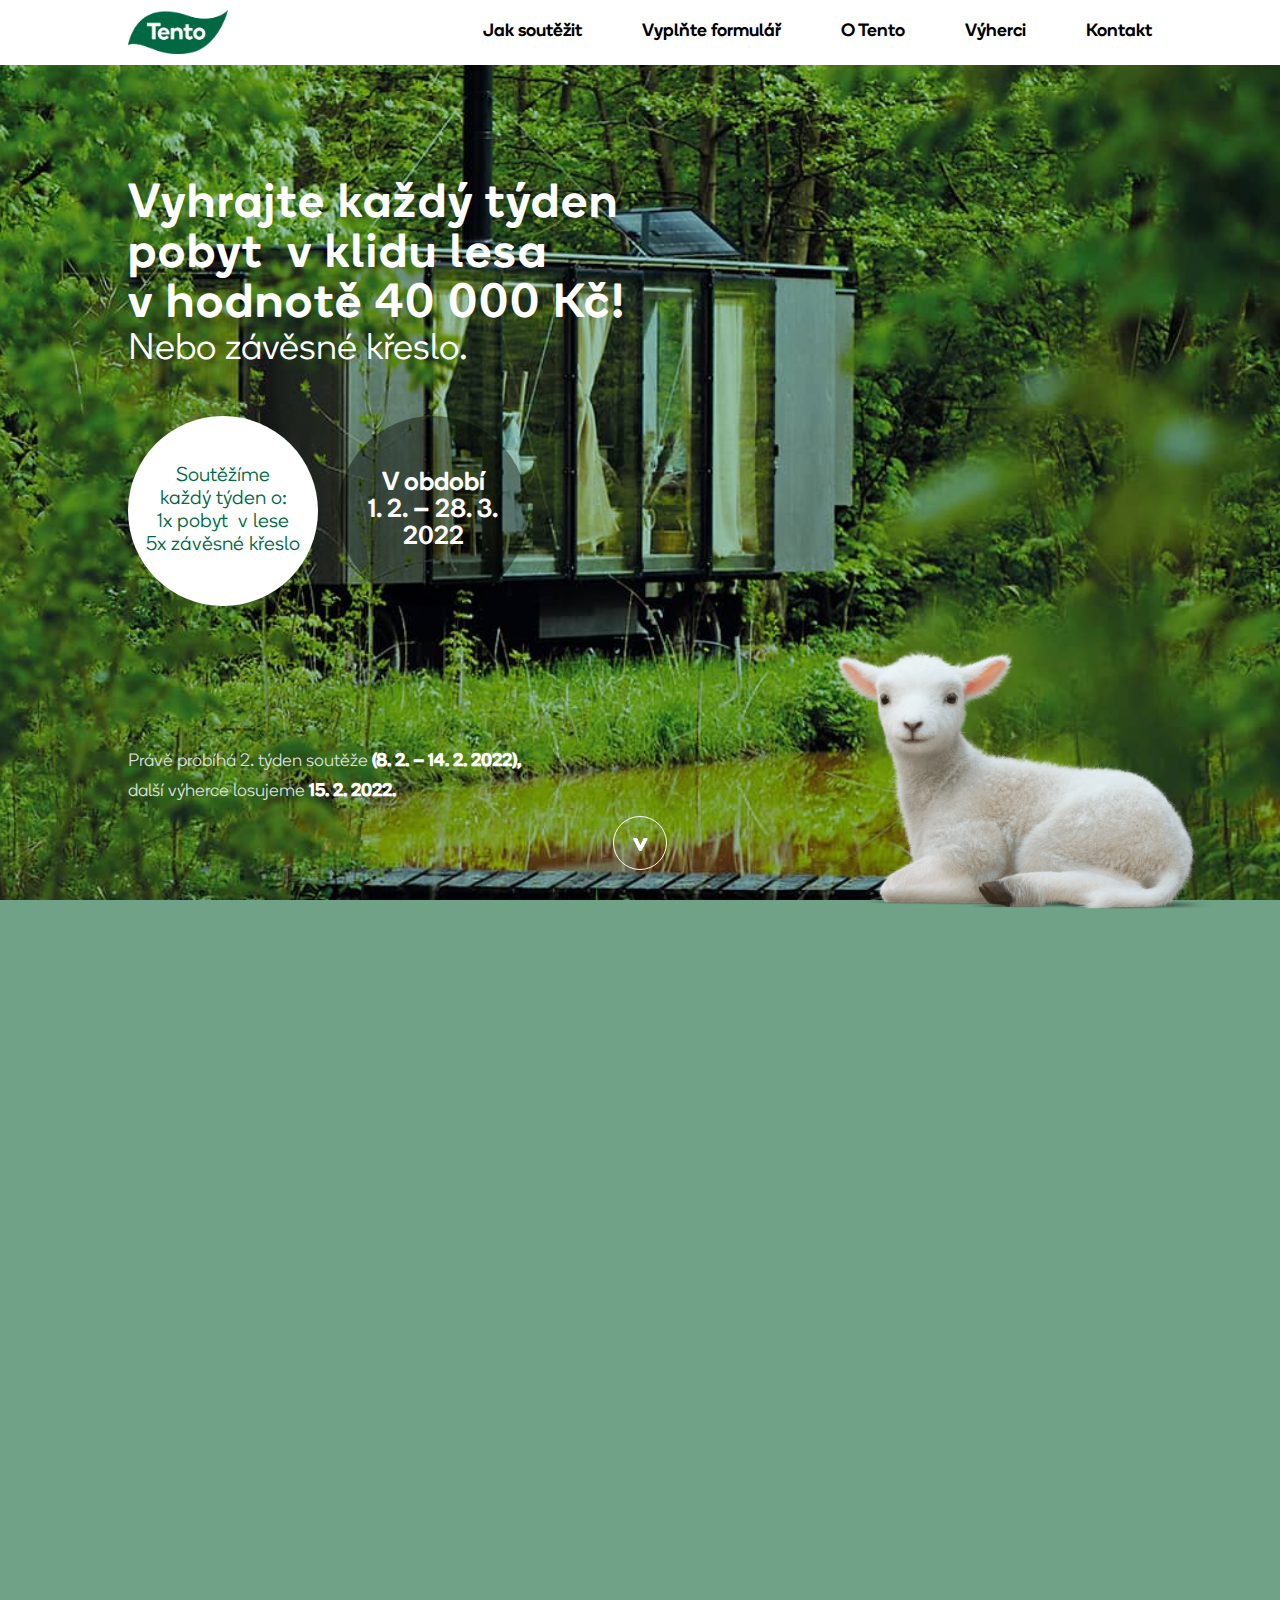
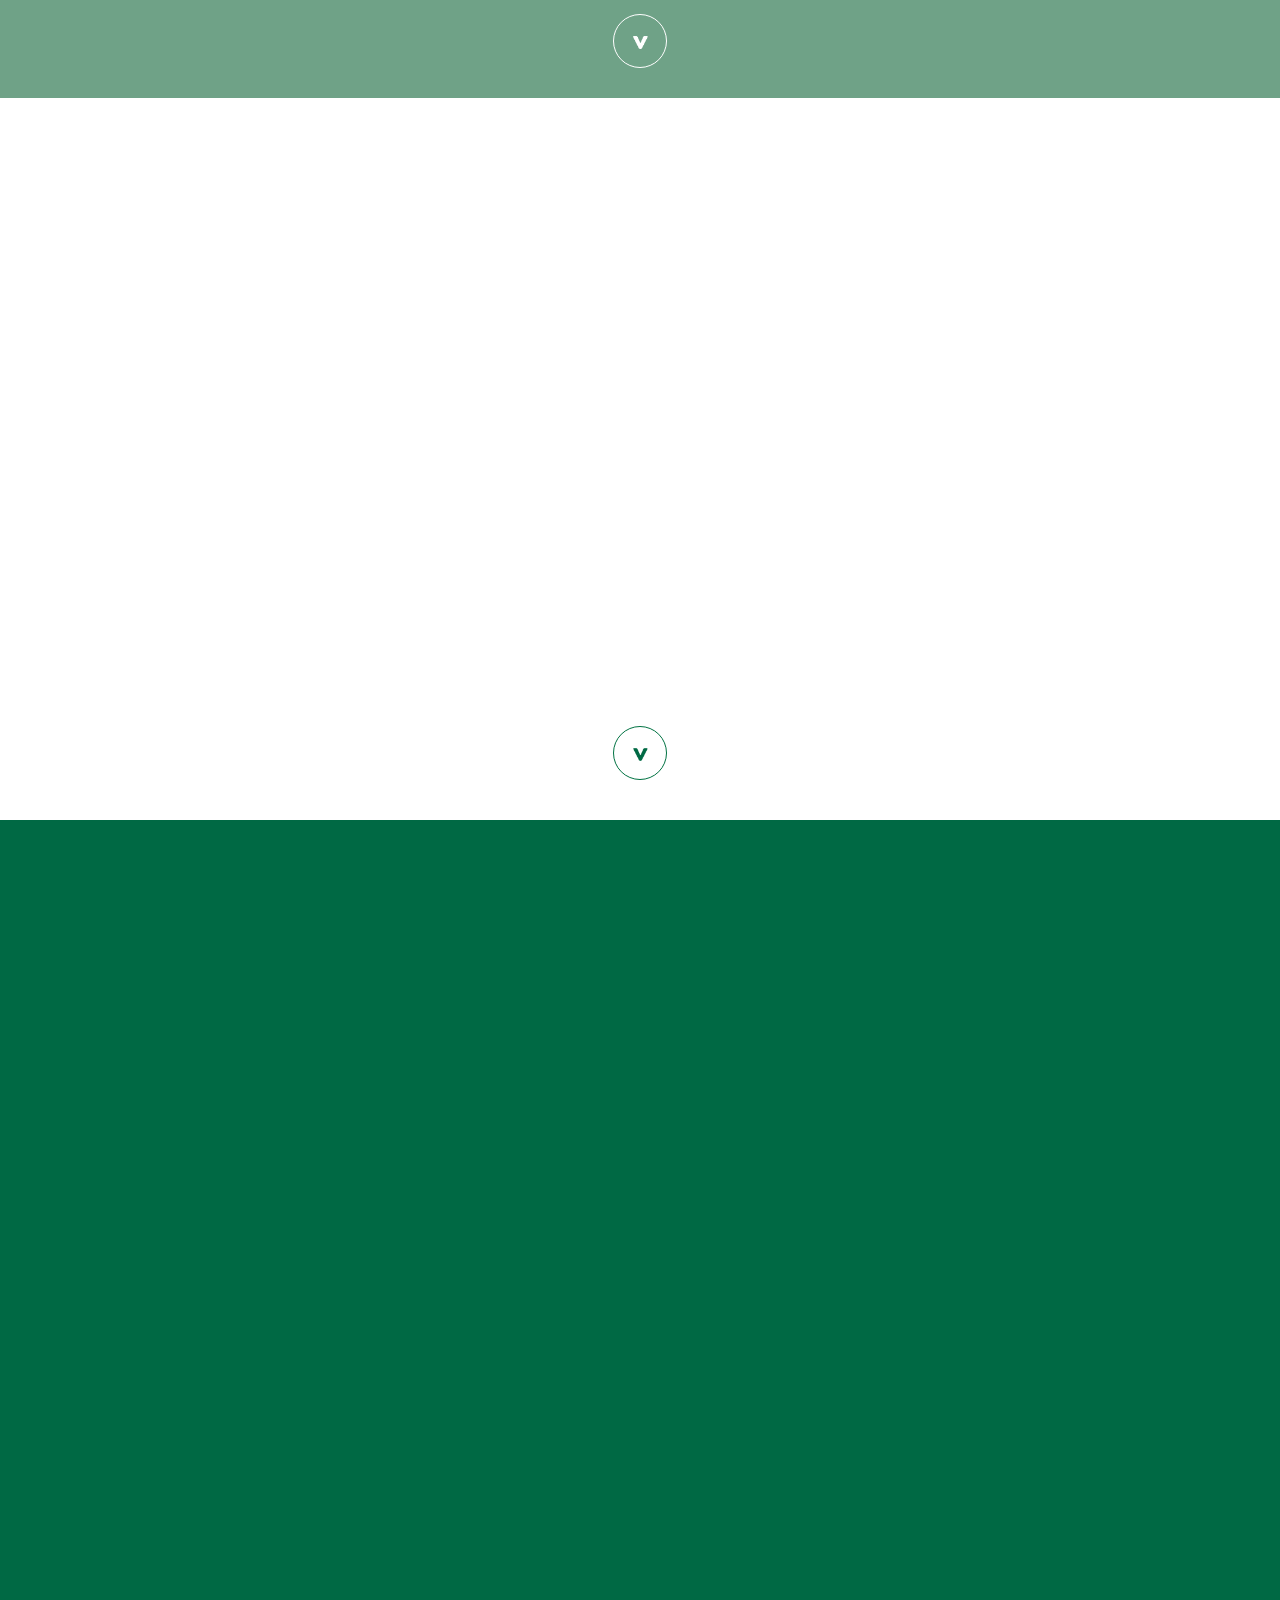
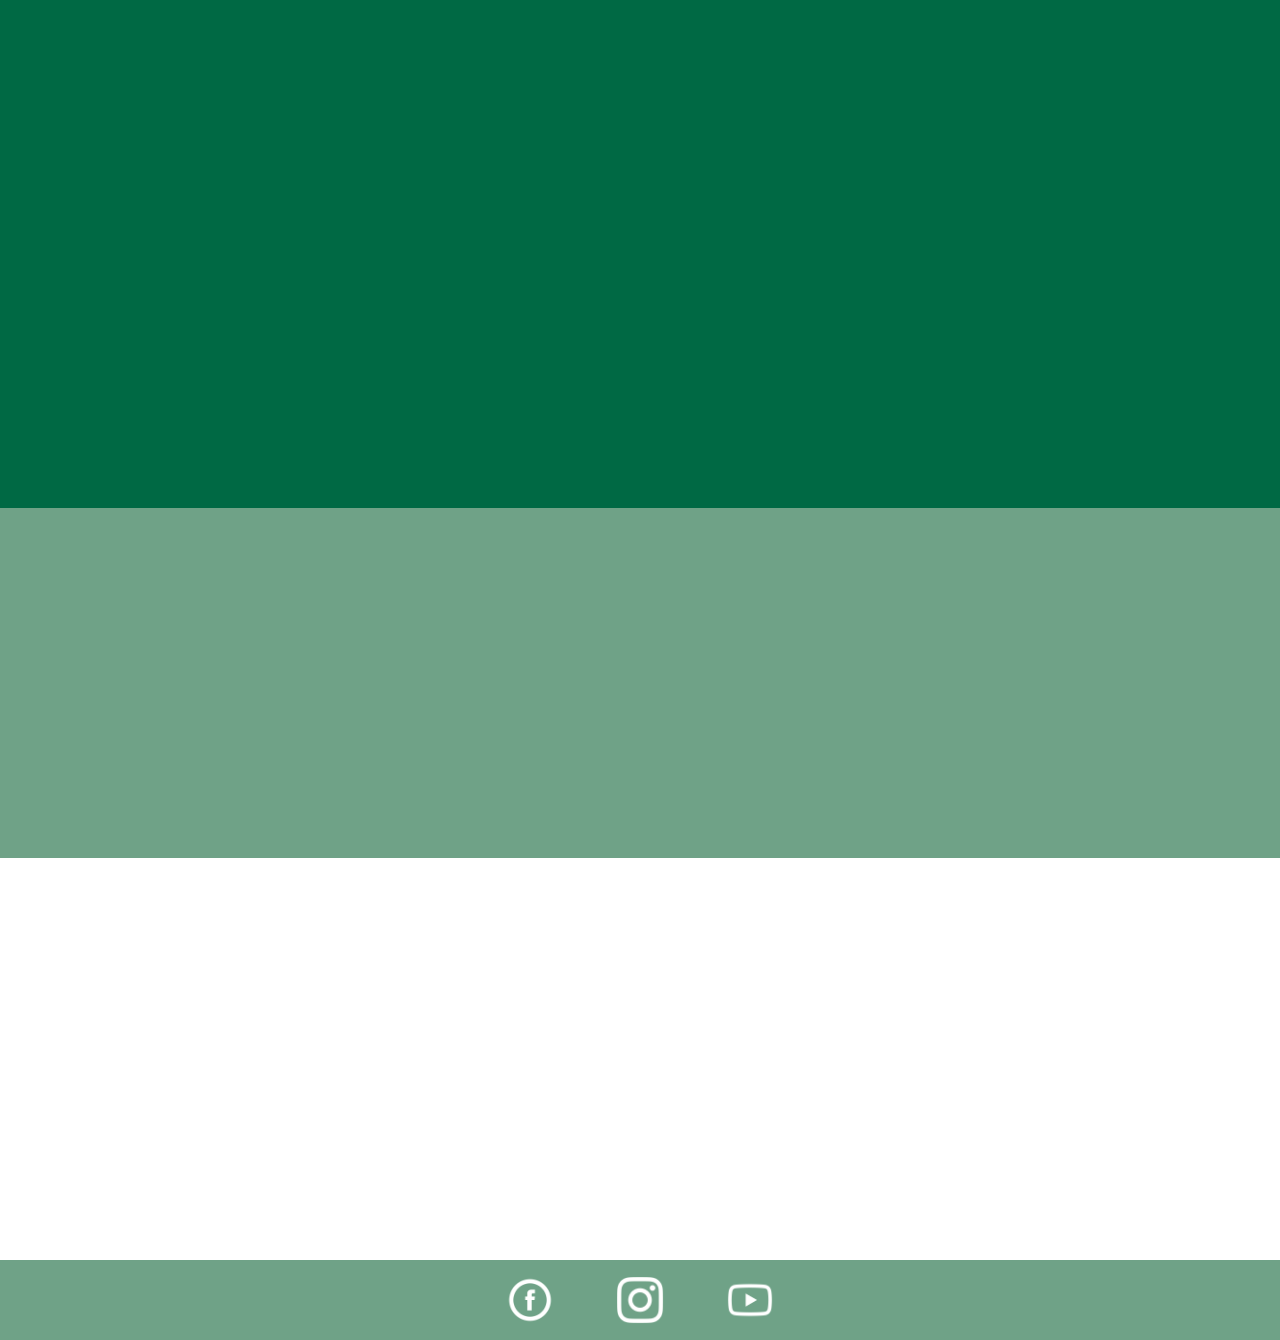
==== commit 7d2f7cd9: "modify header and min-height" ====
--- a/html/index.html
+++ b/html/index.html
@@ -42,18 +42,18 @@
 
         <div class="mobile-menu mhide" id="mobile-menu">
             <ul class="list-items">
+                <li class="list-item"><a href="#jak-soutezit">Jak soutěžit</a></li>
+                <li class="list-item"><a href="#Vyplnte-formular">Vyplňte formulář</a></li>
                 <li class="list-item"><a href="#o-tento">O Tento</a></li>
-                <li class="list-item"><a href="#jak-soutezit">Jak soutěžit</a></li>
-                <li class="list-item"><a href="#pravidla">Pravidla</a></li>
-                <li class="list-item"><a href="#vyherci">Výherci</a></li>
+                <li class="list-item"><a href="#vyherci">Výherci </a></li>
                 <li class="list-item"><a href="#kontakt">Kontakt</a></li>
             </ul>
         </div>
 
         <div class="menu">
+            <a href="#jak-soutezit">Jak soutěžit </a>
+            <a href="#Vyplnte-formular">Vyplňte formulář</a>
             <a href="#o-tento">O Tento</a>
-            <a href="#jak-soutezit">Jak soutěžit </a>
-            <a href="#pravidla">Pravidla</a>
             <a href="#vyherci">Výherci</a>
             <a href="#kontakt">Kontakt</a>
         </div>
@@ -149,7 +149,7 @@
                 </a>
             </div>
         </section>
-        <span class="anchor" id="pravidla"></span>
+        <span class="anchor" id="Vyplnte-formular"></span>
         <section class="sec2">
             <div class="sec2-title wow fadeInUp" data-wow-delay="0.3s">
                 Vyplňte formulář
--- a/html/assets/css/style.css
+++ b/html/assets/css/style.css
@@ -200,7 +200,7 @@
 .banner-text-end {
     font-family: 'Boing-Light', sans-serif;
     position: absolute;
-    top: 76vh;
+    top: 82%;
     left: 15%;
     font-size: 18px;
     color: #d7e0d8;
@@ -752,85 +752,6 @@
 .receipt-pc{
     position: relative;
 }
-
-.cz-sk{
-    width: 100%;
-    margin: 0 !important;
-}
-.page-cz{
-    width: 100%;
-    position: relative;
-    height: auto;
-    background-image: url(../images/Rectangle-1.jpg);
-    height: 100vh;
-    background-repeat: no-repeat;
-    background-size: cover;
-    background-position: center;
-    display: flex;
-    justify-content: center;
-    align-items: center;
-}
-.page-sk{
-    width: 100%;
-    position: relative;
-    height: auto;
-    background-image: url(../images/Rectangle-2.jpg);
-    height: 100vh;
-    background-repeat: no-repeat;
-    background-size: cover;
-    background-position: center;
-    display: flex;
-    justify-content: center;
-    align-items: center;
-}
-
-.page-cz::after{
-    content: '';
-    width: 5px;
-    height: 100vh;
-    position: absolute;
-    right: 0;
-    background-color: white;
-}
-.page-sk::before{
-    content: '';
-    width: 5px;
-    height: 100vh;
-    position: absolute;
-    left: 0;
-    background-color: white;
-}
-
-.cz-title{
-    font-family: 'Boing-Medium', sans-serif;
-    font-size: 48px;
-    color: white;
-    margin-bottom: 25px;
-}
-.flag{
-    display: flex;
-    justify-content: center;
-    margin-bottom: 25px;
-}
-.flag img{
-    width: 50px;
-    height: 37px;
-}
-.cz-content{
-    text-align: center;
-}
-.cz-contact a{
-    font-family: 'Boing-Light', sans-serif;
-    font-size: 25px;
-    color: white;
-}
-.cz-contact a:hover{
-    text-decoration: none;
-    color: #006944;
-}
-.cz-m{
-    margin-top: 2px;
-}
 table label {
     padding-left: 10px;
     margin: 0px;
@@ -883,6 +804,23 @@
     }
 }
 
+@media only screen and (max-height: 680px)
+and (orientation: landscape){
+    .banner-img{
+        min-height: 580px;
+    }
+    .banner-text-rd{
+        top: 260px;
+    }
+    .banner-text-sm{
+        top: 57px;
+    }
+    .banner-text-bi{
+        top: 207px;
+    }
+}
+
+
 @media only screen 
   and (min-width: 768px) 
   and (max-height: 1024px) 
@@ -1260,26 +1198,6 @@
     }
     .banner-text-rd{
         width: 330px;
-    }
-
-    .cz-sk{
-        overflow: hidden;
-    }
-    .page-cz{
-        height: 50vh;
-    }
-    .page-cz::after{
-        bottom: 0;
-        width: 100%;
-        height: 2px;
-    }
-    .page-sk::before{
-        top: 0;
-        width: 100%;
-        height: 2px;
-    }
-    .page-sk{
-        height: 50vh;
     }
     .banner-img{
         min-height: 580px;
@@ -1470,53 +1388,7 @@
     .mobile-menu{
         top: 64px;
     }
-    .flag img{
-        width: 40px;
-        height: 30px;
-    }
-    .cz-title{
-        font-size: 32px;
-    }
-    .cz-contact a{
-        font-size: 16px;
-    }
-    .cz-btn{
-        width: 102px;
-        height: 37px;
-        font-size: 14.5px;
-    }
-    .cz-m{
-        margin-top: 5px;
-    }
-}
-.button1 {
-    background-color: white; 
-    color: black; 
-    border: 2px solid white;
-    width: 115px;
-    height: 45px;
-    border-radius: 5px;
-    margin-bottom: 25px;
-    font-family: 'Boing-Medium', sans-serif;
-    font-size: 16px;
-    color: #006944;
-    text-align: center;
-    text-transform: uppercase;
-    text-decoration: none;
-    display: inline-block;
-    font-size: 16px;
-    margin: 4px 2px;
-    transition-duration: 0.3s;
-    cursor: pointer;
-  }
-  
-  .button1:hover {
-    background-color: #006944;
-    color: white;
-    border: 2px solid white;
-
-  }
-
+}
 @media only screen and (max-width: 375px) {
     .banner-text-rd{
         width: 310px;
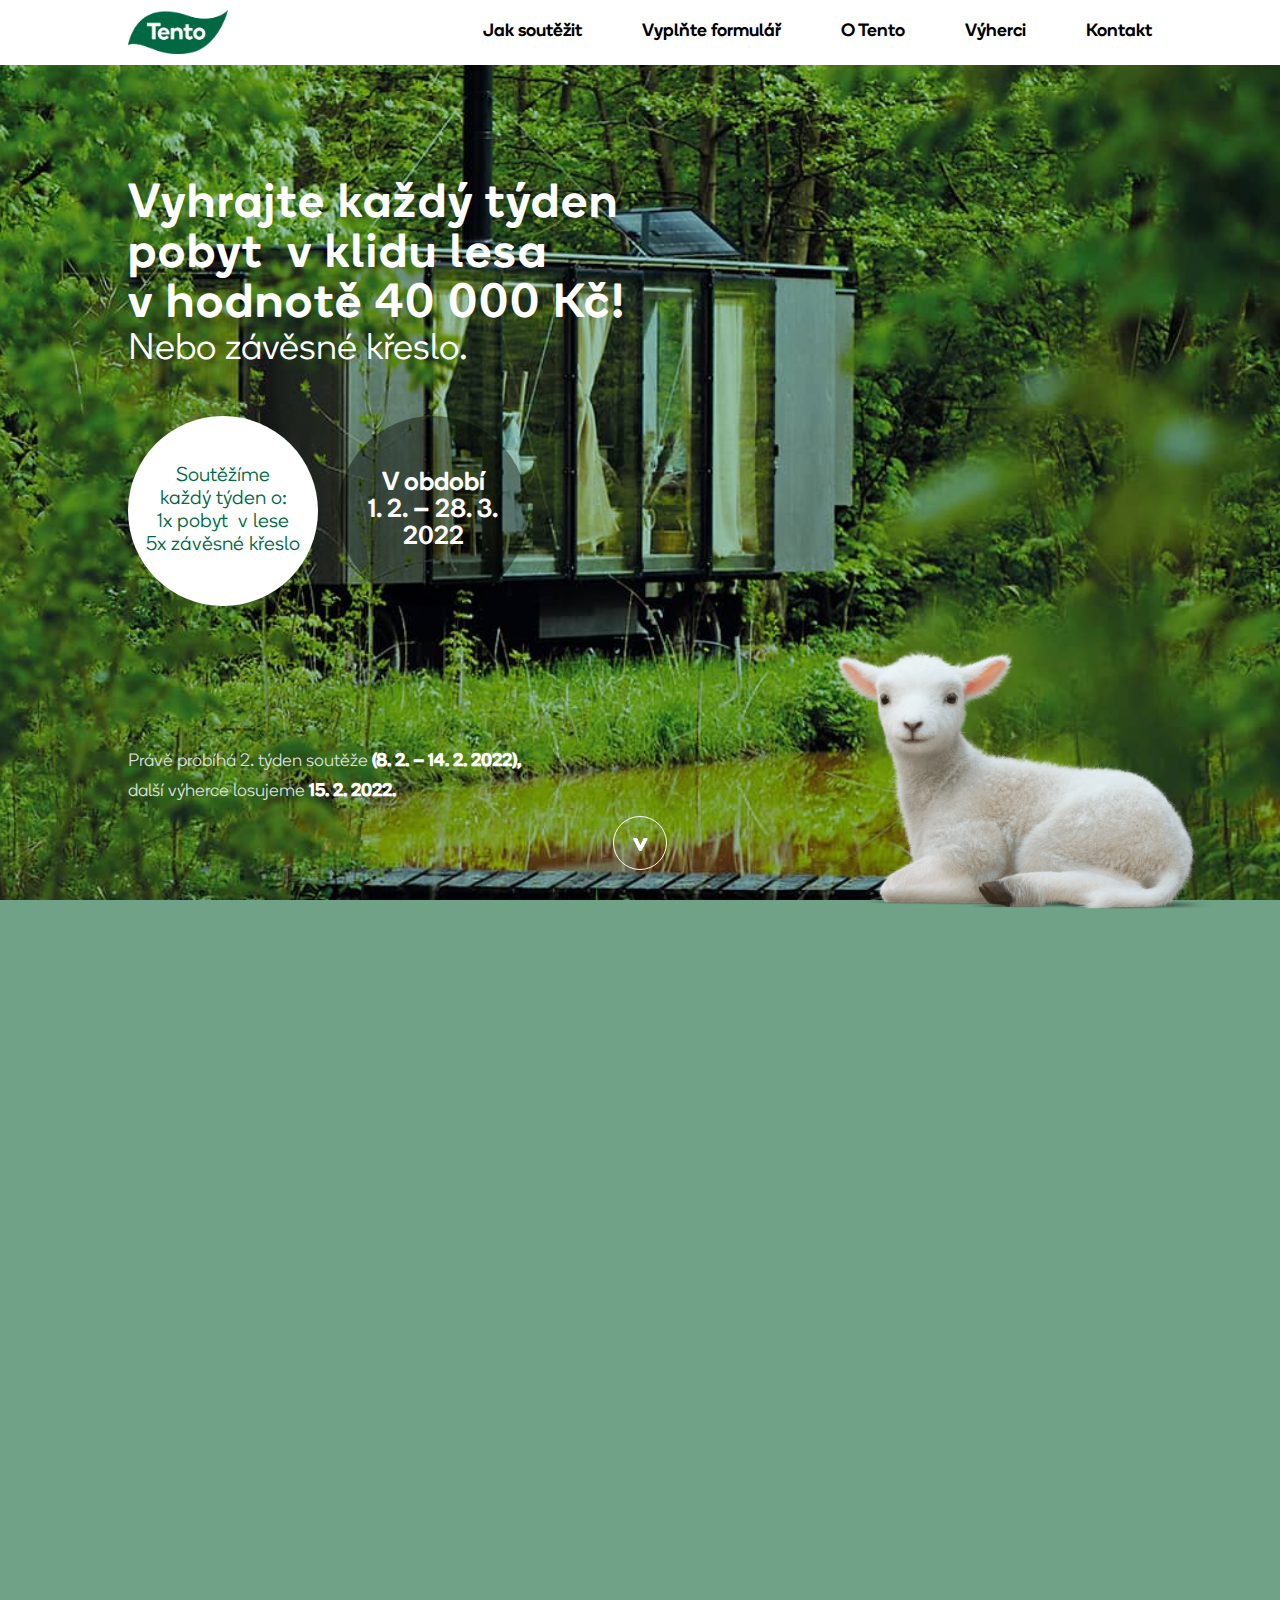
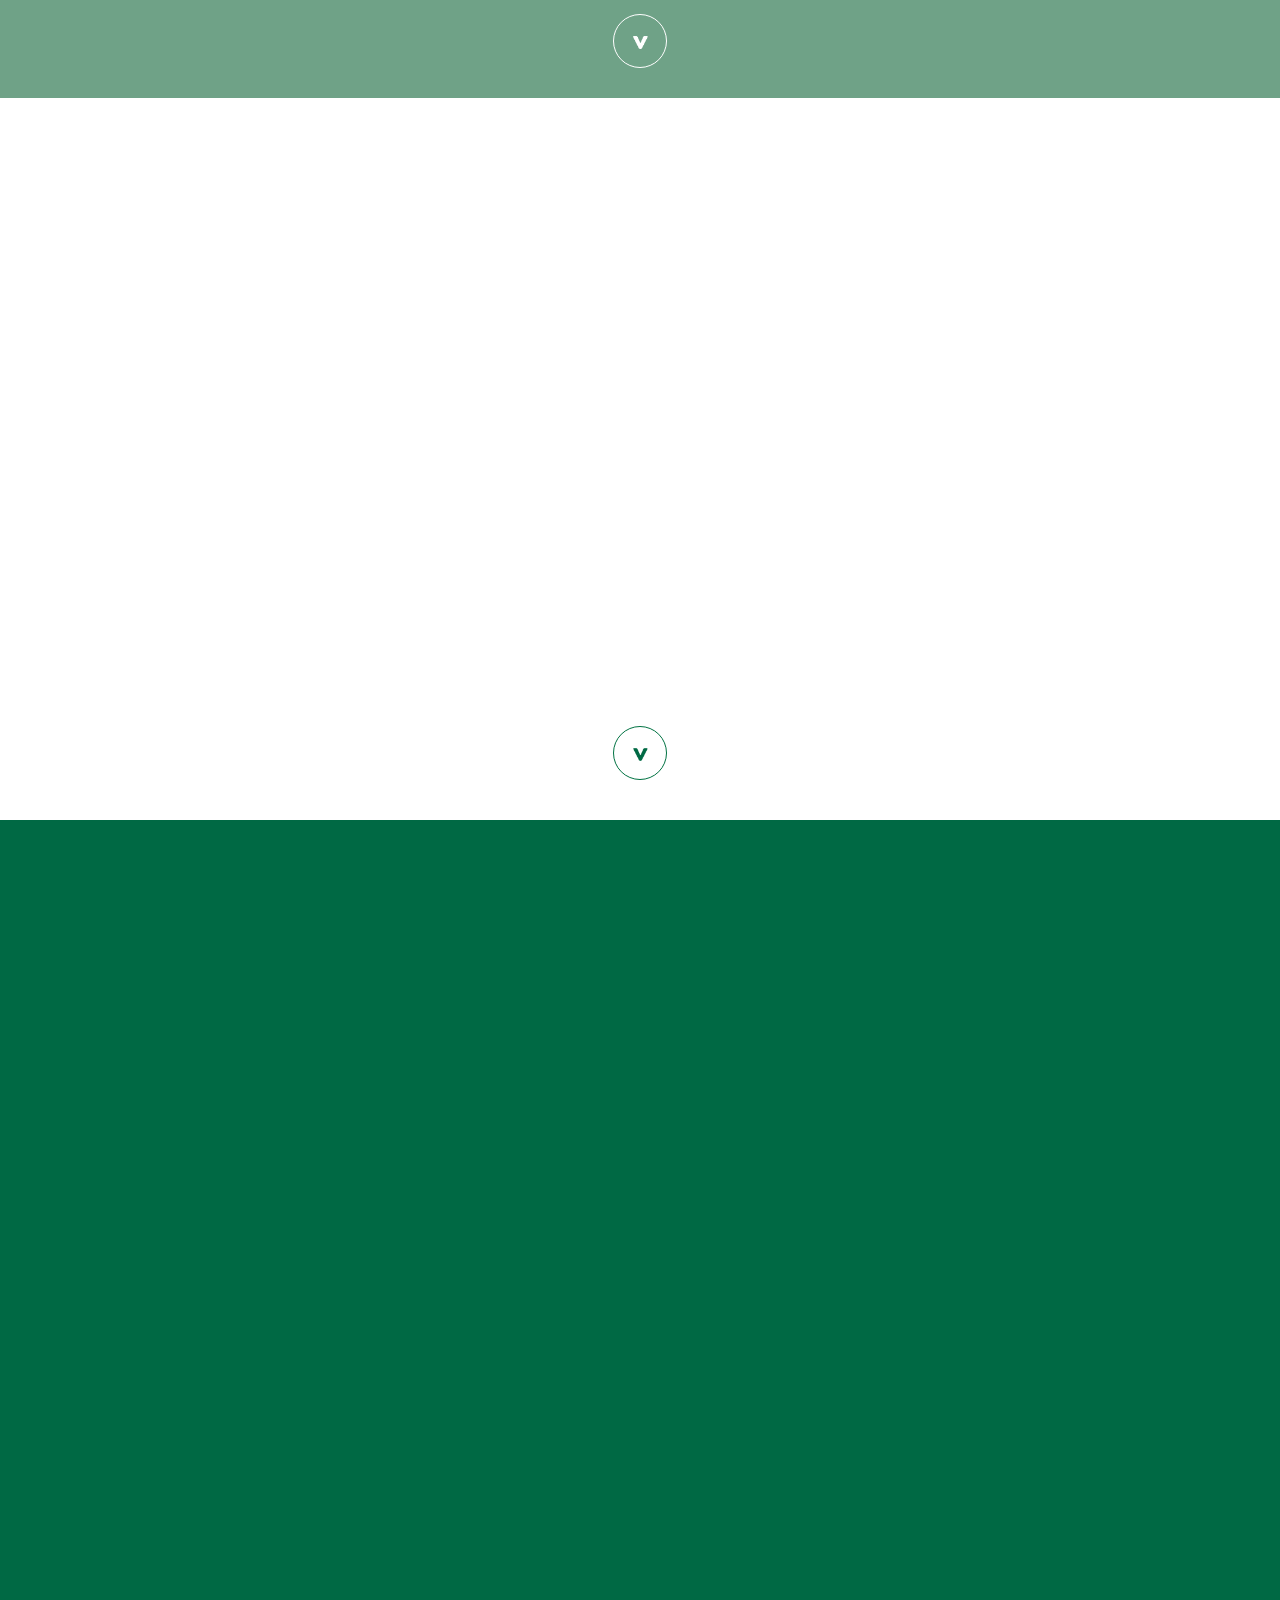
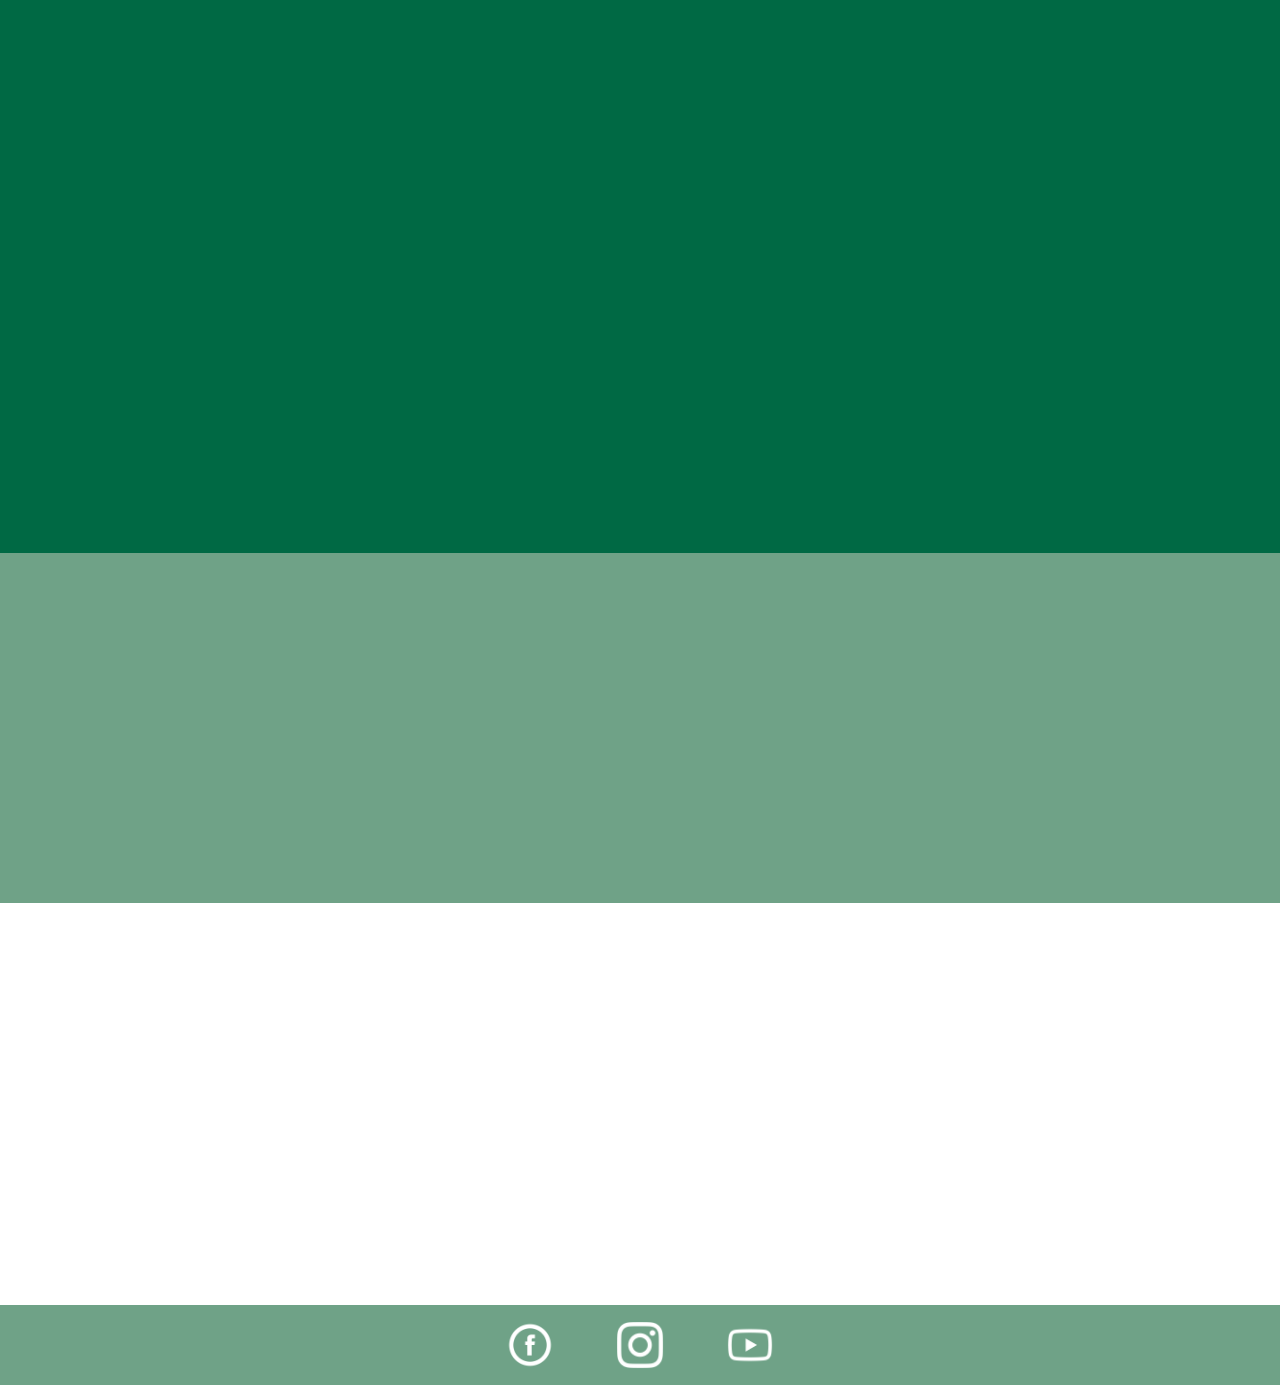
==== commit 2d4d6b10: "brand responsive" ====
--- a/html/index.html
+++ b/html/index.html
@@ -27,7 +27,7 @@
 <body>
     <header class="header-contain">
         <div class="logo-img">
-            <a href="index.html">
+            <a href="#index">
                 <img src="./assets/images/Tento-Logo.png">
             </a>
         </div>
@@ -59,7 +59,7 @@
         </div>
     </header>
     <main class="index">
-        <span class="anchor" id="o-tento"></span>
+        <span class="anchor" id="index"></span>
         <section class="banner-img">
             <h2 class="banner-text-sm  wow fadeInUp" data-wow-delay="0.3s">Vyhrajte každý týden <br> pobyt &nbsp;v klidu
                 lesa <br>v hodnotě 40 000 Kč!</h2>
@@ -143,9 +143,9 @@
                 </div>
             </div>
             <div class="banner-img-next">
-                <a href="#pravidla">
+                <a href="#Vyplnte-formular">
                     <span class="ca3-scroll-down-link ca3-scroll-down-arrow" data-ca3_iconfont="ETmodules"
-                        data-ca3_icon="" href="#pravidla"></span>
+                        data-ca3_icon="" href="#Vyplnte-formular"></span>
                 </a>
             </div>
         </section>
@@ -161,16 +161,16 @@
                         <td>Příjmení:</td>
                     </tr>
                     <tr>
-                        <td><input></td>
-                        <td><input></td>
+                        <td><input id="firstName"></td>
+                        <td><input id="lastName"></td>
                     </tr>
                     <tr>
                         <td>E-mail:</td>
                         <td>Telefon: </td>
                     </tr>
                     <tr>
-                        <td><input></td>
-                        <td><input></td>
+                        <td><input id="email" onfocusout="mailValidate()"></td>
+                        <td><input id="phone" type="text" oninput="this.value=this.value.replace(/[^0-9]/g,'');"></td>
                     </tr>
                     <tr>
                         <td>PSČ:</td>
@@ -183,17 +183,23 @@
                         </td>
                     </tr>
                     <tr>
-                        <td><input></td>
-                        <td><input></td>
-                    </tr>
-                    <tr>
-                        <td><button class="submit">Odeslat</button> </td>
+                        <td><input id="zipCode" type="text" oninput="this.value=this.value.replace(/[^0-9]/g,'');"></td>
+                        <td><input id="receiptCode" type="text" oninput="this.value=this.value.replace(/[^0-9]/g,'');">
+                        </td>
+                    </tr>
+                    <tr>
+                        <td><button class="submit" onclick="send()">Odeslat</button> </td>
                         <td>
-                            <div><input type="checkbox" name="check1" id="check1" class="question-check">
-                                <label for="check1">Souhlasím s&nbsp;<a href="">pravidly soutěže.</a></label>
+                            <div><input type="checkbox" name="check" id="check" class="question-check">
+                                <label for="check">Souhlasím s&nbsp;<a href="">pravidly soutěže.</a></label>
                             </div>
                         </td>
                     </tr>
+                    <tr>
+                        <td class="error" id="error">
+                            Vyplňte prosím červeně označená políčka a klikněte na „Poslat“.
+                        </td>
+                    </tr>
                 </table>
 
                 <table class="mobile-in">
@@ -201,31 +207,31 @@
                         <td>Jméno:</td>
                     </tr>
                     <tr>
-                        <td><input></td>
+                        <td><input id="m-firstName"></td>
                     </tr>
                     <tr>
                         <td>Příjmení:</td>
                     </tr>
                     <tr>
-                        <td><input></td>
+                        <td><input id="m-lastName"></td>
                     </tr>
                     <tr>
                         <td>E-mail:</td>
                     </tr>
                     <tr>
-                        <td><input></td>
+                        <td><input id="m-email" onfocusout="mailValidate()"></td>
                     </tr>
                     <tr>
                         <td>Telefon: </td>
                     </tr>
                     <tr>
-                        <td><input></td>
+                        <td><input id="m-phone" type="text" oninput="this.value=this.value.replace(/[^0-9]/g,'');"></td>
                     </tr>
                     <tr>
                         <td>PSČ</td>
                     </tr>
                     <tr>
-                        <td><input></td>
+                        <td><input id="m-zipCode" type="text" oninput="this.value=this.value.replace(/[^0-9]/g,'');"></td>
                     </tr>
                     <tr>
                         <td class="receipt">Kód z účtenky:
@@ -236,37 +242,57 @@
                         </td>
                     </tr>
                     <tr>
-                        <td><input></td>
-                    </tr>
-                    <tr>
-                        <td><button class="mobile-submit">Odeslat</button> </td>
+                        <td><input id="m-receiptCode" type="text" oninput="this.value=this.value.replace(/[^0-9]/g,'');"></td>
+                    </tr>
+                    <tr>
+                        <td><button class="mobile-submit" onclick="sendMobile()">Odeslat</button> </td>
                     </tr>
                     <tr>
                         <td>
                             <div>
-                                <input type="checkbox" name="check2" id="check2" class="question-check"><label
-                                    for="check2">Souhlasím se <a href="">zpracováním osobních údajů.</a></label>
+                                <input type="checkbox" name="m-check1" id="m-check1" class="question-check"><label
+                                    for="m-check1">Souhlasím se <a href="">zpracováním osobních údajů.</a></label>
                             </div>
                         </td>
                     </tr>
                     <tr>
                         <td>
                             <div>
-                                <input type="checkbox" name="check3" id="check3" class="question-check"><label
-                                    for="check3">Souhlasím s <a href="">pravidly soutěže.</a></label>
+                                <input type="checkbox" name="m-check2" id="m-check2" class="question-check"><label
+                                    for="m-check2">Souhlasím s <a href="">pravidly soutěže.</a></label>
                             </div>
                         </td>
                     </tr>
+                    <tr>
+                        <td class="error" id="m-error">
+                            Vyplňte prosím červeně označená políčka a klikněte na „Poslat“.
+                        </td>
+                    </tr>
                 </table>
             </div>
             <div class="sec2-next">
-                <a href="#o-znacce">
+                <a href="#o-tento">
                     <span class="ca3-scroll-down-link ca3-scroll-down-arrowB" data-ca3_iconfont="ETmodules"
                         data-ca3_icon=""></span>
                 </a>
             </div>
         </section>
-        <span class="anchor" id="o-znacce"></span>
+        <div class="modal fade" id="modal" tabindex="-1" role="dialog" aria-hidden="true">
+            <div class="modal-dialog modal-dialog-centered" role="document">
+                <div class="modal-content">
+                    <div class="modal-body">
+                        <div>
+                            <img src="./assets/images/Tento-Logo.png">
+                        </div>
+                        <div class="modal-title">Děkujeme Vám za účast v soutěži.</div>
+                        <div class="modal-contain">Na e-mail Vám přijde potvrzení o doručení.<br>Pokud ne, kontaktujte
+                            nás na &nbsp; <a href="mailto: info@tentolesniklid.cz"><span>info@tentolesniklid.cz</span></a></div>
+                        <div class="modal-contain">Účtenku, prosím, uschovejte pro případ výhry.</div>
+                    </div>
+                </div>
+            </div>
+        </div>
+        <span class="anchor" id="o-tento"></span>
         <section class="sec3">
             <div class="sec1-title wow fadeInUp" data-wow-delay="0.3s">
                 O značce Tento
@@ -281,43 +307,48 @@
                 </iframe>
             </div>
             <div class="brand wow fadeInUp" data-wow-delay="0.3s">
-                <div>
-                    <img src="./assets/images/image 1.png">
-                    <div class="brand-title">O lesy se staráme.</div>
-                    <div class="brand-content">Je pro nás důležité, aby <br> naše dřevo pocházelo<br>z&nbsp;udržitelně
-                        spravovaných <br>
-                        lesů, které rostou více, než <br> jsou využívány, a v&nbsp;nichž<br>je udržována biodiverzita.
-                        <br> Se surovinami zacházíme<br>šetrně.
+                <div class="brand-child">
+                    <div>
+                        <img src="./assets/images/image 1.png">
+                        <div class="brand-title">O lesy se staráme.</div>
+                        <div class="brand-content">Je pro nás důležité, aby naše dřevo pocházelo z&nbsp;udržitelně
+                            spravovaných 
+                            lesů, které rostou více, než jsou využívány, a v&nbsp;nichžje udržována biodiverzita.
+                             Se surovinami zacházímešetrně.
+                        </div>
+                    </div>
+                    <div>
+                        <img src="./assets/images/image 2.png">
+                        <div class="brand-title">Udržitelnost
+                            v každé fázi výroby.</div>
+                        <div class="brand-content">Udržitelnost zohledňujeme 
+                            při každém kroku naší výroby.  Proto také optimalizujeme 
+                            využívání vody a energie,aby bylo co nejefektivnější.</div>
                     </div>
                 </div>
-                <div>
-                    <img src="./assets/images/image 2.png">
-                    <div class="brand-title">Udržitelnost<br>
-                        v každé fázi výroby.</div>
-                    <div class="brand-content">Udržitelnost zohledňujeme <br>
-                        při každém kroku naší výroby. <br> Proto také optimalizujeme <br>
-                        využívání vody a energie,<br>aby bylo co nejefektivnější.</div>
+                <div class="brand-child">
+                    <div>
+                        <img src="./assets/images/image 3.png">
+                        <div class="brand-title">Na obalech záleží.</div>
+                        <div class="brand-content">Dbáme na to, aby také naše
+                            obaly byly udržitelné. Za poslední dva roky jsme
+                            o 17 % snížili podíl plastů  v obalech,
+                            ve kterých jsou baleny výrobky
+                            naší značky. Naše obalyjsou 100 % recyklovatelné.
+                        </div>
+                    </div>
+                    <div>
+                        <img src="./assets/images/image 4.png">
+                        <div class="brand-title">Vyráběné blízko vás.</div>
+                        <div class="brand-content">Všechny produkty vyrábíme
+                            v rozumné vzdálenosti od zdrojů 
+                            surovin a od našich odběratelů.
+                            Menší vzdálenost znamená 
+                            menší potřebu přepravy zboží
+                            a tím pádem i snížení emisí CO2.</div>
+                    </div>
                 </div>
-                <div>
-                    <img src="./assets/images/image 3.png">
-                    <div class="brand-title">Na obalech záleží.</div>
-                    <div class="brand-content">Dbáme na to, aby také naše
-                        <br>obaly byly udržitelné. <br>Za poslední dva roky jsme
-                        <br>o 17 % snížili podíl plastů <br> v obalech,
-                        ve kterých jsou baleny <br>výrobky
-                        naší značky. Naše obaly<br>jsou 100 % recyklovatelné.
-                    </div>
-                </div>
-                <div>
-                    <img src="./assets/images/image 4.png">
-                    <div class="brand-title">Vyráběné blízko vás.</div>
-                    <div class="brand-content">Všechny produkty vyrábíme<br>
-                        v rozumné vzdálenosti od zdrojů <br>
-                        surovin a od našich odběratelů.<br>
-                        Menší vzdálenost znamená <br>
-                        menší potřebu přepravy zboží<br>
-                        a tím pádem i snížení emisí CO2.</div>
-                </div>
+                
             </div>
         </section>
         <span class="anchor" id="vyherci"></span>
@@ -385,7 +416,6 @@
 
         <script>
             new WOW().init();
-            let flag;
             $(document).ready(function () {
                 $('.hamburger').on('click', function (e) {
                     e.stopPropagation();
@@ -404,7 +434,106 @@
                 $('.receipt').removeClass('active');
                 $(".mobile-menu").addClass("mhide").removeClass("mshow");
             });
+
+
+            function validateEmail(email) {
+                const re = /^(([^<>()[\]\\.,;:\s@\"]+(\.[^<>()[\]\\.,;:\s@\"]+)*)|(\".+\"))@((\[[0-9]{1,3}\.[0-9]{1,3}\.[0-9]{1,3}\.[0-9]{1,3}\])|(([a-zA-Z\-0-9]+\.)+[a-zA-Z]{2,}))$/;
+                return re.test(email);
+            }
+
+            function mailValidate() {
+                var email = document.getElementById("email").value;
+                var memail = document.getElementById("m-email").value;
+                if (email) {
+                    if (!validateEmail(email)) {
+                        document.getElementById('email').style.borderColor = "red";
+                    } else {
+                        document.getElementById('email').style.borderColor = "#e4e4e4";
+                    }
+                }
+                if (memail) {
+                    if (!validateEmail(memail)) {
+                        document.getElementById('m-email').style.borderColor = "red";
+                    } else {
+                        document.getElementById('m-email').style.borderColor = "#e4e4e4";
+                    }
+                }
+            }
+
+            function send() {
+                var firstName = document.getElementById("firstName").value;
+                var lastName = document.getElementById("lastName").value;
+                var email = document.getElementById("email").value;
+                var phone = document.getElementById("phone").value;
+                var zipCode = document.getElementById("zipCode").value;
+                var receiptCode = document.getElementById("receiptCode").value;
+                var checkbox = $("#check").is(":checked");
+
+                if (firstName.trim() == "" || lastName.trim() == "" || email == "" || phone == "" || zipCode == "" || receiptCode == "") {
+                    document.getElementById("error").innerHTML = "Vyplňte prosím červeně označená políčka a klikněte na „Poslat“.";
+                    document.getElementById("error").style.display = "revert";
+                }
+                else {
+                    if (!validateEmail(email)) {
+                        document.getElementById("error").innerHTML = "Please input correct email"
+                        document.getElementById("error").style.display = "revert";
+                    }
+                    else if (checkbox == false) {
+                        document.getElementById("error").innerHTML = "please check 'Souhlasím s pravidly soutěže.'";
+                        document.getElementById("error").style.display = "revert";
+                    }
+                    else {
+                        document.getElementById("error").style.display = "none";
+                        $('#modal').modal('show');
+                    }
+                }
+
+                if (firstName.trim() == "" || firstName.trim() == null) { document.getElementById('firstName').style.borderColor = "red"; } else { document.getElementById('firstName').style.borderColor = "#e4e4e4"; }
+                if (lastName.trim() == "" || lastName.trim() == null) { document.getElementById('lastName').style.borderColor = "red"; } else { document.getElementById('lastName').style.borderColor = "#e4e4e4"; }
+                if (email == "" || !validateEmail(email)) { document.getElementById('email').style.borderColor = "red"; } else { document.getElementById('email').style.borderColor = "#e4e4e4"; }
+                if (phone == "") { document.getElementById('phone').style.borderColor = "red"; } else { document.getElementById('phone').style.borderColor = "#e4e4e4"; }
+                if (zipCode.trim() == "" || zipCode.trim() == null) { document.getElementById('zipCode').style.borderColor = "red"; } else { document.getElementById('zipCode').style.borderColor = "#e4e4e4"; }
+                if (receiptCode.trim() == "" || receiptCode.trim() == null) { document.getElementById('receiptCode').style.borderColor = "red"; } else { document.getElementById('receiptCode').style.borderColor = "#e4e4e4"; }
+            }
+
+            function sendMobile() {
+                var mfirstName = document.getElementById("m-firstName").value;
+                var mlastName = document.getElementById("m-lastName").value;
+                var memail = document.getElementById("m-email").value;
+                var mphone = document.getElementById("m-phone").value;
+                var mzipCode = document.getElementById("m-zipCode").value;
+                var mreceiptCode = document.getElementById("m-receiptCode").value;
+                var mcheckbox1 = $("#m-check1").is(":checked");
+                var mcheckbox2 = $("#m-check2").is(":checked");
+                if (mfirstName.trim() == "" || mlastName.trim() == "" || memail == "" || mphone == "" || mzipCode == "" || mreceiptCode == "") {
+                    document.getElementById("m-error").innerHTML = "Vyplňte prosím červeně označená políčka a klikněte na „Poslat“.";
+                    document.getElementById("m-error").style.display = "revert";
+                }
+                else {
+                    if (!validateEmail(memail)) {
+                        document.getElementById("m-error").innerHTML = "Please input correct email"
+                        document.getElementById("m-error").style.display = "revert";
+                    }
+                    else if (mcheckbox1 == false || mcheckbox2 == false) {
+                        document.getElementById("m-error").innerHTML = "please check 'Souhlasím s pravidly soutěže.'";
+                        document.getElementById("m-error").style.display = "revert";
+                    }
+                    else {
+                        document.getElementById("m-error").style.display = "none";
+                        $('#modal').modal('show');
+                    }
+                }
+
+                if (mfirstName.trim() == "" || mfirstName.trim() == null) { document.getElementById('m-firstName').style.borderColor = "red"; } else { document.getElementById('m-firstName').style.borderColor = "#e4e4e4"; }
+                if (mlastName.trim() == "" || mlastName.trim() == null) { document.getElementById('m-lastName').style.borderColor = "red"; } else { document.getElementById('m-lastName').style.borderColor = "#e4e4e4"; }
+                if (memail == "" || !validateEmail(memail)) { document.getElementById('m-email').style.borderColor = "red"; } else { document.getElementById('m-email').style.borderColor = "#e4e4e4"; }
+                if (mphone == "") { document.getElementById('m-phone').style.borderColor = "red"; } else { document.getElementById('m-phone').style.borderColor = "#e4e4e4"; }
+                if (mzipCode.trim() == "" || mzipCode.trim() == null) { document.getElementById('m-zipCode').style.borderColor = "red"; } else { document.getElementById('m-zipCode').style.borderColor = "#e4e4e4"; }
+                if (mreceiptCode.trim() == "" || mreceiptCode.trim() == null) { document.getElementById('m-receiptCode').style.borderColor = "red"; } else { document.getElementById('m-receiptCode').style.borderColor = "#e4e4e4"; }
+            }
+
         </script>
     </main>
 </body>
+
 </html>--- a/html/assets/css/style.css
+++ b/html/assets/css/style.css
@@ -1,6 +1,8 @@
 body {
     max-width: 1920px;
     margin: auto !important;
+    padding-right: 0 !important;
+    overflow: unset !important;
 }
 
 .header-contain {
@@ -421,6 +423,8 @@
     height: 40px;
     border: 2px solid #e4e4e4;
     box-sizing: unset;
+    padding-left: 5px;
+    color: black;
 }
 
 .submit {
@@ -551,9 +555,12 @@
     font-size: 20px;
     margin-top: 30px;
     color: white;
-    text-align: left !important;
+    /* text-align: left !important; */
     line-height: 25px;
     text-transform: uppercase;
+    width: 100% !important;
+    padding: 0 !important;
+    min-height: 50px;
 }
 
 .brand div {
@@ -561,12 +568,14 @@
 }
 
 .brand-content {
-    text-align: left !important;
-    margin-top: 35px;
+    width: 100% !important;
+    text-align: justify !important;
+    margin-top: 15px;
     font-family: 'Boing-Light', sans-serif;
     font-size: 18px;
     color: #a3beb2;
     line-height: 30px;
+    padding: 0 !important;
 }
 
 .sec4 {
@@ -764,6 +773,57 @@
     display: flex;
     align-items: center;
 }
+.error{
+    padding-top: 20px !important;
+    color: red;
+    display: none;
+}
+
+.modal-open .modal{
+    overflow-y: hidden !important;
+}
+.modal{
+    display: flex;
+    text-align: center;
+}
+.modal img{
+    width: 100px;
+    height: 45px;
+}
+.modal-dialog{
+    max-width: initial !important;
+    width: 50% !important;
+}
+
+.modal-content{
+    padding: 5% 0 3% 0;
+    font-family: "Boing-Light", sans-serif;
+    font-size: 17px;
+    color: #006944;
+    border-radius: 0 !important;
+}
+.modal-contain{
+    padding-top: 4%;
+}
+.modal-title{
+    font-family: "Boing-Medium", sans-serif;
+    padding-top: 4%;
+}
+.modal-content span{
+    font-family: 'Boing-Medium', sans-serif;
+}
+.modal-content a{
+    color: #006944;
+}
+
+.brand-child{
+    display: contents;
+    width: 50%;
+}
+.brand-child div{
+    width: 25%;
+    padding: 20px;
+}
 
 @media only screen 
   and (min-width: 1024px) 
@@ -774,6 +834,9 @@
         width: 52% !important;
         right: 0.5%
     }
+    .modal-dialog{
+        width: 60% !important;
+    }
     .banner-text-sm{
         top: calc(18% - 65px) !important;
         font-size: 70px;
@@ -825,6 +888,9 @@
   and (min-width: 768px) 
   and (max-height: 1024px) 
   and (orientation: portrait){
+    .modal-dialog{
+        margin: 10px !important;
+    }
     .banner-text-sm{
         font-size: 47px !important;
         line-height: 48px !important;
@@ -848,6 +914,10 @@
     .banner-text-end{
         font-size: 18px !important;
     }
+    .sec2-content{
+        padding-right: 0px !important;
+        padding-left: 25px !important;
+    }
   }
 
 @media only screen and (max-width: 1440px) {
@@ -890,6 +960,7 @@
 }
 
 @media only screen and (max-width: 1199px) {
+    
     .banner-text-rd{
         top: 48%;
     }
@@ -900,7 +971,7 @@
         width: 38%;
     }
     .header-contain{
-        padding: 10px 10% 10px 10px;
+        padding: 10px 5% 10px 10%;
     }
     .sec2-next{
         padding-bottom: 0px;
@@ -948,15 +1019,28 @@
         display: block;
         padding: 70px 10%;
     }
-    .brand-title , .brand-content{
+    .brand-title{
         text-align: center !important;
+        min-height: 25px;
     }
     .brand-content{
-        letter-spacing: 5px;
+        letter-spacing: 2px;
     }
     .brand div{
         margin-top: 30px;
     }
+
+    .brand-child{
+        width: 100%;
+        display: flex;
+        justify-content: space-around;
+    }
+
+    .brand-child div{
+        width: 50%;
+        padding: 20px;
+    }
+
     .footer img{
         width: 35px;
     }
@@ -986,7 +1070,9 @@
     }
 }
 @media only screen and (max-width: 992px) {
-
+    .header-contain{
+        padding: 10px 10% 10px 10%;
+    }
     .banner-text-sm{
         top: calc(20% - 65px);
         left: 10%;
@@ -1069,6 +1155,27 @@
     }
 }
 @media only screen and (max-width: 768px) {
+
+
+    /* .brand-child{
+        width: 100%;
+        display: flex;
+        justify-content: space-around;
+    } */
+
+    .brand-child div{
+        width: 100%;
+        padding: 20px;
+    }
+
+    .brand-content{
+        text-align: center !important;
+        letter-spacing: 5px;
+        padding: 0 15% !important;
+    }
+    .brand-child{
+        display: block;
+    }
 
     .banner-img{
         max-height: none;
@@ -1173,6 +1280,9 @@
     }
     .sheep{
         width: 48%;
+    }
+    .modal-dialog{
+        width: auto !important;
     }
 }
 @media only screen and (max-width: 576px) {
@@ -1352,6 +1462,9 @@
 
 @media only screen and (max-width: 415px) {
 
+    .banner-img{
+        min-height: 610px;
+    }
     .banner-text-sm{
         left: calc(50% - 155px);
     }
@@ -1359,7 +1472,7 @@
         left: calc(50% - 155px);
     }
     .banner-text-end{
-        top: 56vh;
+        top: 60%;
         text-align: center;
         left: calc(50% - 155px);
     }
@@ -1395,25 +1508,25 @@
         left: calc(50% - 155px);
     }
     .banner-img{
-        min-height: inherit;
-    }
-}
-@media only screen and (max-width: 359px) {
+        min-height: 570px;
+    }
+}
+@media only screen and (max-width: 374px) {
     .banner-text-sm{
         font-size: 23px;
         line-height: 24px;
-        top: 7vh;
+        top: 9%;
         left: calc(50% - 131px);
     }
     .banner-text-bi{
         font-size: 21px;
-        top: calc(8vh + 69px);
+        top: calc(9% + 69px);
         left: calc(50% - 131px);
     }
     .banner-text-rd{
         left: calc(50% - 130px);
         width: 260px;
-        top: 28vh;
+        top: 31%;
     }
     .banner-text-rd div:last-child{
         width: 120px;
@@ -1427,7 +1540,7 @@
     }
     .banner-text-end{
         font-size: 11px;
-        top: 53vh;
+        top: 60%;
         left: calc(50% - 121px);
     }
     .compete-bule{
@@ -1465,4 +1578,26 @@
         padding-right: 10px;
     }
 }
-
+@media only screen and (device-width: 320px) and (device-height: 568px) and (-webkit-device-pixel-ratio: 2){
+
+    .banner-img{
+        min-height: 500px;
+    }
+
+}
+
+@media only screen and (min-width: 1921px){
+    .header-contain{
+        max-width: 1920px;
+        padding: 10px 0;
+    }
+    .logo-img{
+        margin-left: 15%;
+    }
+    .menu{
+        margin-right: 15%;
+    }
+} 
+
+
+        